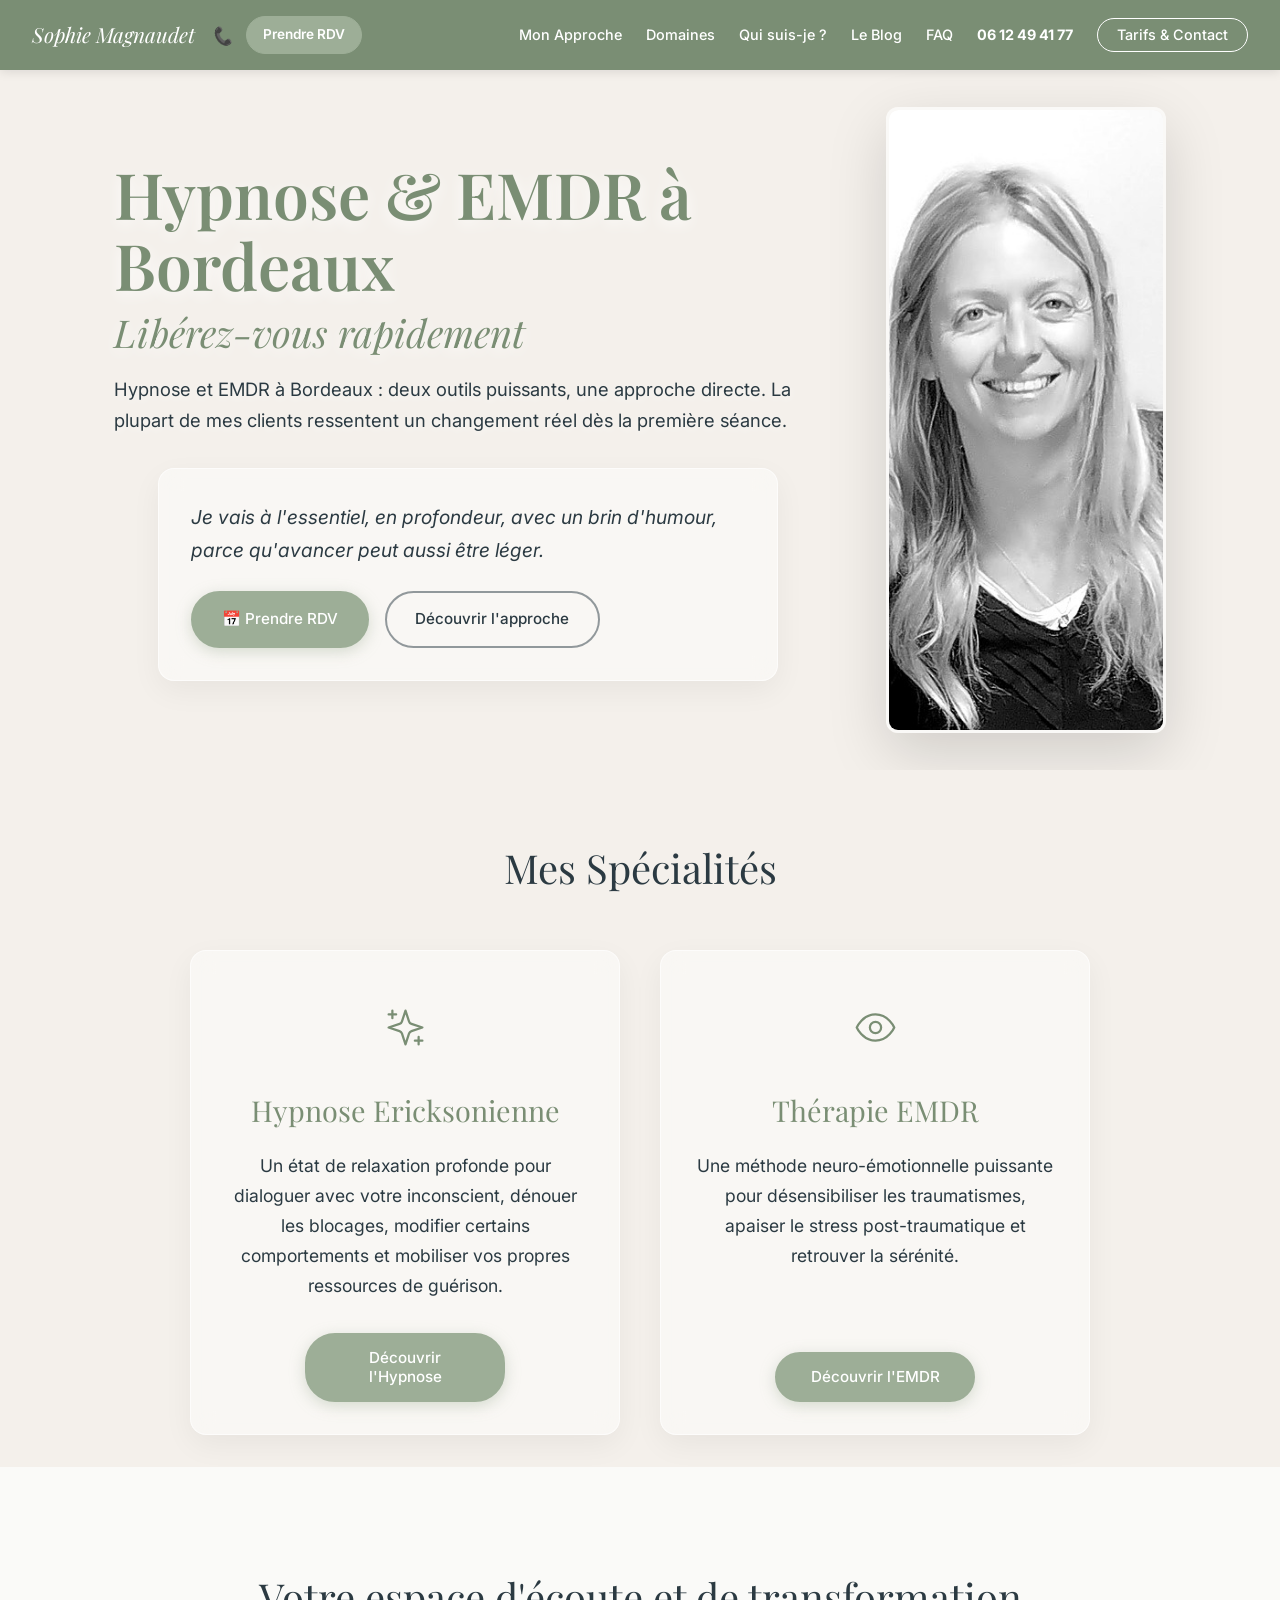
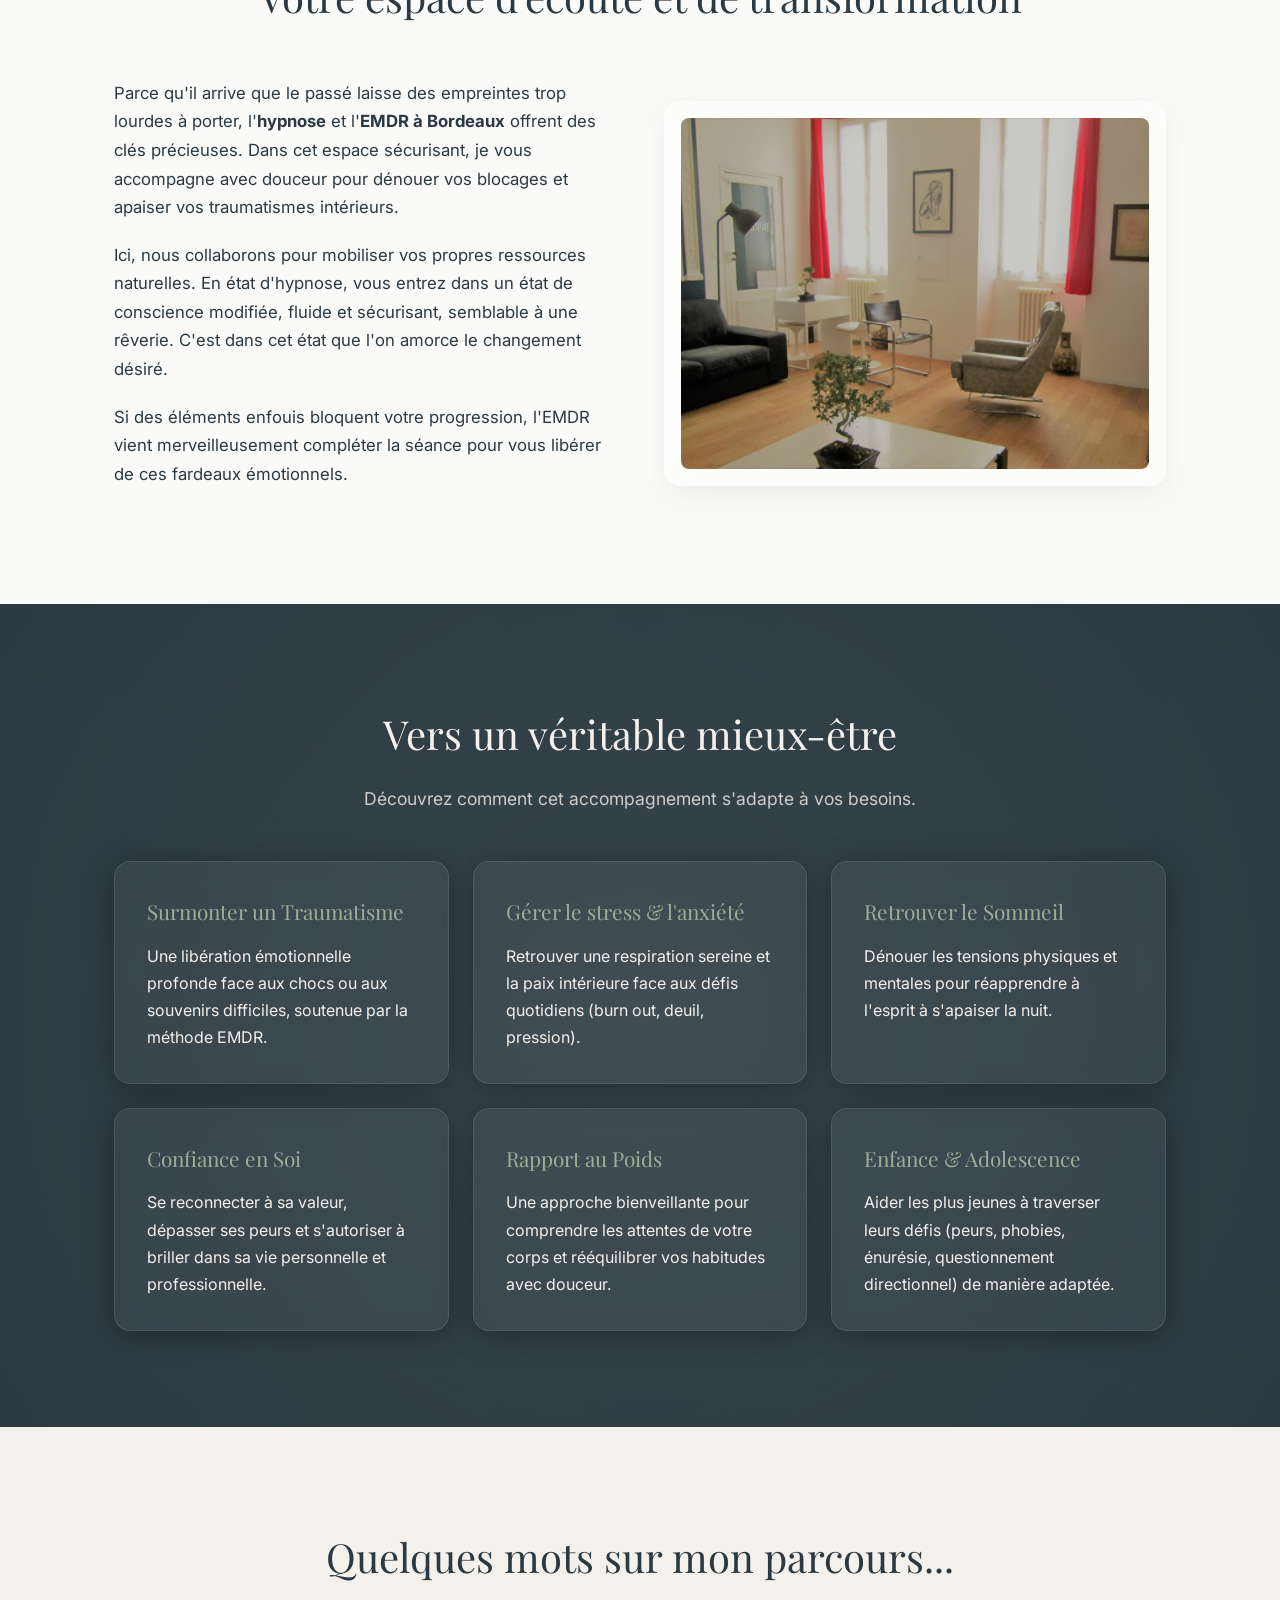
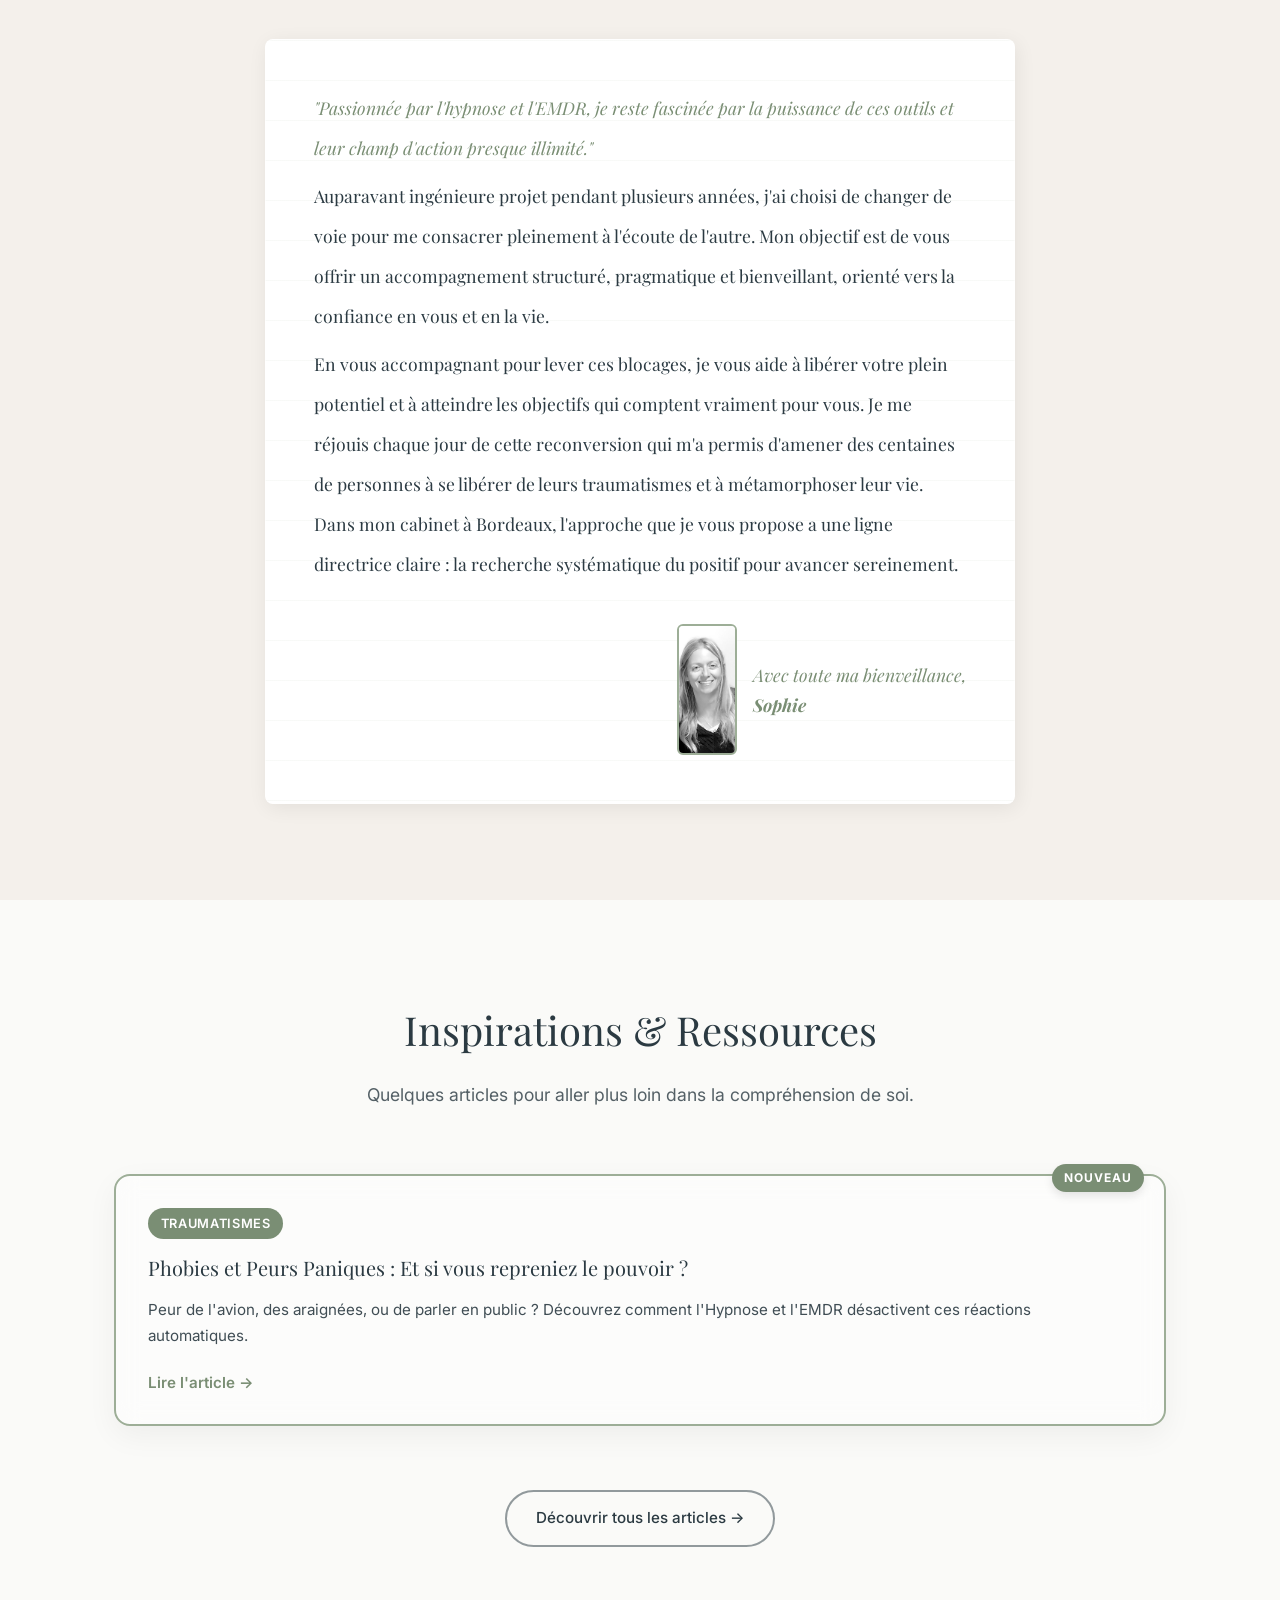
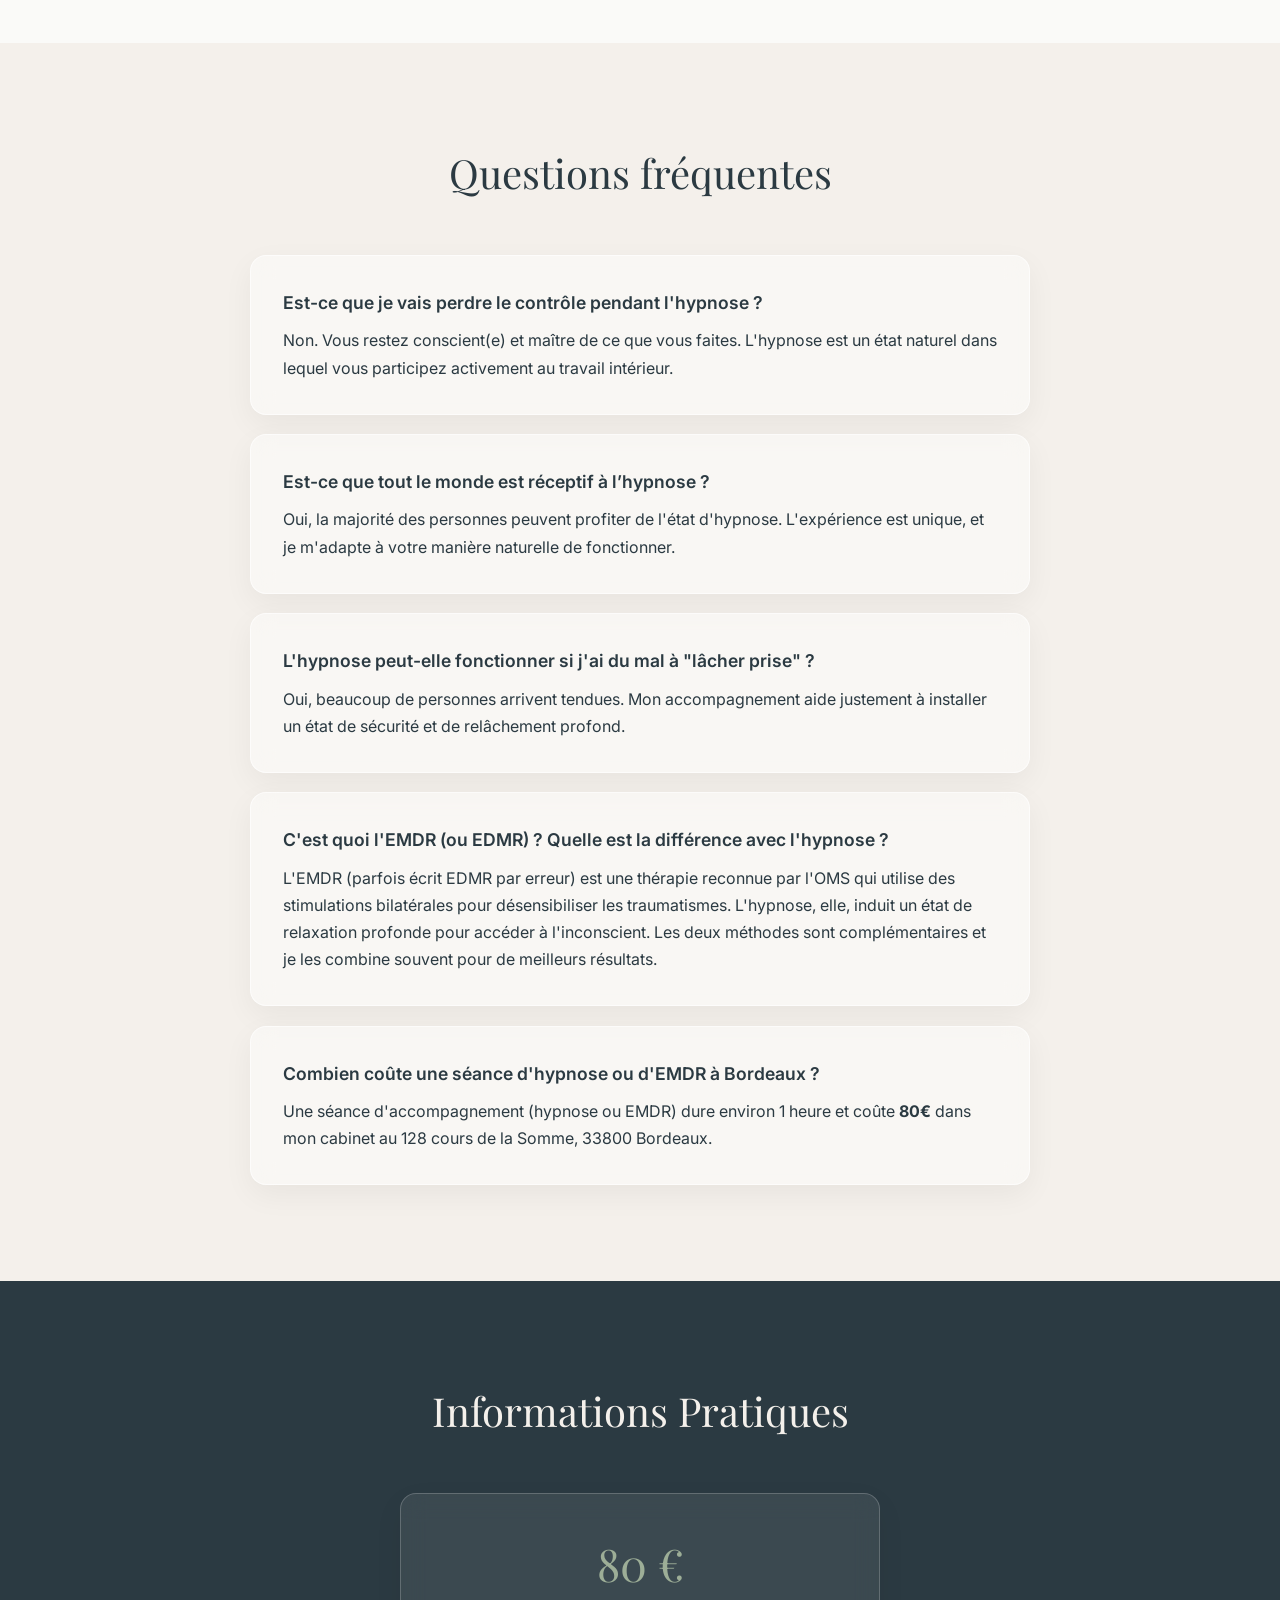
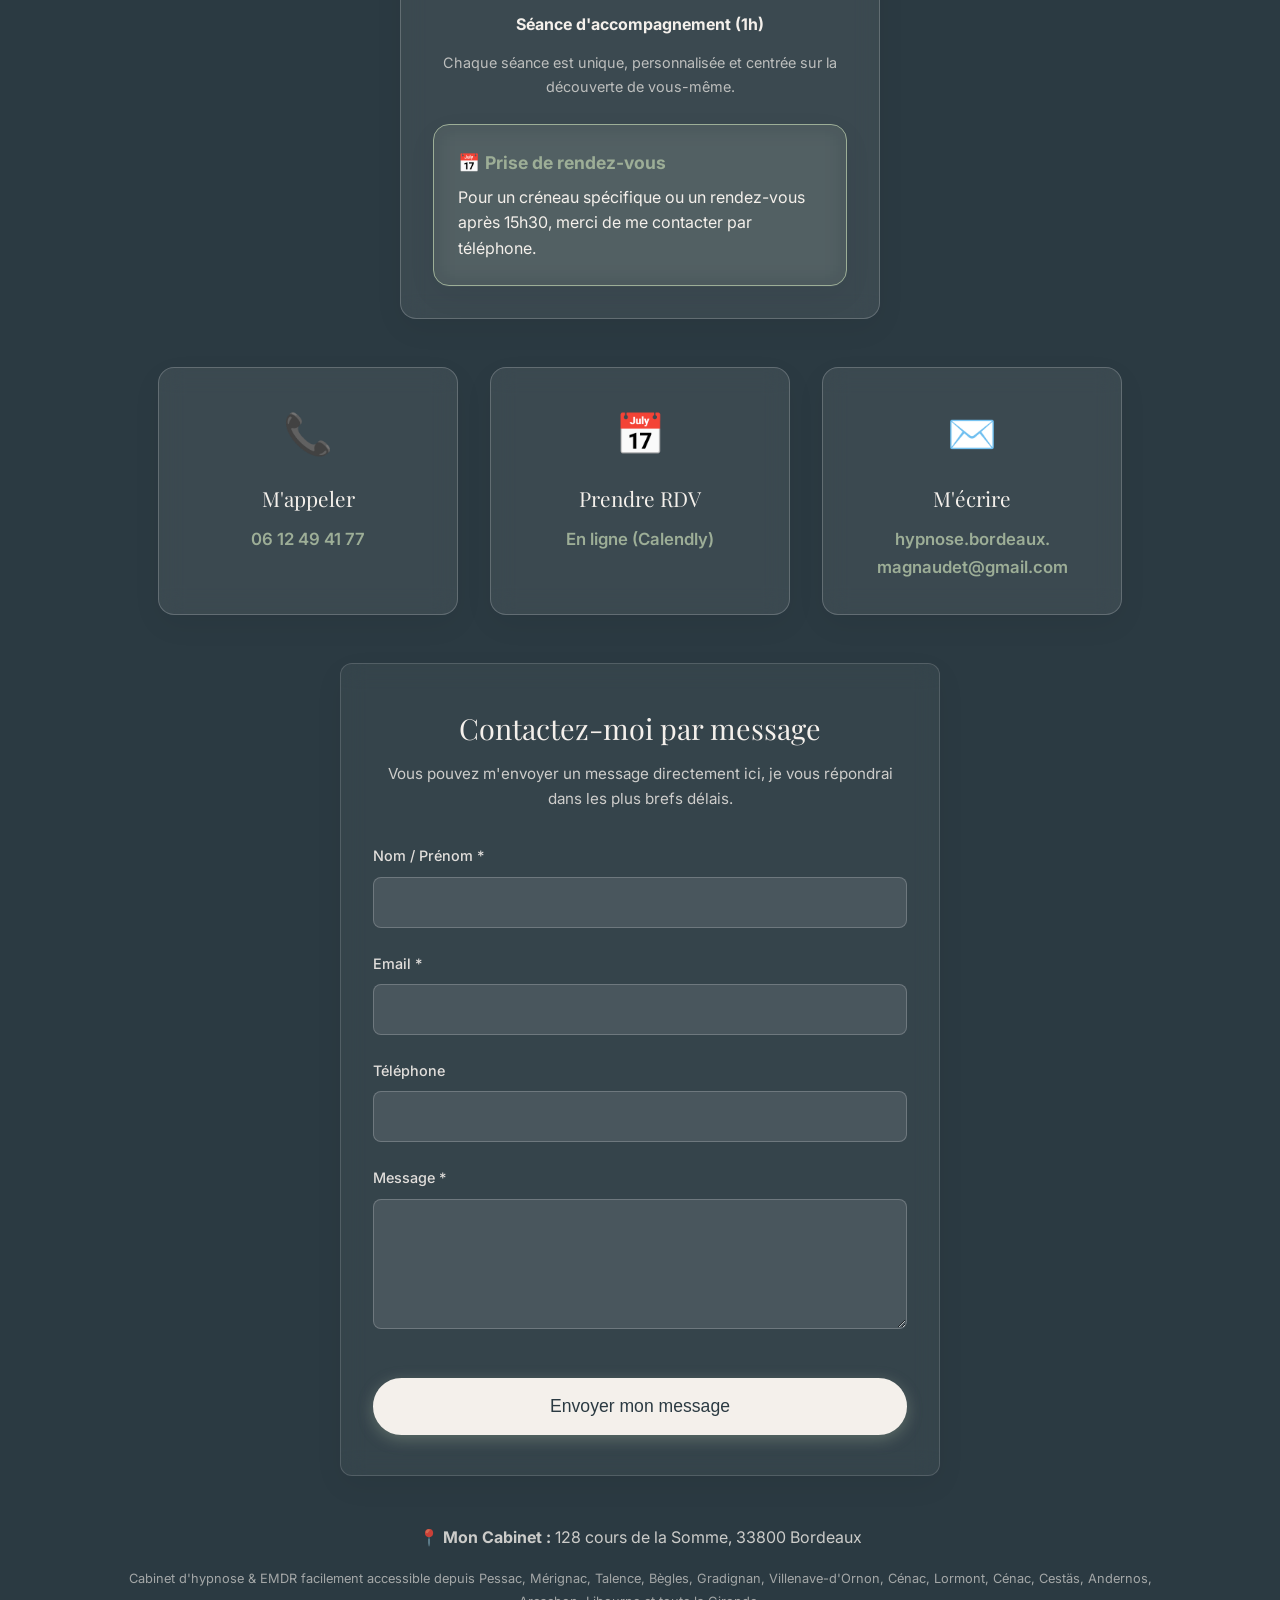
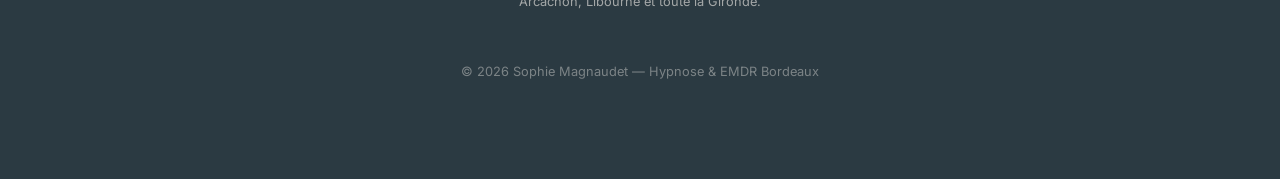
==== index.html @ 17374410 "Add files via upload" ====
<!DOCTYPE html>
<html lang="fr" prefix="og: https://ogp.me/ns#">
<head>
    <meta charset="UTF-8">
    <meta name="viewport" content="width=device-width, initial-scale=1.0">

    <!-- ✅ SEO : Robots -->
    <meta name="robots" content="index, follow, max-snippet:-1, max-image-preview:large, max-video-preview:-1">

    <!-- ✅ SEO : Title & Meta Description enrichis -->
    <title>Hypnose &amp; EMDR Bordeaux | Sophie Magnaudet — Hypnothérapeute Cours de la Somme</title>
    <meta name="description" content="Libérez-vous rapidement de vos blocages avec Sophie Magnaudet, hypnothérapeute certifiée à Bordeaux. Spécialiste Hypnose & EMDR pour un changement réel dès la première séance. Cabinet 128 cours de la Somme. Réservez au 06 12 49 41 77.">
    <meta name="keywords" content="hypnose bordeaux, EMDR bordeaux, EDMR bordeaux, hypnothérapeute bordeaux, thérapie EMDR bordeaux, hypnose ericksonienne bordeaux, traumatisme bordeaux, stress anxieté bordeaux, Sophie Magnaudet, hypnose cours de la somme, EMDR 33800">

    <meta name="author" content="Sophie Magnaudet">

    <!-- ✅ GEO : Balises géographiques pour les moteurs de recherche locaux -->
    <meta name="geo.region" content="FR-33">
    <meta name="geo.placename" content="Bordeaux">
    <meta name="geo.position" content="44.8318;-0.5758">
    <meta name="ICBM" content="44.8318, -0.5758">

    <!-- ✅ SEO : Canonical URL -->
    <link rel="canonical" href="https://www.hypnose-emdr-bordeaux.com/">

    <!-- ✅ SEO : Open Graph (partage réseaux sociaux / WhatsApp) -->
    <meta property="og:type" content="website">
    <meta property="og:locale" content="fr_FR">
    <meta property="og:title" content="Hypnose &amp; EMDR à Bordeaux | Sophie Magnaudet — Hypnothérapeute">
    <meta property="og:description" content="Libérez-vous rapidement de vos blocages avec Sophie Magnaudet, hypnothérapeute certifiée à Bordeaux. Spécialiste Hypnose & EMDR pour un changement réel dès la première séance.">
    <meta property="og:url" content="https://www.hypnose-emdr-bordeaux.com/">
    <meta property="og:image" content="https://www.hypnose-emdr-bordeaux.com/image/sophie-identite.jpg">
    <meta property="og:image:alt" content="Sophie Magnaudet, hypnothérapeute EMDR à Bordeaux">
    <meta property="og:site_name" content="Hypnose &amp; EMDR Bordeaux — Sophie Magnaudet">

    <!-- ✅ SEO : Twitter / X Cards -->
    <meta name="twitter:card" content="summary_large_image">
    <meta name="twitter:title" content="Hypnose &amp; EMDR à Bordeaux | Sophie Magnaudet">
    <meta name="twitter:description" content="Libérez-vous rapidement de vos blocages avec Sophie Magnaudet, hypnothérapeute certifiée à Bordeaux. Spécialiste Hypnose & EMDR pour un changement réel dès la première séance.">
    <meta name="twitter:image" content="https://www.hypnose-emdr-bordeaux.com/image/sophie-identite.jpg">

    <!-- ✅ Calendly : Styles pour le module de réservation -->
    <link href="https://assets.calendly.com/assets/external/widget.css" rel="stylesheet">

    <!-- ✅ SEO : Données structurées JSON-LD — LocalBusiness + Person + FAQPage -->
    <script type="application/ld+json">
    {
        "@context": "https://schema.org",
        "@graph": [
            {
                "@type": ["HealthAndBeautyBusiness", "MedicalBusiness"],
                "@id": "https://www.hypnose-emdr-bordeaux.com/#business",
                "name": "Hypnose &amp; EMDR Bordeaux — Sophie Magnaudet",
                "alternateName": ["Hypnose Bordeaux", "EMDR Bordeaux", "EDMR Bordeaux", "Cabinet d'hypnothérapie Bordeaux"],
                "description": "Cabinet d'hypnothérapie et de thérapie EMDR à Bordeaux. Accompagnement des traumatismes, stress, anxiété, confiance en soi, sommeil. Sophie Magnaudet, hypnothérapeute certifiée.",
                "url": "https://www.hypnose-emdr-bordeaux.com/",
                "telephone": "+33612494177",
                "email": "hypnose.bordeaux.magnaudet@gmail.com",
                "priceRange": "80€",
                "image": "https://www.hypnose-emdr-bordeaux.com/image/sophie-identite.jpg",
                "address": {
                    "@type": "PostalAddress",
                    "streetAddress": "128 cours de la Somme",
                    "addressLocality": "Bordeaux",
                    "postalCode": "33800",
                    "addressCountry": "FR"
                },
                "geo": {
                    "@type": "GeoCoordinates",
                    "latitude": "44.8318",
                    "longitude": "-0.5758"
                },
                "openingHoursSpecification": [
                    {
                        "@type": "OpeningHoursSpecification",
                        "dayOfWeek": ["Monday","Tuesday","Wednesday","Thursday","Friday"],
                        "opens": "09:00",
                        "closes": "19:00"
                    }
                ],
                "hasOfferCatalog": {
                    "@type": "OfferCatalog",
                    "name": "Séances d'accompagnement — Hypnose &amp; EMDR Bordeaux",
                    "itemListElement": [
                        {
                            "@type": "Offer",
                            "itemOffered": {
                                "@type": "Service",
                                "name": "Séance Hypnose Ericksonienne Bordeaux",
                                "description": "Séance d'hypnothérapie individuelle d'une heure à Bordeaux. Traumatismes, blocages, confiance en soi, comportements."
                            },
                            "price": "80",
                            "priceCurrency": "EUR"
                        },
                        {
                            "@type": "Offer",
                            "itemOffered": {
                                "@type": "Service",
                                "name": "Séance EMDR Bordeaux",
                                "description": "Thérapie EMDR (Eye Movement Desensitization and Reprocessing) pour le traitement des traumatismes à Bordeaux. Reconnue par l'OMS."
                            },
                            "price": "80",
                            "priceCurrency": "EUR"
                        }
                    ]
                },
                "sameAs": [
                    "https://www.hypnose-emdr-bordeaux.com/"
                ]
            },
            {
                "@type": "Person",
                "@id": "https://www.hypnose-emdr-bordeaux.com/#person",
                "name": "Sophie Magnaudet",
                "jobTitle": "Hypnothérapeute et thérapeute EMDR certifiée",
                "description": "Hypnothérapeute certifiée à Bordeaux, spécialiste de l'hypnose ericksonienne et de la thérapie EMDR. Ancienne ingénieure projet reconvertie dans l'accompagnement thérapeutique.",
                "url": "https://www.hypnose-emdr-bordeaux.com/",
                "email": "hypnose.bordeaux.magnaudet@gmail.com",
                "telephone": "+33612494177",
                "worksFor": {"@id": "https://www.hypnose-emdr-bordeaux.com/#business"},
                "address": {
                    "@type": "PostalAddress",
                    "streetAddress": "128 cours de la Somme",
                    "addressLocality": "Bordeaux",
                    "postalCode": "33800",
                    "addressCountry": "FR"
                }
            },
            {
                "@type": "FAQPage",
                "@id": "https://www.hypnose-emdr-bordeaux.com/#faq",
                "mainEntity": [
                    {
                        "@type": "Question",
                        "name": "Est-ce que je vais perdre le contrôle pendant l'hypnose ?",
                        "acceptedAnswer": {
                            "@type": "Answer",
                            "text": "Non. Vous restez conscient(e) et maître de ce que vous faites. L'hypnose est un état naturel dans lequel vous participez activement au travail intérieur."
                        }
                    },
                    {
                        "@type": "Question",
                        "name": "Qu'est-ce que l'EMDR (ou EDMR) ?",
                        "acceptedAnswer": {
                            "@type": "Answer",
                            "text": "L'EMDR (Eye Movement Desensitization and Reprocessing), parfois écrit EDMR par erreur, est une thérapie reconnue par l'OMS pour traiter les traumatismes et les blocages émotionnels grâce à des stimulations bilatérales. À Bordeaux, Sophie Magnaudet est spécialiste EMDR."
                        }
                    },
                    {
                        "@type": "Question",
                        "name": "Combien coûte une séance d'hypnose ou d'EMDR à Bordeaux ?",
                        "acceptedAnswer": {
                            "@type": "Answer",
                            "text": "Une séance d'accompagnement (hypnose ou EMDR) dure environ 1 heure et coûte 80€ au cabinet de Sophie Magnaudet, 128 cours de la Somme, Bordeaux (33800)."
                        }
                    },
                    {
                        "@type": "Question",
                        "name": "L'hypnose peut-elle fonctionner si j'ai du mal à lâcher prise ?",
                        "acceptedAnswer": {
                            "@type": "Answer",
                            "text": "Oui, beaucoup de personnes arrivent tendues. L'accompagnement de Sophie Magnaudet aide justement à installer un état de sécurité et de relâchement profond avant chaque séance."
                        }
                    },
                    {
                        "@type": "Question",
                        "name": "Où se trouve le cabinet d'hypnothérapie et EMDR de Sophie Magnaudet à Bordeaux ?",
                        "acceptedAnswer": {
                            "@type": "Answer",
                            "text": "Le cabinet est situé au 128 cours de la Somme, 33800 Bordeaux. Facilement accessible en transport en commun et parking à proximité."
                        }
                    }
                ]
            }
        ]
    }
    </script>

    <!-- Polices Google — chargement asynchrone (non-bloquant) -->
    <link rel="preconnect" href="https://fonts.googleapis.com">
    <link rel="preconnect" href="https://fonts.gstatic.com" crossorigin>
    <link href="https://fonts.googleapis.com/css2?family=Inter:wght@400;500&family=Playfair+Display:ital,wght@0,400;0,600;1,400&display=swap"
          rel="stylesheet" media="print" onload="this.media='all'">
    <noscript><link href="https://fonts.googleapis.com/css2?family=Inter:wght@400;500&family=Playfair+Display:ital,wght@0,400;0,600;1,400&display=swap" rel="stylesheet"></noscript>
    <!-- Préchargement image hero (réduit les 4-5s de latence) -->
    <link rel="preconnect" href="https://images.unsplash.com">
    <link rel="preload" as="image"
          href="https://images.unsplash.com/photo-1441974231531-c6227db76b6e?q=60&w=1280&auto=format&fit=crop"
          fetchpriority="high">

    <link rel="stylesheet" href="./styles.css">
</head>
<body>

    <!-- NAVIGATION avec menu hamburger mobile -->
    <nav class="navbar" role="navigation" aria-label="Navigation principale">
        <div class="nav-brand">
            Sophie Magnaudet
            <div class="nav-contact-group">
                <a href="tel:0612494177" class="nav-mobile-tel" aria-label="Appeler">📞</a>
                <a href="#tarifs" class="nav-rdv-btn">Prendre RDV</a>
            </div>
        </div>

        <!-- Bouton Contact rapide mobile -->
        <a href="#tarifs" class="nav-mobile-contact">Contact</a>

        <!-- Bouton hamburger (mobile uniquement) -->
        <button class="hamburger" id="hamburger-btn" aria-label="Ouvrir le menu" aria-expanded="false">
            <span></span><span></span><span></span>
        </button>

        <ul class="nav-links" id="nav-menu">
            <li><a href="#approche">Mon Approche</a></li>
            <li><a href="#domaines">Domaines</a></li>
            <li><a href="#qui-suis-je">Qui suis-je ?</a></li>
            <li><a href="#blog">Le Blog</a></li>
            <li><a href="#faq">FAQ</a></li>
            <li><a href="tel:0612494177" class="nav-tel">06 12 49 41 77</a></li>
            <li><a href="#tarifs" class="nav-btn">Tarifs & Contact</a></li>
        </ul>
    </nav>

    <!-- 1. HERO SECTION -->
    <header class="hero-section">
        <div class="hero-overlay"></div>
        <div class="hero-content hero-content-split">
            <div class="hero-text">
                <!-- ✅ SEO : H1 enrichi avec mots-clés géographiques -->
                <h1 class="hero-title">
                    <span class="hero-main-keyword">Hypnose &amp; EMDR à Bordeaux</span>
                    <span class="highlight">Libérez-vous rapidement</span>
                </h1>
                <p class="hero-subtitle">
                    Hypnose et EMDR à Bordeaux : deux outils puissants, une approche directe. La plupart de mes clients ressentent un changement réel dès la première séance.
                </p>
                <div class="glass-card">
                    <p class="glass-text">
                        Je vais à l'essentiel, en profondeur, avec un brin d'humour, parce qu'avancer peut aussi être léger.
                    </p>
                    <div class="cta-container">
                        <a href="#tarifs" class="btn btn-primary" id="cta-rdv">📅 Prendre RDV</a>
                        <a href="#approche" class="btn btn-outline" id="cta-approche">Découvrir l'approche</a>
                    </div>
                </div>
            </div>
            <div class="hero-photo-wrapper">
                <img src="[data-uri]"
                     alt="Sophie Magnaudet, hypnothérapeute et thérapeute EMDR à Bordeaux"
                     class="hero-photo"
                     width="380" height="480"
                     loading="eager"
                     fetchpriority="high">
            </div>
        </div>
    </header>

    <!-- 1.5. EXPERTISES -->
    <section id="expertises" class="section expertises-section" aria-label="Mes spécialités">
        <div class="container text-center">
            <h2 class="section-title">Mes Spécialités</h2>
            <div class="expertise-grid">
                <div class="expertise-card glass-card">
                    <span class="expertise-icon" aria-hidden="true" style="color: var(--color-primary-dark); display: inline-block; margin-bottom: 0.5rem;">
                        <svg xmlns="http://www.w3.org/2000/svg" width="45" height="45" viewBox="0 0 24 24" fill="none" stroke="currentColor" stroke-width="1.2" stroke-linecap="round" stroke-linejoin="round">
                            <path d="M12 3l1.912 5.813a2 2 0 0 0 1.275 1.275L21 12l-5.813 1.912a2 2 0 0 0-1.275 1.275L12 21l-1.912-5.813a2 2 0 0 0-1.275-1.275L3 12l5.813-1.912a2 2 0 0 0 1.275-1.275L12 3Z"/>
                            <path d="M5 3v4"/><path d="M19 17v4"/><path d="M3 5h4"/><path d="M17 19h4"/>
                        </svg>
                    </span>
                    <h3>Hypnose Ericksonienne</h3>
                    <p>Un état de relaxation profonde pour dialoguer avec votre inconscient, dénouer les blocages, modifier certains comportements et mobiliser vos propres ressources de guérison.</p>
                    <div class="inline-article" id="exp-hypnose" style="display:none">
                        <div class="inline-article-body">
                            <h4>L'Hypnose Ericksonienne</h4>
                            <p>L'hypnose Ericksonienne est une approche douce, respectueuse et profondément bienveillante. Contrairement aux idées reçues, vous ne perdez jamais le contrôle. Au contraire, c'est un état de conscience amplifié — qui vous permet de vous reconnecter à vous-même en toute conscience.</p>
                            <p>Mon rôle est de vous guider en toute sécurité vers cet état de relaxation profonde. Votre inconscient devient plus réceptif et créatif. Nous collaborons ensemble pour dénouer vos blocages, apaiser vos peurs et mobiliser vos propres ressources de guérison, respectueusement.</p>
                            <p>L'hypnose s'adapte à votre personnalité : que vous ayez besoin de modifier un comportement, de retrouver confiance en vous, ou de traverser une période difficile, chaque séance est unique.</p>
                        </div>
                        <button class="btn btn-secondary" onclick="toggleInline('exp-hypnose', this)" style="margin-top:1rem;">Refermer ↑</button>
                    </div>
                    <button onclick="toggleInline('exp-hypnose', this)" class="btn btn-primary expertise-btn" style="cursor: pointer; font-family: inherit;">Découvrir l'Hypnose</button>
                </div>
                <div class="expertise-card glass-card">
                    <span class="expertise-icon" aria-hidden="true" style="color: var(--color-primary-dark); display: inline-block; margin-bottom: 0.5rem;">
                        <svg xmlns="http://www.w3.org/2000/svg" width="45" height="45" viewBox="0 0 24 24" fill="none" stroke="currentColor" stroke-width="1.2" stroke-linecap="round" stroke-linejoin="round">
                            <path d="M2 12s3-7 10-7 10 7 10 7-3 7-10 7-10-7-10-7Z"/>
                            <circle cx="12" cy="12" r="3"/>
                        </svg>
                    </span>
                    <h3>Thérapie EMDR</h3>
                    <p>Une méthode neuro-émotionnelle puissante pour désensibiliser les traumatismes, apaiser le stress post-traumatique et retrouver la sérénité.</p>
                    <div class="inline-article" id="exp-emdr" style="display:none">
                        <div class="inline-article-body">
                            <h4>L'EMDR : Libérez-vous de vos charges émotionnelles</h4>
                            <p>L'EMDR (Eye Movement Desensitization and Reprocessing) est une méthode thérapeutique reconnue par l'OMS pour traiter les traumatismes, des chocs les plus légers aux blessures les plus profondes.</p>
                            <p>Parfois, notre cerveau n'arrive pas à "digérer" un événement difficile. Le souvenir reste bloqué et continue de générer de l'angoisse. Grâce à la stimulation bilatérale rythmique, l'EMDR permet de relancer le processus naturel de guérison.</p>
                            <p>Mon accompagnement en EMDR se fait dans un grand respect de votre rythme. L'événement passé ne s'efface pas de votre mémoire, mais il perd totalement sa charge émotionnelle.</p>
                        </div>
                        <button class="btn btn-secondary" onclick="toggleInline('exp-emdr', this)" style="margin-top:1rem;">Refermer ↑</button>
                    </div>
                    <button onclick="toggleInline('exp-emdr', this)" class="btn btn-primary expertise-btn" style="cursor: pointer; font-family: inherit;">Découvrir l'EMDR</button>
                </div>
            </div>
        </div>
    </section>

    <!-- 2. MON APPROCHE -->
    <section id="approche" class="section bg-light" aria-label="Mon approche thérapeutique">
        <div class="container">
            <h2 class="section-title">Votre espace d'écoute et de transformation</h2>
            <div class="grid-2">
                <div class="approach-text">
                    <p>Parce qu'il arrive que le passé laisse des empreintes trop lourdes à porter, l'<strong>hypnose</strong> et l'<strong>EMDR à Bordeaux</strong> offrent des clés précieuses. Dans cet espace sécurisant, je vous accompagne avec douceur pour dénouer vos blocages et apaiser vos traumatismes intérieurs.</p>
                    <p>Ici, nous collaborons pour mobiliser vos propres ressources naturelles. En état d'hypnose, vous entrez dans un état de conscience modifiée, fluide et sécurisant, semblable à une rêverie. C'est dans cet état que l'on amorce le changement désiré.</p>
                    <p>Si des éléments enfouis bloquent votre progression, l'EMDR vient merveilleusement compléter la séance pour vous libérer de ces fardeaux émotionnels.</p>
                </div>
                <div class="approach-image glass-card" style="padding: 1rem;">
                    <!-- ✅ Mobile : width/height pour éviter layout shift (CLS) -->
                    <img src="[data-uri]"
                         alt="Cabinet d'hypnose et EMDR au 128 cours de la Somme à Bordeaux"
                         width="600" height="450"
                         style="width: 100%; height: auto; border-radius: 8px;"
                         loading="lazy">
                </div>
            </div>
        </div>
    </section>

    <!-- 3. DOMAINES D'APPLICATION -->
    <section id="domaines" class="section" aria-label="Domaines d'application de l'hypnose et l'EMDR">
        <div class="container">
            <h2 class="section-title">Vers un véritable mieux-être</h2>
            <p class="section-subtitle">Découvrez comment cet accompagnement s'adapte à vos besoins.</p>

            <div class="card-grid">
                <div class="domain-card glass-card">
                    <h3>Surmonter un Traumatisme</h3>
                    <p>Une libération émotionnelle profonde face aux chocs ou aux souvenirs difficiles, soutenue par la méthode EMDR.</p>
                </div>
                <div class="domain-card glass-card">
                    <h3>Gérer le stress &amp; l'anxiété</h3>
                    <p>Retrouver une respiration sereine et la paix intérieure face aux défis quotidiens (burn out, deuil, pression).</p>
                </div>
                <div class="domain-card glass-card">
                    <h3>Retrouver le Sommeil</h3>
                    <p>Dénouer les tensions physiques et mentales pour réapprendre à l'esprit à s'apaiser la nuit.</p>
                </div>
                <div class="domain-card glass-card">
                    <h3>Confiance en Soi</h3>
                    <p>Se reconnecter à sa valeur, dépasser ses peurs et s'autoriser à briller dans sa vie personnelle et professionnelle.</p>
                </div>
                <div class="domain-card glass-card">
                    <h3>Rapport au Poids</h3>
                    <p>Une approche bienveillante pour comprendre les attentes de votre corps et rééquilibrer vos habitudes avec douceur.</p>
                </div>
                <div class="domain-card glass-card">
                    <h3>Enfance &amp; Adolescence</h3>
                    <p>Aider les plus jeunes à traverser leurs défis (peurs, phobies, énurésie, questionnement directionnel) de manière adaptée.</p>
                </div>
            </div>
        </div>
    </section>

    <!-- 4. QUI SUIS-JE ? -->
    <section id="qui-suis-je" class="section" aria-label="Présentation de Sophie Magnaudet">
        <div class="container">
            <h2 class="section-title">Quelques mots sur mon parcours...</h2>

            <div class="diary-card glass-card">
                <p class="diary-text italic-text">
                    "Passionnée par l'hypnose et l'EMDR, je reste fascinée par la puissance de ces outils et leur champ d'action presque illimité."
                </p>
                <p class="diary-text">
                    Auparavant ingénieure projet pendant plusieurs années, j'ai choisi de changer de voie pour me consacrer pleinement à l'écoute de l'autre. Mon objectif est de vous offrir un accompagnement structuré, pragmatique et bienveillant, orienté vers la confiance en vous et en la vie.
                </p>
                <p class="diary-text">
                    En vous accompagnant pour lever ces blocages, je vous aide à libérer votre plein potentiel et à atteindre les objectifs qui comptent vraiment pour vous. Je me réjouis chaque jour de cette reconversion qui m'a permis d'amener des centaines de personnes à se libérer de leurs traumatismes et à métamorphoser leur vie. Dans mon cabinet à Bordeaux, l'approche que je vous propose a une ligne directrice claire : la recherche systématique du positif pour avancer sereinement.
                </p>
                <div class="diary-signature">
                    <img src="[data-uri]"
                         alt="Sophie Magnaudet, hypnothérapeute et thérapeute EMDR à Bordeaux"
                         width="60"
                         loading="lazy">
                    <div>
                        Avec toute ma bienveillance,<br>
                        <strong>Sophie</strong>
                    </div>
                </div>
            </div>
        </div>
    </section>

    <!-- 5. LE BLOG INSPIRATION -->
    <section id="blog" class="section bg-light" aria-label="Blog et inspirations">
        <div class="container">
            <h2 class="section-title">Inspirations &amp; Ressources</h2>
            <p class="section-subtitle">Quelques articles pour aller plus loin dans la compréhension de soi.</p>

            <div class="blog-grid" id="main-blog-container">

                <!-- Article 6 (Nouveau: Phobies) -->
                <article class="blog-card glass-card is-new">
                    <div class="new-badge">Nouveau</div>
                    <span class="blog-tag" style="background-color: var(--color-primary-dark);">Traumatismes</span>
                    <h3>Phobies et Peurs Paniques : Et si vous repreniez le pouvoir ?</h3>
                    <p>Peur de l'avion, des araignées, ou de parler en public ? Découvrez comment l'Hypnose et l'EMDR désactivent ces réactions automatiques.</p>
                    <div class="inline-article" id="art-6" style="display:none">
                        <div class="inline-article-body">
                            <p>Une phobie, c'est comme une alarme incendie qui se déclenche alors qu'il n'y a pas de feu. Votre cerveau "beugue" et envoie un signal de survie face à une situation qui n'est pas réellement dangereuse.</p>
                            <h4>Pourquoi ça ne part pas tout seul ?</h4>
                            <p>Parce que la phobie est logée dans votre cerveau émotionnel (limbique). Vous avez beau vous dire rationnellement que "l'avion est le moyen de transport le plus sûr", votre corps, lui, hurle le contraire.</p>
                            <h4>L'Hypnose et l'EMDR : Le duo gagnant</h4>
                            <p><strong>1. L'EMDR pour désensibiliser le souvenir source</strong><br>Souvent, une phobie est liée à un évènement passé mal "digéré". L'EMDR permet de retraiter cette information pour que le cerveau comprenne que le danger est terminé.</p>
                            <p><strong>2. L'Hypnose pour reprogrammer la réaction</strong><br>En état d'hypnose, nous apprenons à votre inconscient à rester calme et en sécurité dans les situations qui posaient problème.</p>
                            <p>Changer est possible, et souvent bien plus rapide qu'on ne l'imagine.
                            <br><a href="blog.html">Découvrir d'autres articles</a></p>
                        </div>
                        <button class="read-more-btn" onclick="toggleInline('art-6', this)">Refermer ↑</button>
                    </div>
                    <button onclick="toggleInline('art-6', this)" class="read-more-btn">Lire l'article →</button>
                </article>

            </div>

            <div class="text-center" style="margin-top: 3rem;">
                <a href="blog.html" class="btn btn-outline" id="view-all-articles">Découvrir tous les articles →</a>
            </div>
        </div>
    </section>
    <section id="faq" class="section" aria-label="Questions fréquentes sur l'hypnose et l'EMDR à Bordeaux">
        <div class="container">
            <h2 class="section-title">Questions fréquentes</h2>
            <div class="faq-list">
                <div class="faq-item glass-card">
                    <h3 class="faq-q">Est-ce que je vais perdre le contrôle pendant l'hypnose ?</h3>
                    <p>Non. Vous restez conscient(e) et maître de ce que vous faites. L'hypnose est un état naturel dans lequel vous participez activement au travail intérieur.</p>
                </div>
                <div class="faq-item glass-card">
                    <h3 class="faq-q">Est-ce que tout le monde est réceptif à l’hypnose ?</h3>
                    <p>Oui, la majorité des personnes peuvent profiter de l'état d'hypnose. L'expérience est unique, et je m'adapte à votre manière naturelle de fonctionner.</p>
                </div>
                <div class="faq-item glass-card">
                    <h3 class="faq-q">L'hypnose peut-elle fonctionner si j'ai du mal à "lâcher prise" ?</h3>
                    <p>Oui, beaucoup de personnes arrivent tendues. Mon accompagnement aide justement à installer un état de sécurité et de relâchement profond.</p>
                </div>
                <div class="faq-item glass-card">
                    <h3 class="faq-q">C'est quoi l'EMDR (ou EDMR) ? Quelle est la différence avec l'hypnose ?</h3>
                    <p>L'EMDR (parfois écrit EDMR par erreur) est une thérapie reconnue par l'OMS qui utilise des stimulations bilatérales pour désensibiliser les traumatismes. L'hypnose, elle, induit un état de relaxation profonde pour accéder à l'inconscient. Les deux méthodes sont complémentaires et je les combine souvent pour de meilleurs résultats.</p>
                </div>
                <div class="faq-item glass-card">
                    <h3 class="faq-q">Combien coûte une séance d'hypnose ou d'EMDR à Bordeaux ?</h3>
                    <p>Une séance d'accompagnement (hypnose ou EMDR) dure environ 1 heure et coûte <strong>80€</strong> dans mon cabinet au 128 cours de la Somme, 33800 Bordeaux.</p>
                </div>
            </div>
        </div>
    </section>

    <!-- ✅ SEO : <footer> sémantique pour les infos officielles de contact -->
    <footer id="tarifs" class="section footer-section" aria-label="Tarifs et contact">
        <div class="container text-center">
            <h2 class="section-title">Informations Pratiques</h2>

            <div class="tarif-box glass-card">
                <p class="tarif-price">80 €</p>
                <p><strong>Séance d'accompagnement (1h)</strong></p>
                <p class="tarif-note">Chaque séance est unique, personnalisée et centrée sur la découverte de vous-même.</p>
                <div class="reservation-info glass-card" style="margin-top: 1.5rem; padding: 1.5rem; border: 1px solid var(--color-primary); background: rgba(157, 174, 151, 0.1);">
                    <p style="font-size: 1.1rem; color: var(--color-primary); margin-bottom: 0.5rem;">📅 <strong>Prise de rendez-vous</strong></p>
                    <p>Pour un créneau spécifique ou un rendez-vous après 15h30, merci de me contacter par téléphone.</p>
                </div>
            </div>

            <div class="contact-cards" id="rdv">
                <a href="tel:0612494177" class="contact-action-card glass-card" id="contact-tel">
                    <span aria-hidden="true" style="font-size: 2.5rem;">📞</span>
                    <h3>M'appeler</h3>
                    <span class="contact-hl">06 12 49 41 77</span>
                </a>
                <a href="#" onclick="Calendly.initPopupWidget({url: 'https://calendly.com/hypnose-bordeaux-magnaudet'});return false;" class="contact-action-card glass-card" id="contact-booking">
                    <span aria-hidden="true" style="font-size: 2.5rem;">📅</span>
                    <h3>Prendre RDV</h3>
                    <span class="contact-hl">En ligne (Calendly)</span>
                </a>
                <a href="mailto:hypnose.bordeaux.magnaudet@gmail.com" class="contact-action-card glass-card" id="contact-email">
                    <span aria-hidden="true" style="font-size: 2.5rem;">✉️</span>
                    <h3>M'écrire</h3>
                    <span class="contact-hl">hypnose.bordeaux.<br>magnaudet@gmail.com</span>
                </a>
            </div>

            <!-- Formulaire de contact (Web3Forms) -->
            <div class="contact-form-container glass-card" id="contact-form-section">
                <h3>Contactez-moi par message</h3>
                <p class="contact-form-subtitle">Vous pouvez m'envoyer un message directement ici, je vous répondrai dans les plus brefs délais.</p>
                
                <form action="https://api.web3forms.com/submit" method="POST" class="contact-form">
                    <!-- Replace with your Access Key -->
                    <input type="hidden" name="access_key" value="f989f9a8-ebd3-42e8-9dfc-42f42a46b8a8">
                    
                    <!-- Subject (Optional) -->
                    <input type="hidden" name="subject" value="Nouveau message depuis le site Hypnose Bordeaux">
                    
                    <div class="form-group">
                        <label for="name">Nom / Prénom *</label>
                        <input type="text" id="name" name="name" required class="form-input">
                    </div>
                    
                    <div class="form-group">
                        <label for="email">Email *</label>
                        <input type="email" id="email" name="email" required class="form-input">
                    </div>

                    <div class="form-group">
                        <label for="phone">Téléphone</label>
                        <input type="tel" id="phone" name="phone" class="form-input">
                    </div>
                    
                    <div class="form-group">
                        <label for="message">Message *</label>
                        <textarea id="message" name="message" rows="5" required class="form-input"></textarea>
                    </div>
                    
                    <!-- Honeypot Spam Protection -->
                    <input type="checkbox" name="botcheck" class="hidden" style="display: none;">
                    
                    <button type="submit" class="btn btn-primary submit-btn">Envoyer mon message</button>
                </form>
            </div>

            <address class="footer-address">
                <strong>📍 Mon Cabinet :</strong> 128 cours de la Somme, 33800 Bordeaux
            </address>

            <!-- ✅ SEO local : villes desservies (rich text pour Google) -->
            <p class="footer-zones" style="font-size:0.8rem; opacity:0.6; margin-top:1rem; line-height:1.8;">
                Cabinet d'hypnose &amp; EMDR facilement accessible depuis
                <span>Pessac</span>, <span>Mérignac</span>, <span>Talence</span>,
                <span>Bègles</span>, <span>Gradignan</span>, <span>Villenave-d'Ornon</span>,
                <span>Cénac</span>, <span>Lormont</span>, <span>Cénac</span>, <span>Cestäs</span>,
                <span>Andernos</span>, <span>Arcachon</span>, <span>Libourne</span> et toute la <span>Gironde</span>.
            </p>

            <p class="footer-copy">&copy; 2026 Sophie Magnaudet — Hypnose &amp; EMDR Bordeaux</p>
        </div>
    </footer>

    <!-- Scripts -->
    <script src="https://assets.calendly.com/assets/external/widget.js" type="text/javascript" async></script>
    <script>
        // === MENU HAMBURGER ===
        const btn = document.getElementById('hamburger-btn');
        const menu = document.getElementById('nav-menu');
        btn.addEventListener('click', () => {
            const isOpen = menu.classList.toggle('is-open');
            btn.setAttribute('aria-expanded', isOpen);
        });

        // === NAVIGATION (compatible iFrame Wix auto-height) ===
        // Dans Wix, l'iFrame est auto-redimensionnée = pas de scroll interne.
        // On envoie la position Y à la page parent Wix via postMessage.
        document.querySelectorAll('a[href^="#"]').forEach(link => {
            link.addEventListener('click', function(e) {
                const targetId = this.getAttribute('href').substring(1);
                const target = document.getElementById(targetId);
                if (target) {
                    e.preventDefault();
                    menu.classList.remove('is-open');
                    btn.setAttribute('aria-expanded', false);

                    // Calcul de la position Y de la section dans le document
                    const rect = target.getBoundingClientRect();
                    const scrollY = rect.top + (window.pageYOffset || document.documentElement.scrollTop);

                    // Méthode 1 : scroll natif (fonctionne si pas dans iFrame auto-height)
                    target.scrollIntoView({ behavior: 'smooth', block: 'start' });

                    // Méthode 2 : postMessage vers la page Wix parent
                    try { window.parent.postMessage({ scrollTo: scrollY, type: 'scroll' }, '*'); } catch(e){}
                    try { window.parent.postMessage({ intent: 'scroll', y: scrollY }, '*'); } catch(e){}
                }
            });
        });

        // === ARTICLES INLINE ===
        function toggleInline(id, btn) {
            const panel = document.getElementById(id);
            if (!panel) return;
            const isOpen = panel.style.display !== 'none';

            if (isOpen) {
                // Refermer
                panel.style.display = 'none';
                // Retrouver le bouton d'ouverture (frère précédent du panel)
                const openBtn = panel.nextElementSibling;
                if (openBtn) openBtn.style.display = 'inline-flex';
                btn.style.display = 'none';
            } else {
                // Ouvrir
                panel.style.display = 'block';
                // Cacher le bouton d'ouverture
                btn.style.display = 'none';
                // Afficher le bouton "Refermer" à l'intérieur du panel
                const closeBtn = panel.querySelector('button');
                if (closeBtn) closeBtn.style.display = 'inline-flex';
            }
        }
    </script>
</body>
</html>
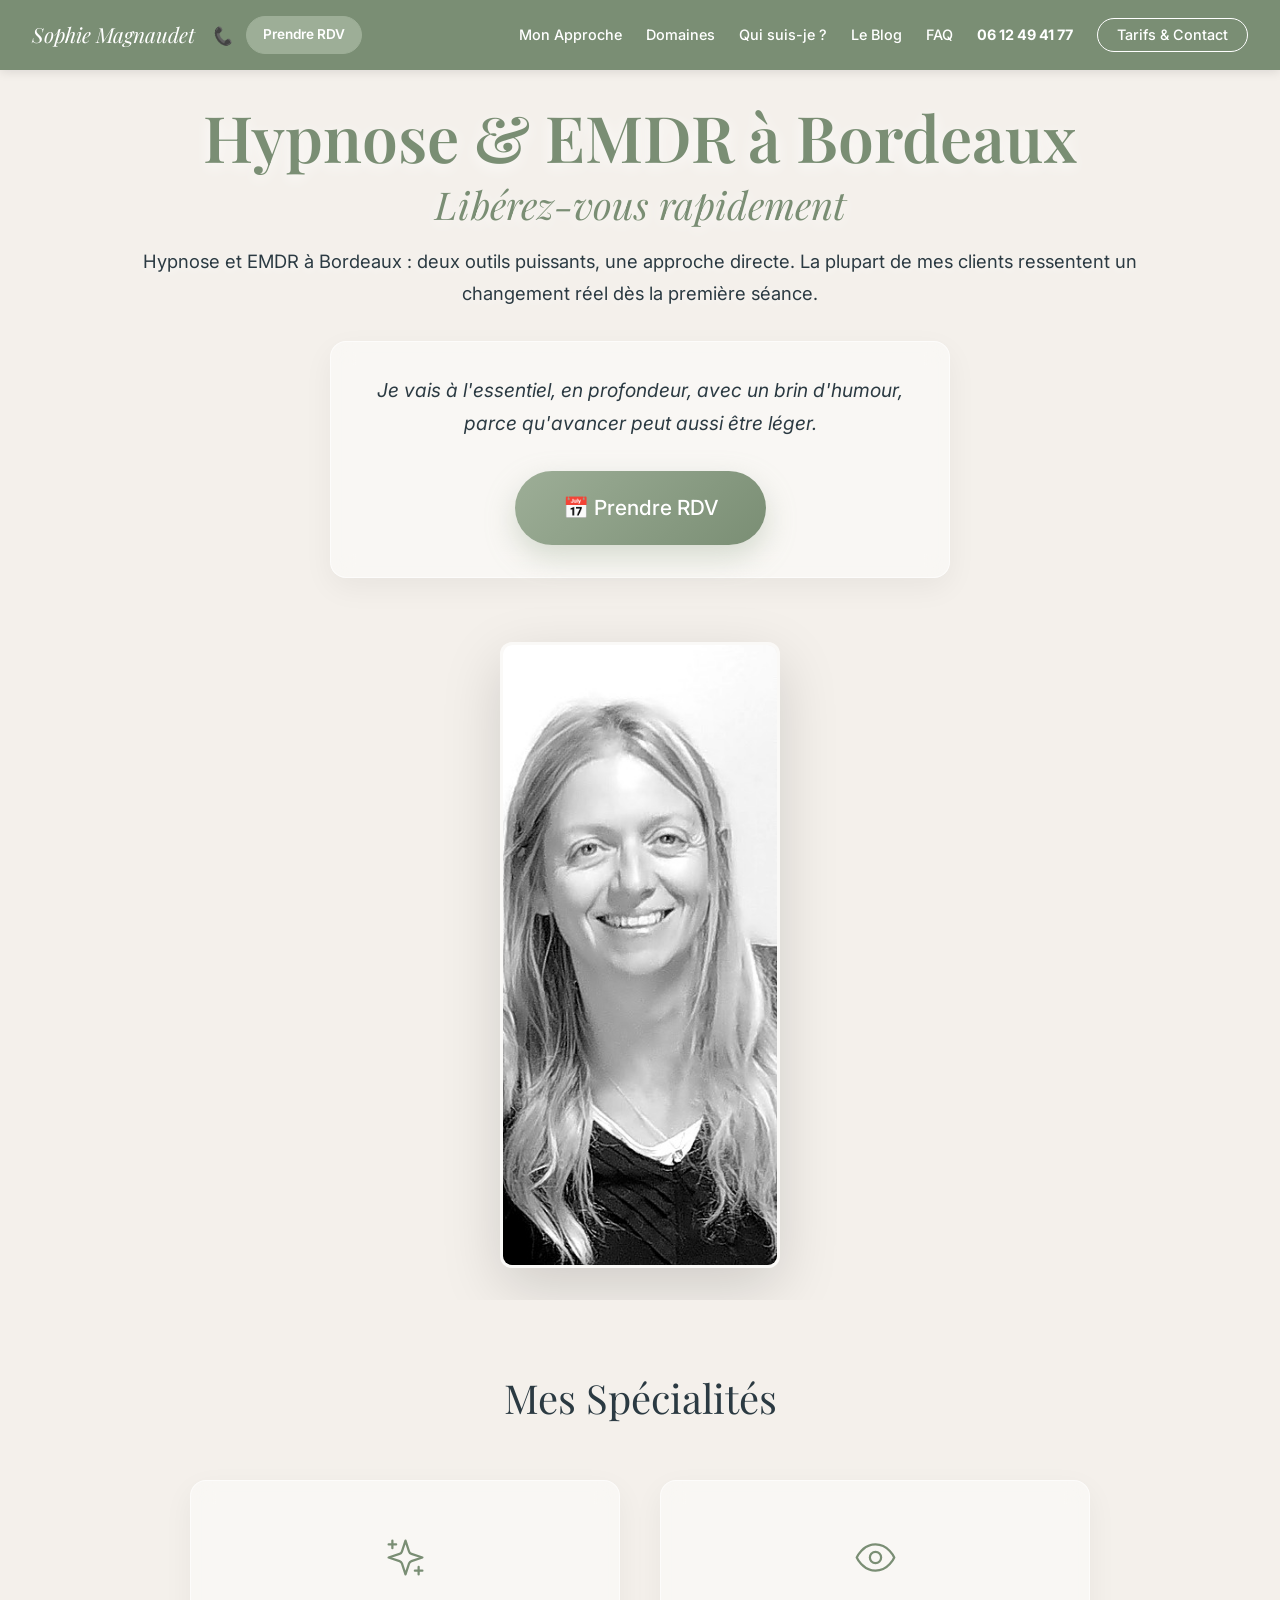
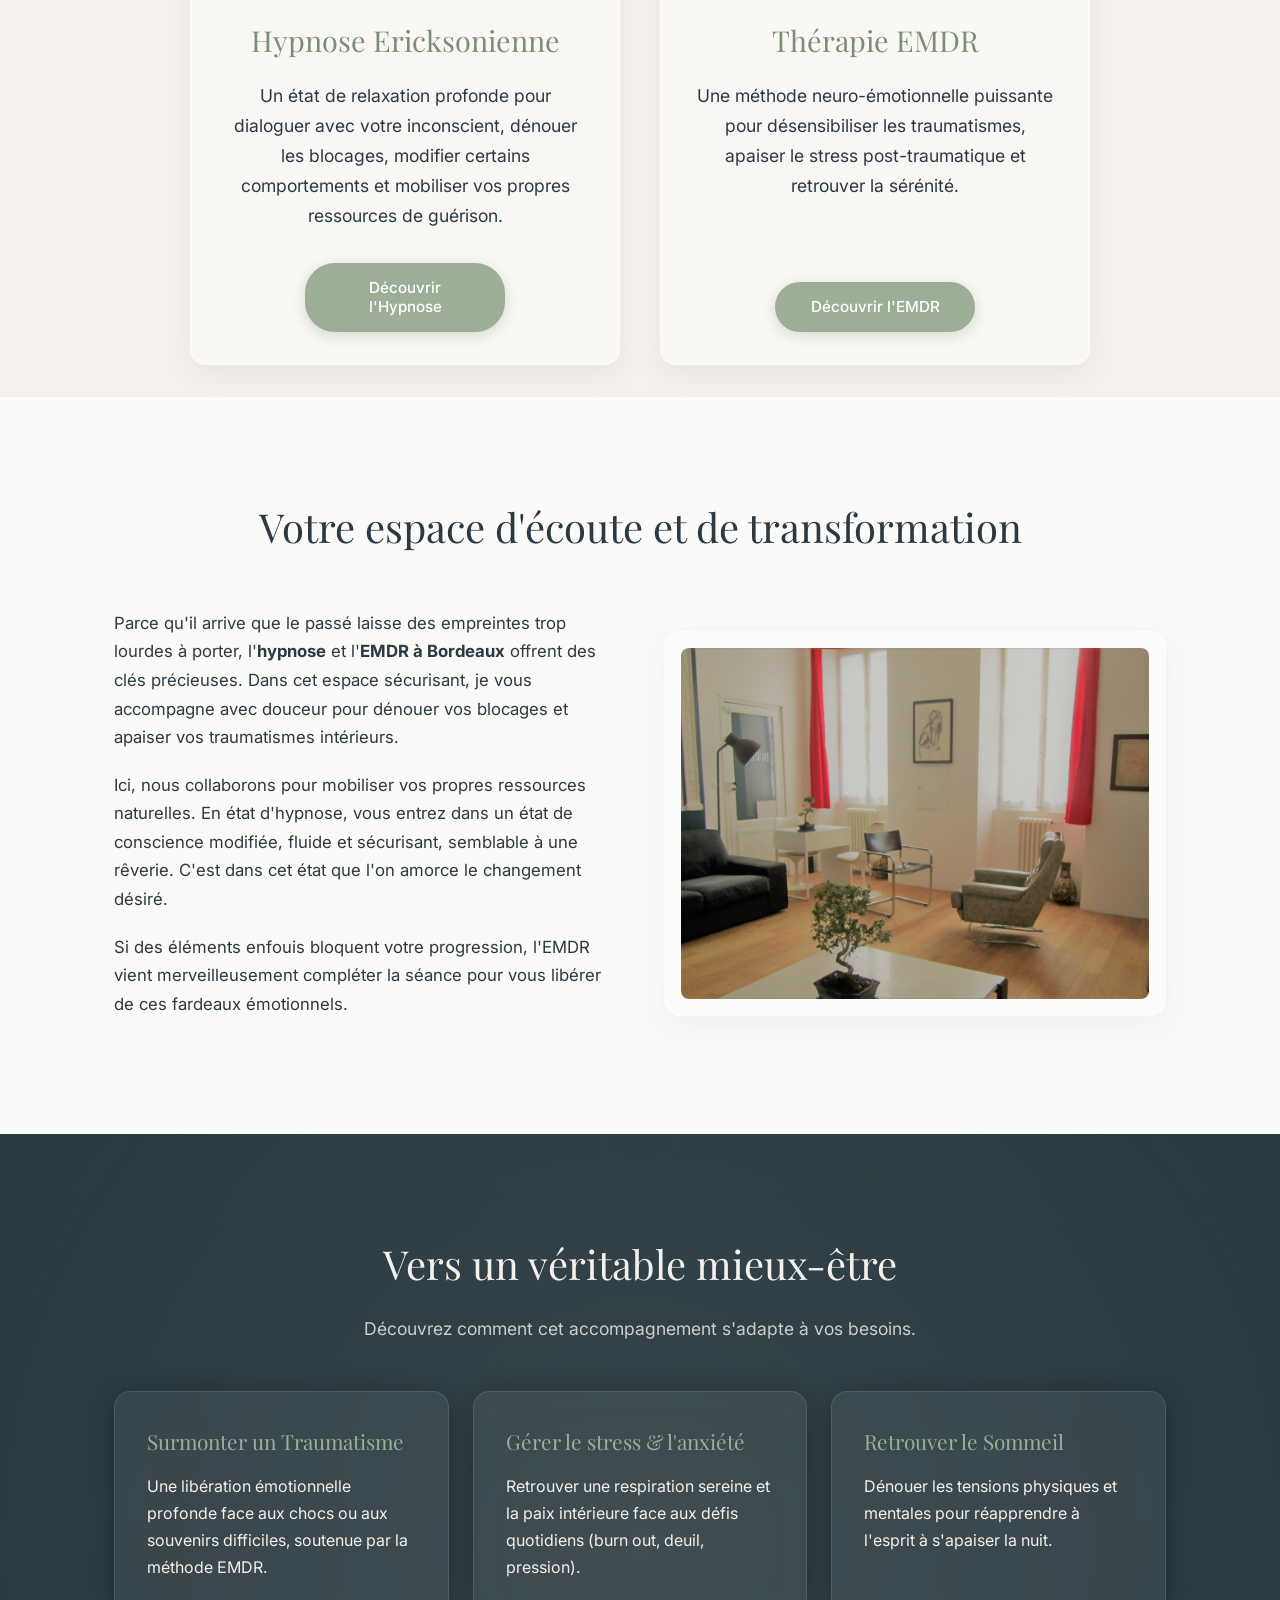
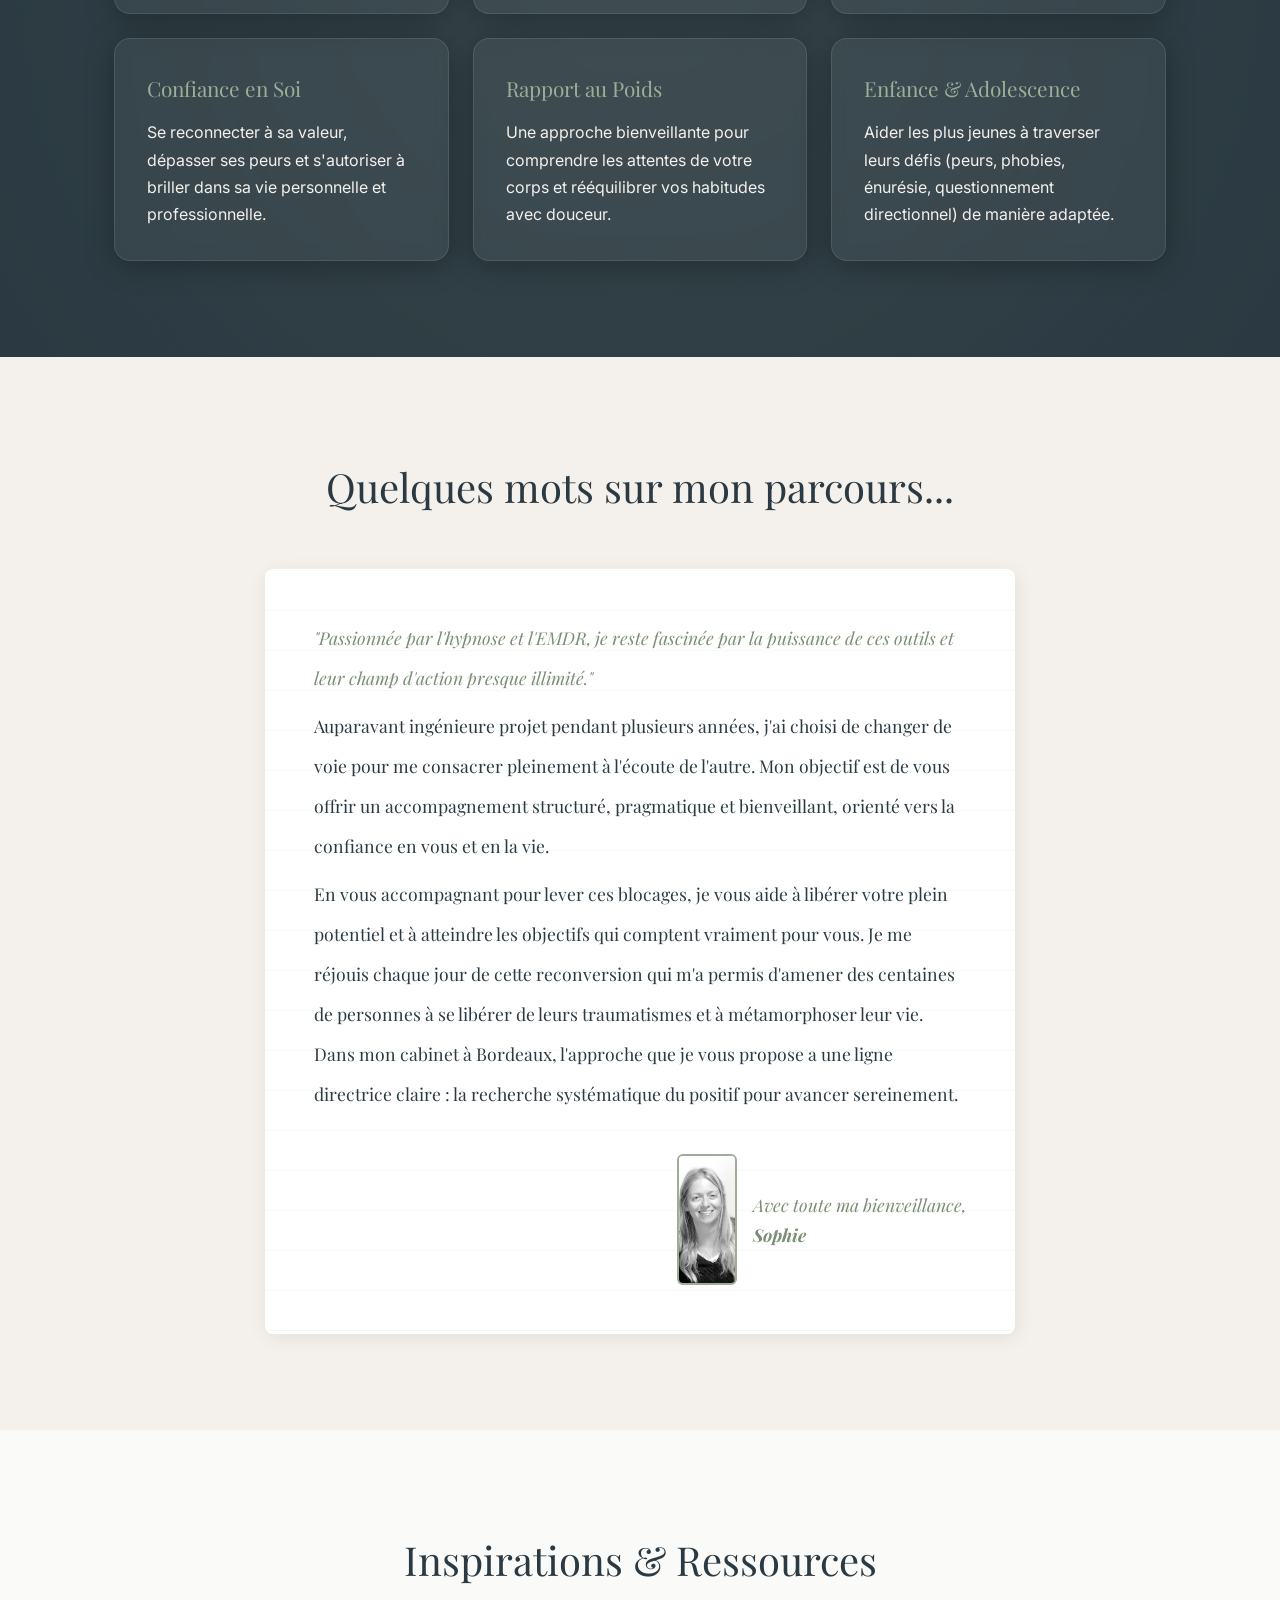
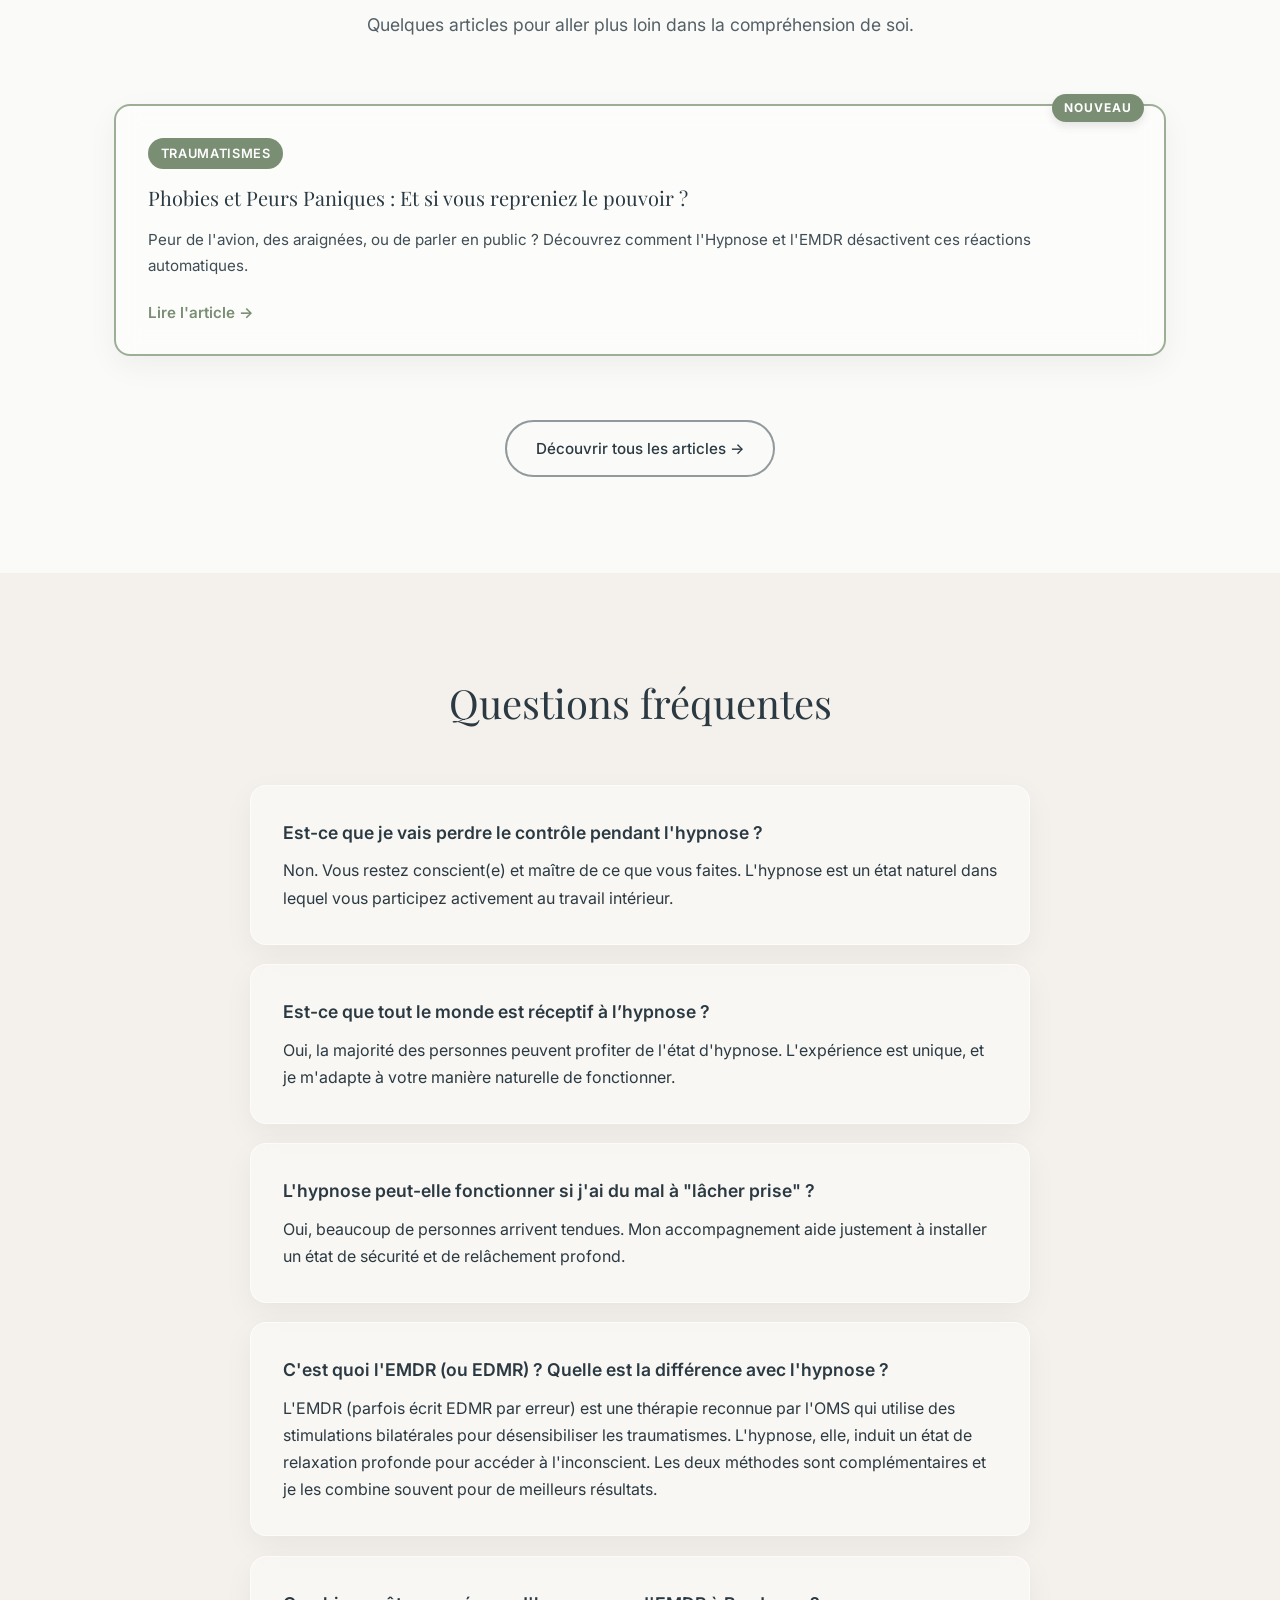
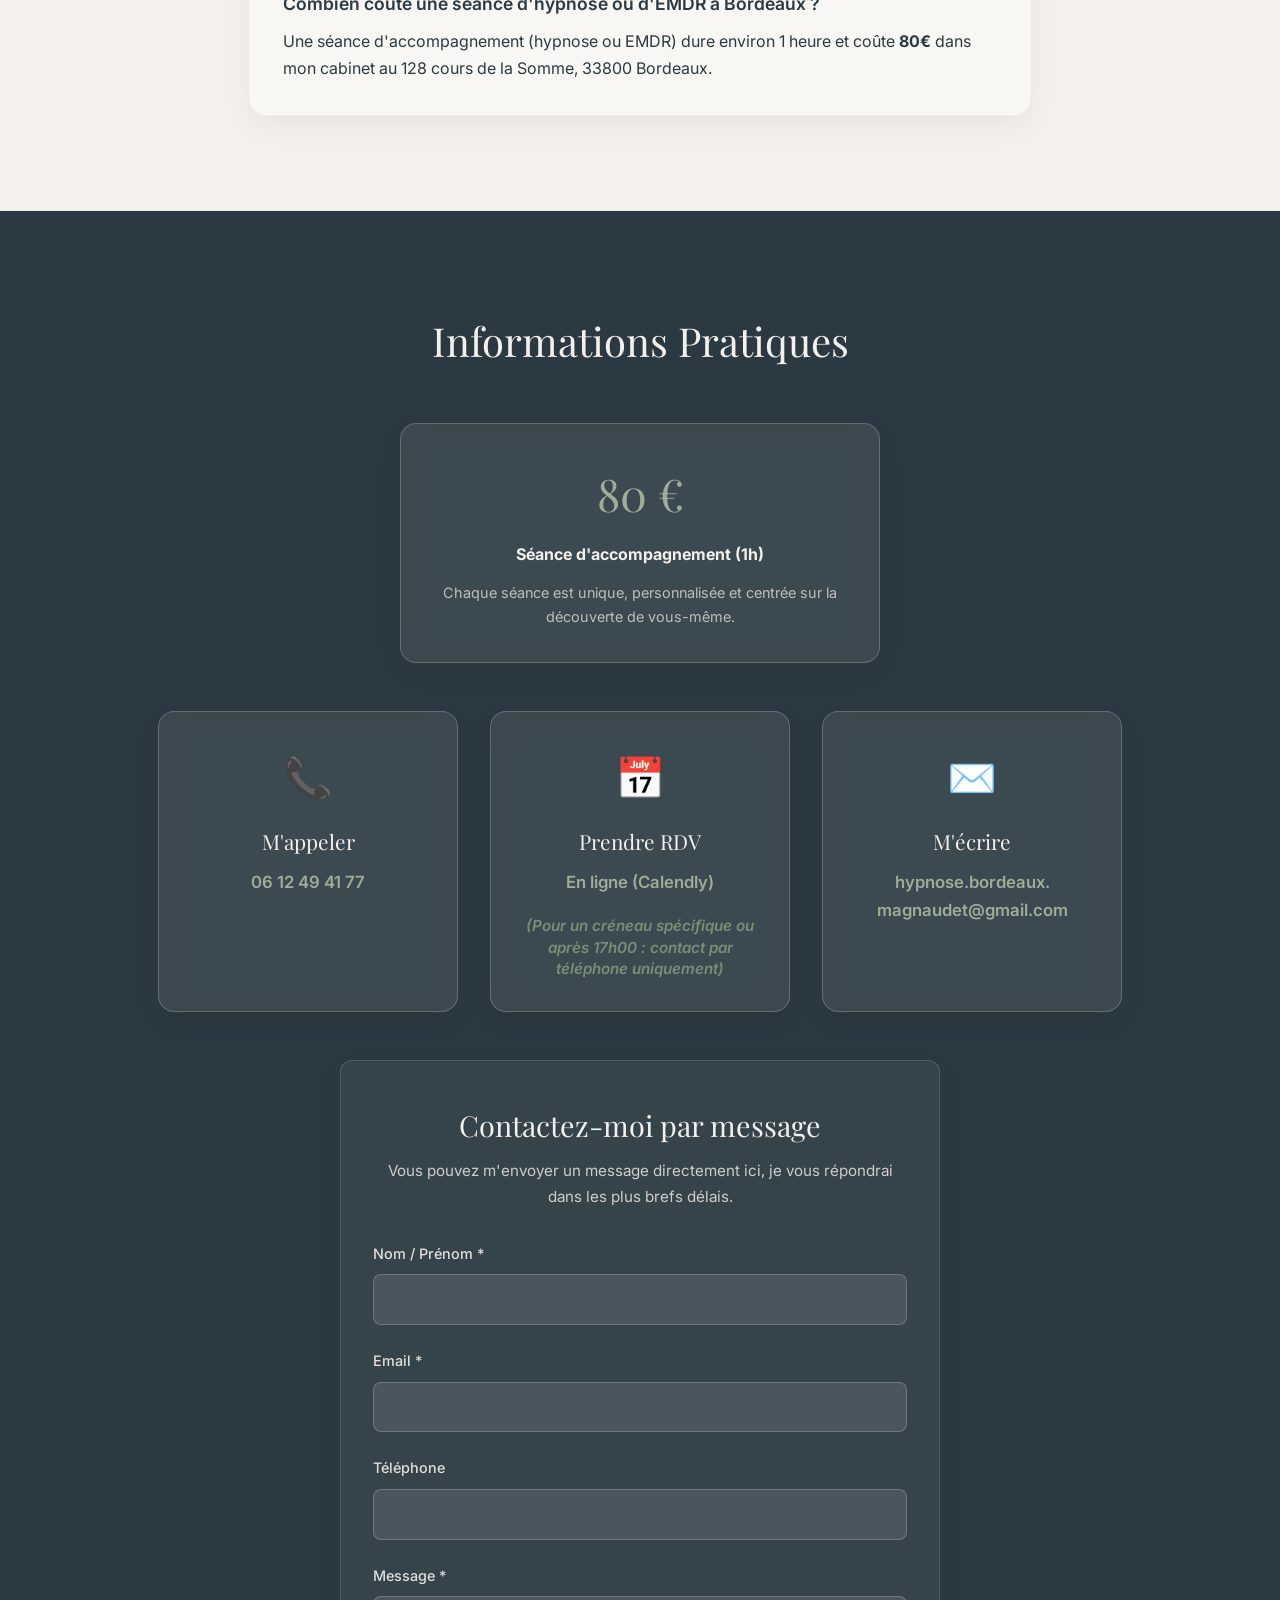
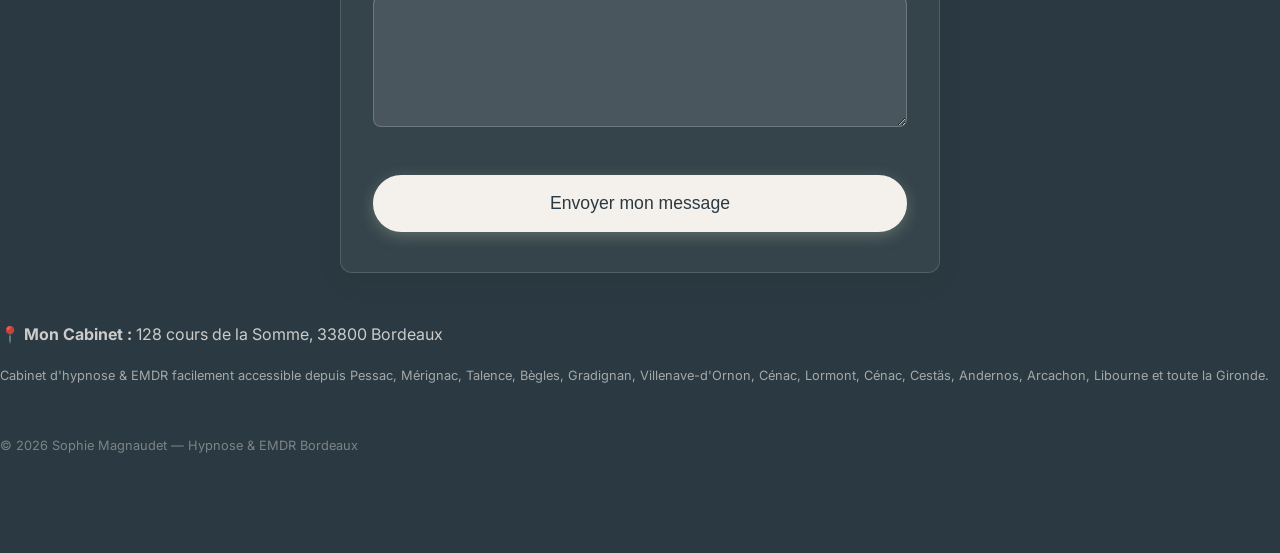
==== commit 46073b25: "Add files via upload" ====
--- a/index.html
+++ b/index.html
@@ -238,9 +238,8 @@
                     <p class="glass-text">
                         Je vais à l'essentiel, en profondeur, avec un brin d'humour, parce qu'avancer peut aussi être léger.
                     </p>
-                    <div class="cta-container">
+                    <div class="cta-container hero-cta-group">
                         <a href="#tarifs" class="btn btn-primary" id="cta-rdv">📅 Prendre RDV</a>
-                        <a href="#approche" class="btn btn-outline" id="cta-approche">Découvrir l'approche</a>
                     </div>
                 </div>
             </div>
@@ -464,10 +463,8 @@
                 <p class="tarif-price">80 €</p>
                 <p><strong>Séance d'accompagnement (1h)</strong></p>
                 <p class="tarif-note">Chaque séance est unique, personnalisée et centrée sur la découverte de vous-même.</p>
-                <div class="reservation-info glass-card" style="margin-top: 1.5rem; padding: 1.5rem; border: 1px solid var(--color-primary); background: rgba(157, 174, 151, 0.1);">
-                    <p style="font-size: 1.1rem; color: var(--color-primary); margin-bottom: 0.5rem;">📅 <strong>Prise de rendez-vous</strong></p>
-                    <p>Pour un créneau spécifique ou un rendez-vous après 15h30, merci de me contacter par téléphone.</p>
-                </div>
+            </div>
+
             </div>
 
             <div class="contact-cards" id="rdv">
@@ -480,6 +477,9 @@
                     <span aria-hidden="true" style="font-size: 2.5rem;">📅</span>
                     <h3>Prendre RDV</h3>
                     <span class="contact-hl">En ligne (Calendly)</span>
+                    <p style="font-size: 0.95rem; margin-top: 1.2rem; color: var(--color-primary-dark); font-weight: 600; font-style: italic; line-height: 1.4;">
+                        (Pour un créneau spécifique ou après 17h00 : contact par téléphone uniquement)
+                    </p>
                 </a>
                 <a href="mailto:hypnose.bordeaux.magnaudet@gmail.com" class="contact-action-card glass-card" id="contact-email">
                     <span aria-hidden="true" style="font-size: 2.5rem;">✉️</span>
--- a/styles.css
+++ b/styles.css
@@ -1048,7 +1048,8 @@
 
 /* Bloc d'informations de réservation (Tarifs) */
 .reservation-info {
-    text-align: left;
+    text-align: center;
+    justify-content: center;
     color: var(--color-background);
     line-height: 1.6;
 }
@@ -1079,3 +1080,35 @@
         display: none; /* Cache le bouton sur les très petits écrans pour éviter le chevauchement */
     }
 }
+
+/* Custom Hero CTA Styles */
+.hero-cta-group {
+    justify-content: center !important;
+    margin-top: 2rem;
+}
+
+.hero-text .glass-card {
+    margin: 0 auto !important;
+    text-align: center;
+}
+
+.hero-content-split {
+    text-align: center !important;
+    justify-content: center !important;
+    flex-direction: column !important;
+}
+
+#cta-rdv {
+    padding: 1.2rem 3rem !important;
+    font-size: 1.3rem !important;
+    background: linear-gradient(135deg, var(--color-primary) 0%, var(--color-primary-dark) 100%) !important;
+    box-shadow: 0 12px 30px rgba(157, 174, 151, 0.4) !important;
+    border-radius: 50px !important;
+    border: none !important;
+    transition: all 0.4s cubic-bezier(0.175, 0.885, 0.32, 1.275) !important;
+}
+
+#cta-rdv:hover {
+    transform: translateY(-5px) scale(1.05) !important;
+    box-shadow: 0 20px 45px rgba(157, 174, 151, 0.6) !important;
+}
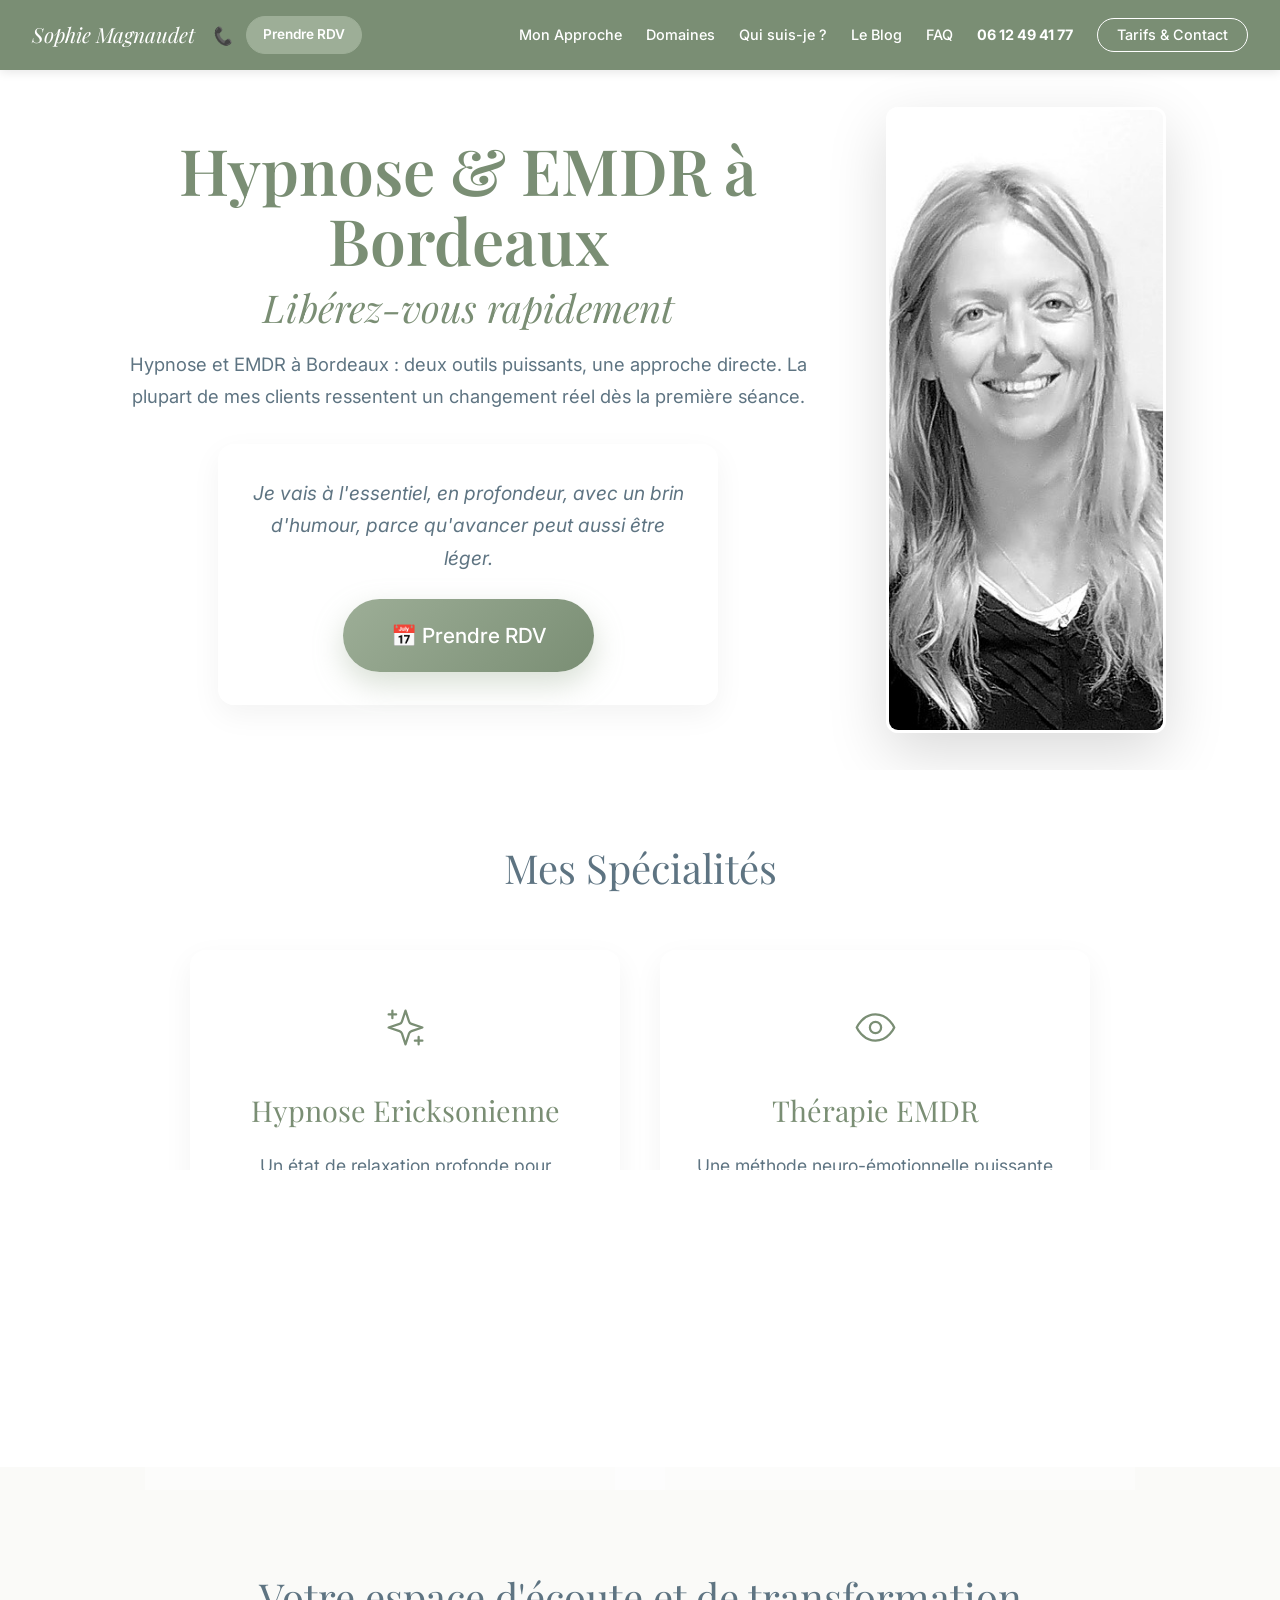
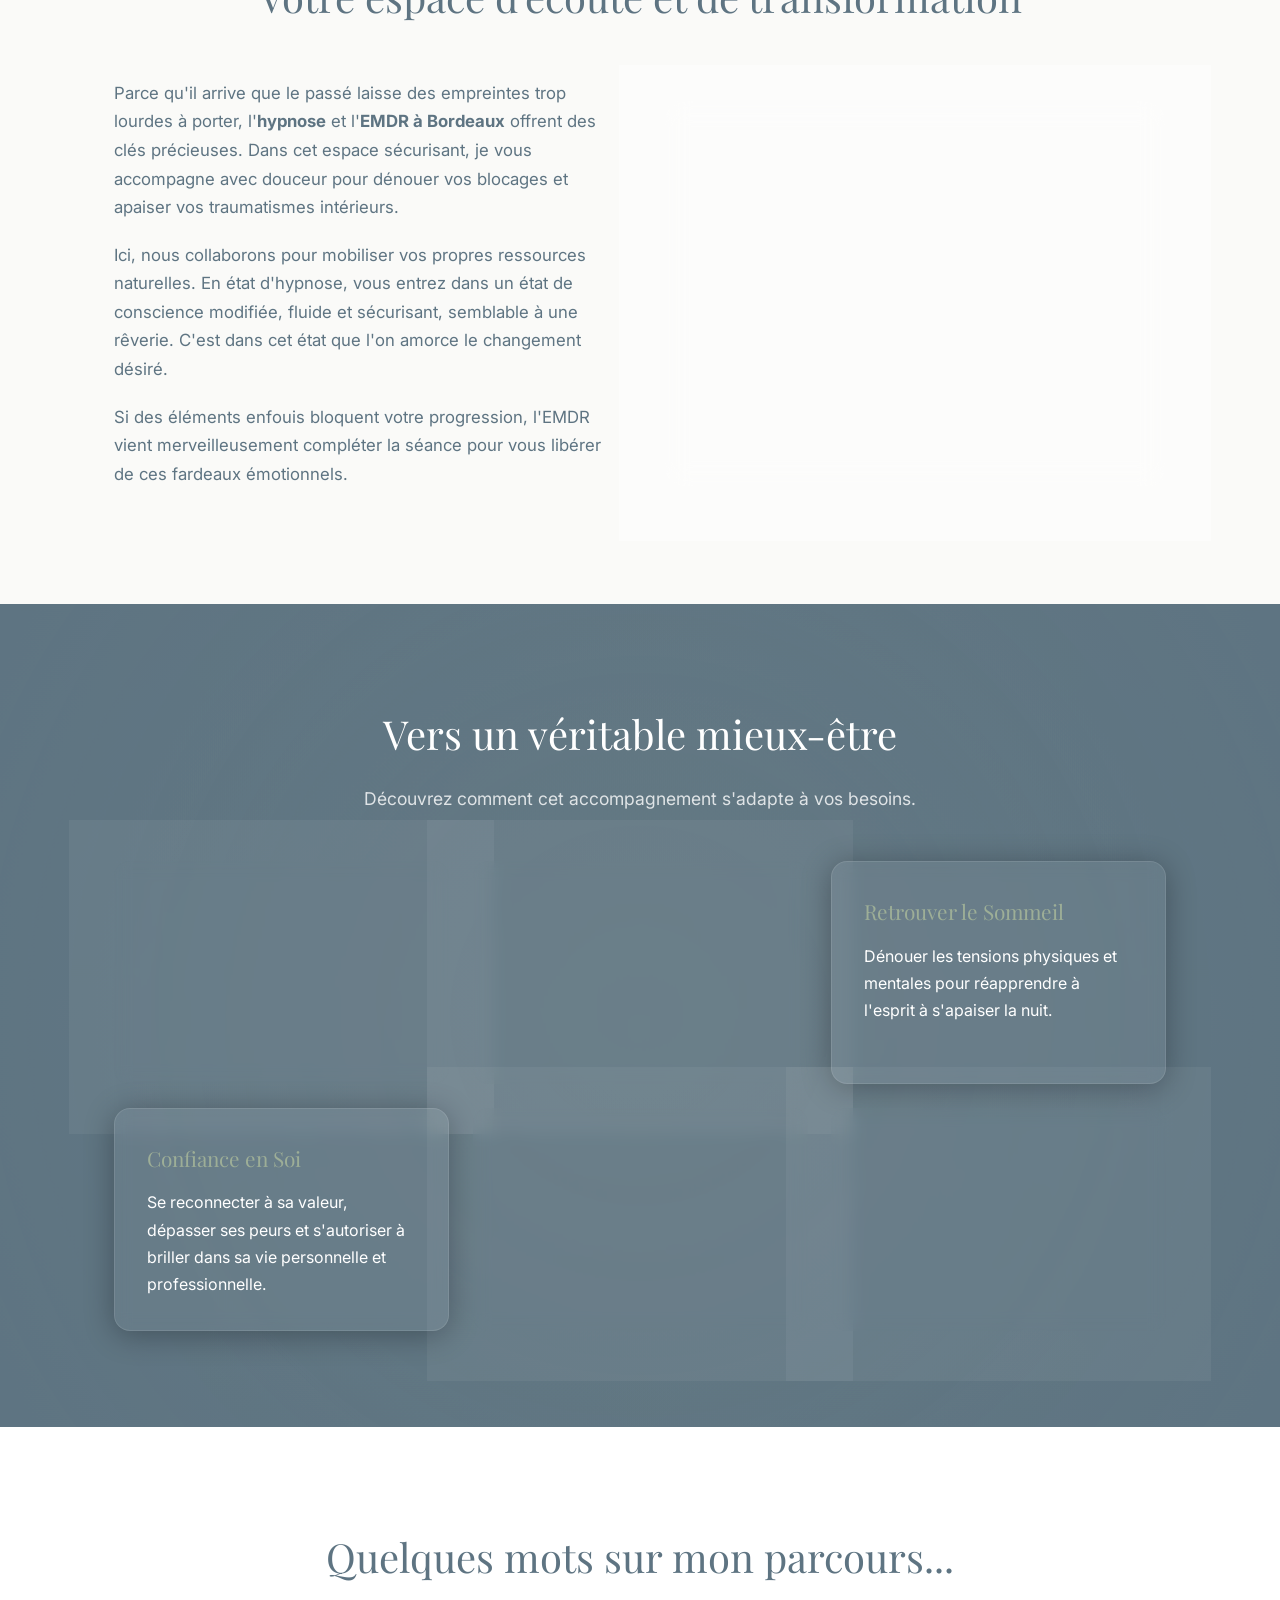
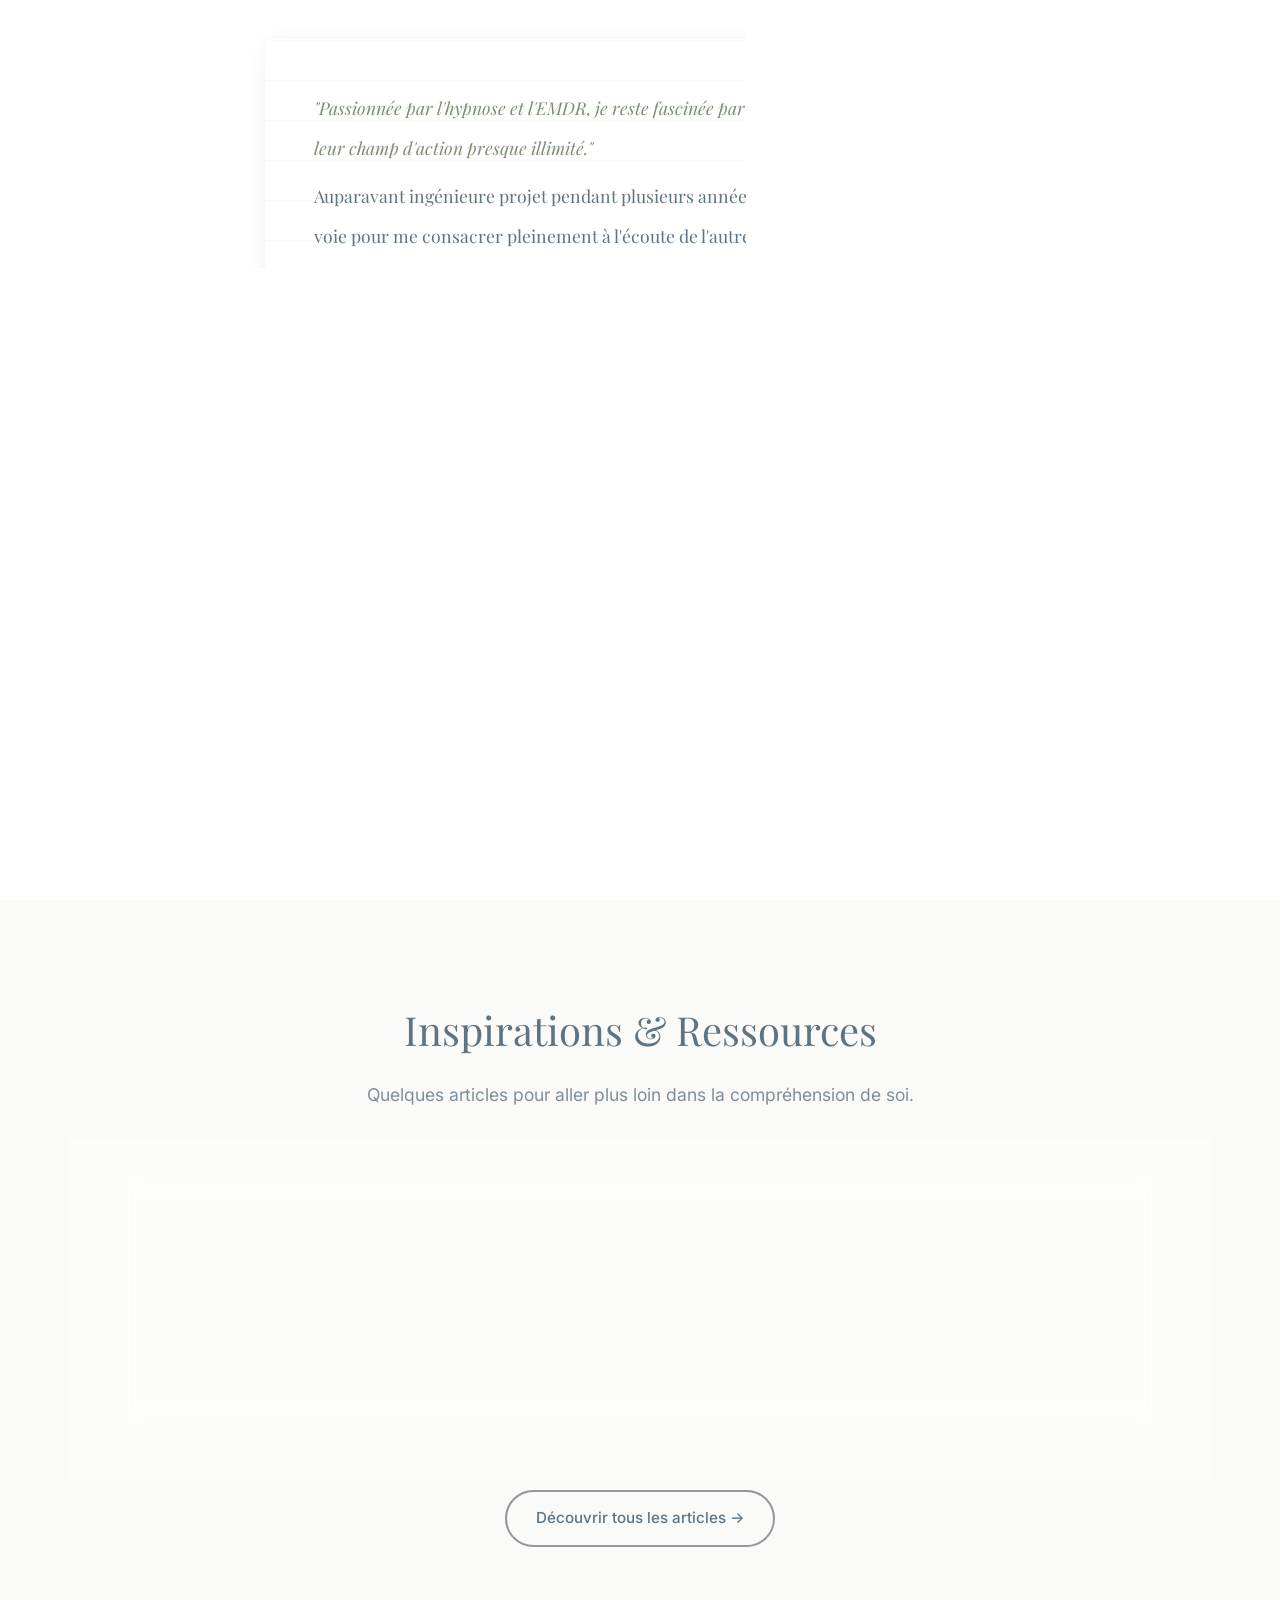
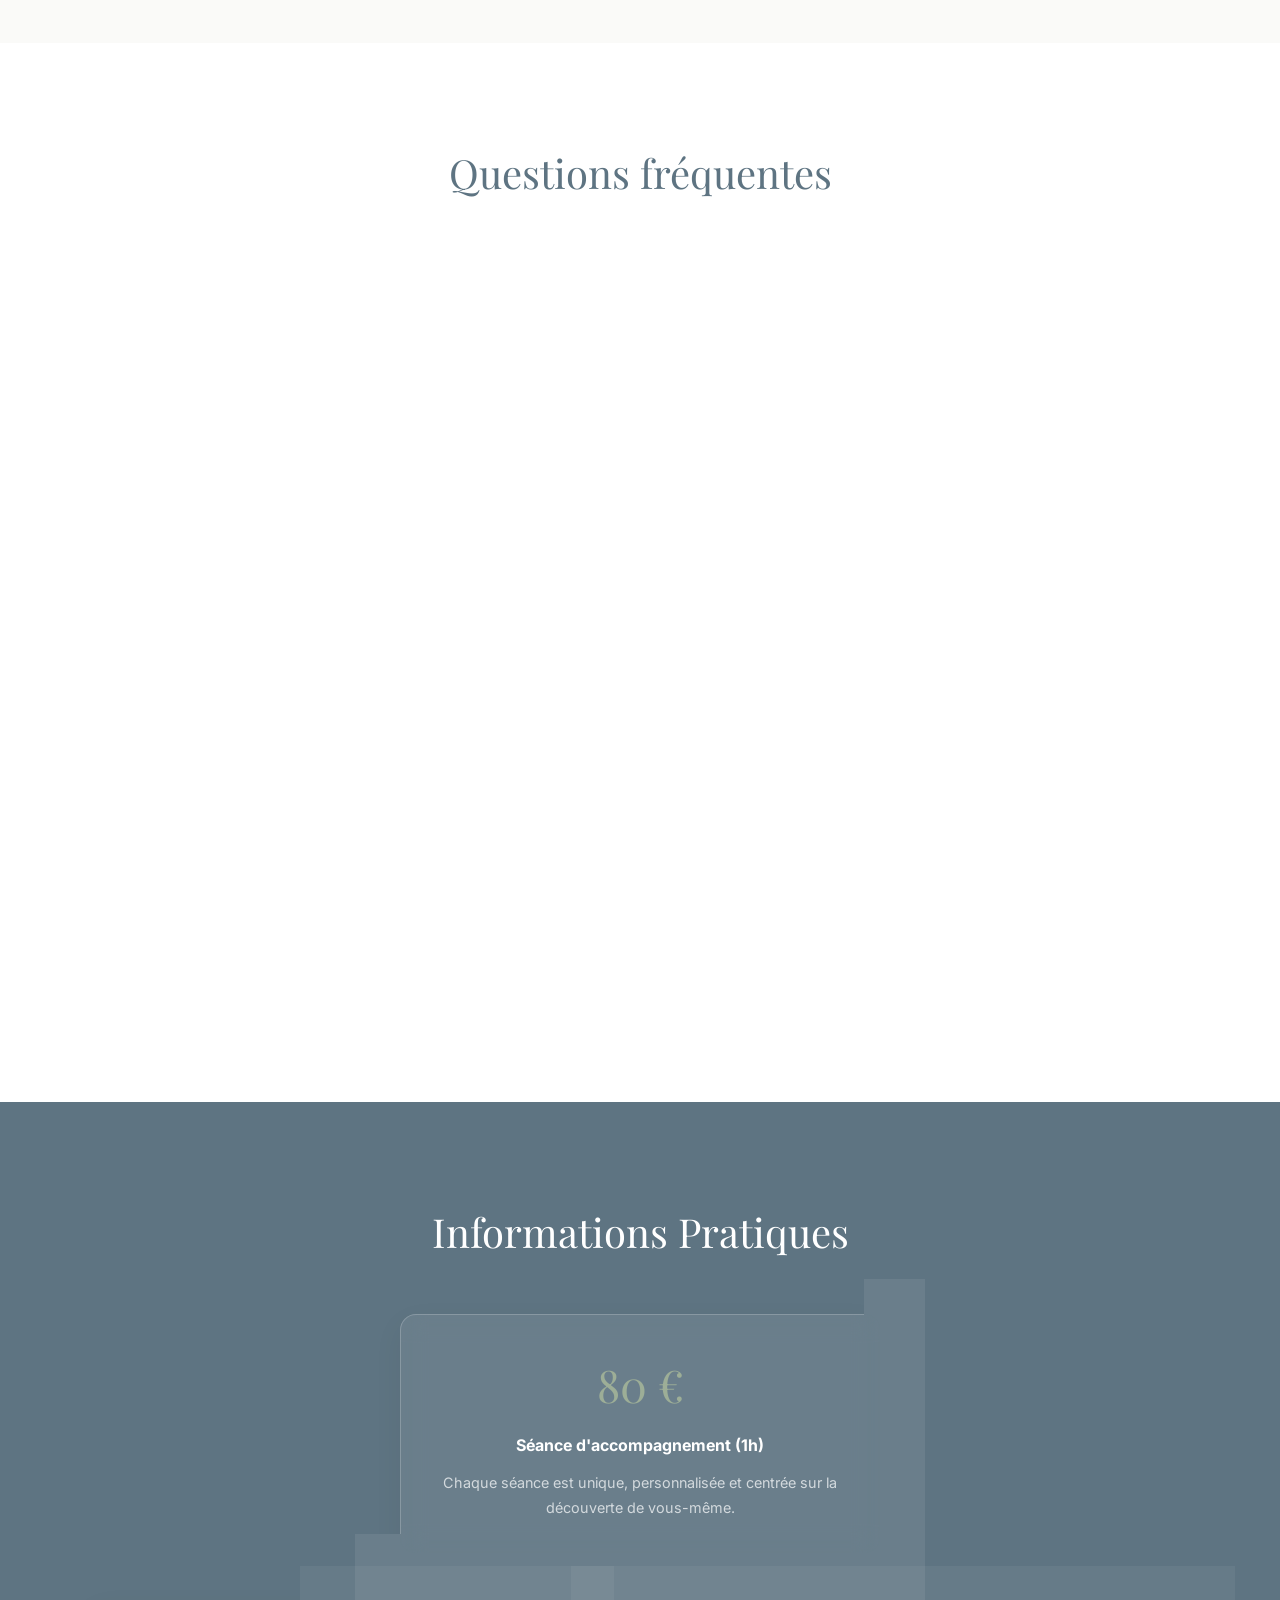
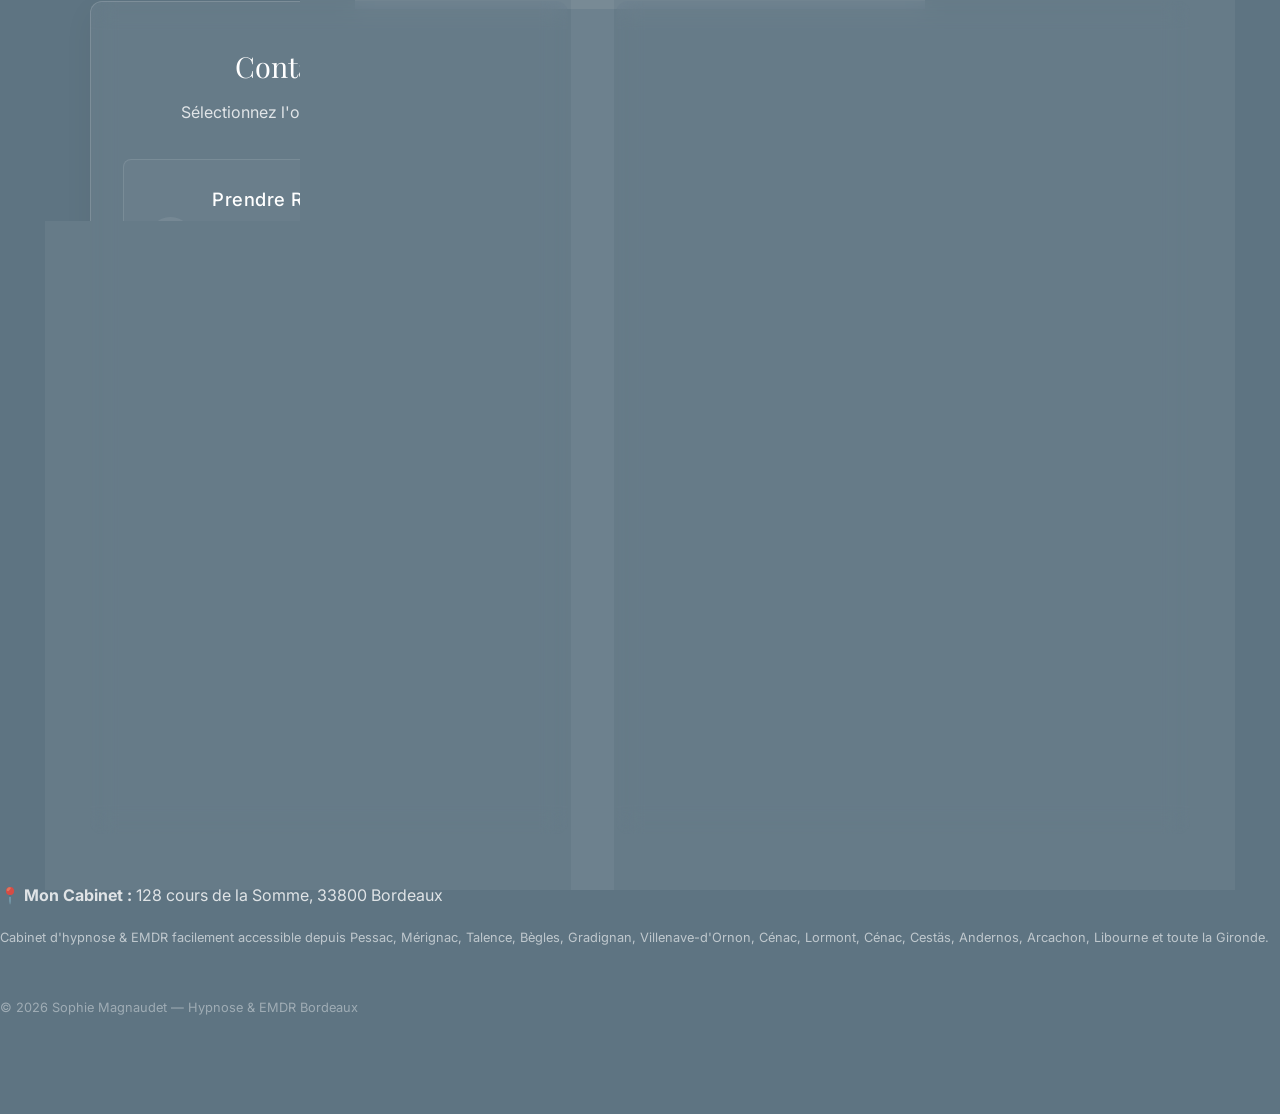
==== commit b21dd680: "Add files via upload" ====
--- a/index.html
+++ b/index.html
@@ -202,8 +202,7 @@
             </div>
         </div>
 
-        <!-- Bouton Contact rapide mobile -->
-        <a href="#tarifs" class="nav-mobile-contact">Contact</a>
+
 
         <!-- Bouton hamburger (mobile uniquement) -->
         <button class="hamburger" id="hamburger-btn" aria-label="Ouvrir le menu" aria-expanded="false">
@@ -446,9 +445,6 @@
                     <h3 class="faq-q">C'est quoi l'EMDR (ou EDMR) ? Quelle est la différence avec l'hypnose ?</h3>
                     <p>L'EMDR (parfois écrit EDMR par erreur) est une thérapie reconnue par l'OMS qui utilise des stimulations bilatérales pour désensibiliser les traumatismes. L'hypnose, elle, induit un état de relaxation profonde pour accéder à l'inconscient. Les deux méthodes sont complémentaires et je les combine souvent pour de meilleurs résultats.</p>
                 </div>
-                <div class="faq-item glass-card">
-                    <h3 class="faq-q">Combien coûte une séance d'hypnose ou d'EMDR à Bordeaux ?</h3>
-                    <p>Une séance d'accompagnement (hypnose ou EMDR) dure environ 1 heure et coûte <strong>80€</strong> dans mon cabinet au 128 cours de la Somme, 33800 Bordeaux.</p>
                 </div>
             </div>
         </div>
@@ -467,64 +463,87 @@
 
             </div>
 
-            <div class="contact-cards" id="rdv">
-                <a href="tel:0612494177" class="contact-action-card glass-card" id="contact-tel">
-                    <span aria-hidden="true" style="font-size: 2.5rem;">📞</span>
-                    <h3>M'appeler</h3>
-                    <span class="contact-hl">06 12 49 41 77</span>
-                </a>
-                <a href="#" onclick="Calendly.initPopupWidget({url: 'https://calendly.com/hypnose-bordeaux-magnaudet'});return false;" class="contact-action-card glass-card" id="contact-booking">
-                    <span aria-hidden="true" style="font-size: 2.5rem;">📅</span>
-                    <h3>Prendre RDV</h3>
-                    <span class="contact-hl">En ligne (Calendly)</span>
-                    <p style="font-size: 0.95rem; margin-top: 1.2rem; color: var(--color-primary-dark); font-weight: 600; font-style: italic; line-height: 1.4;">
-                        (Pour un créneau spécifique ou après 17h00 : contact par téléphone uniquement)
-                    </p>
-                </a>
-                <a href="mailto:hypnose.bordeaux.magnaudet@gmail.com" class="contact-action-card glass-card" id="contact-email">
-                    <span aria-hidden="true" style="font-size: 2.5rem;">✉️</span>
-                    <h3>M'écrire</h3>
-                    <span class="contact-hl">hypnose.bordeaux.<br>magnaudet@gmail.com</span>
-                </a>
-            </div>
-
-            <!-- Formulaire de contact (Web3Forms) -->
-            <div class="contact-form-container glass-card" id="contact-form-section">
-                <h3>Contactez-moi par message</h3>
-                <p class="contact-form-subtitle">Vous pouvez m'envoyer un message directement ici, je vous répondrai dans les plus brefs délais.</p>
+            <div class="contact-section-split" id="rdv" style="text-align: left;">
                 
-                <form action="https://api.web3forms.com/submit" method="POST" class="contact-form">
-                    <!-- Replace with your Access Key -->
-                    <input type="hidden" name="access_key" value="f989f9a8-ebd3-42e8-9dfc-42f42a46b8a8">
+                <!-- Left panel: Contact Info -->
+                <div class="contact-info-panel glass-card">
+                    <h3 style="color: var(--color-white); font-size: 1.8rem; margin-bottom: 0.5rem; text-align: center;">Contact Direct</h3>
+                    <p style="color: rgba(255, 255, 255, 0.8); text-align: center; margin-bottom: 2rem;">Sélectionnez l'option qui vous convient.</p>
+
+                    <div class="contact-method-list">
+                        
+                        <!-- Calendly -->
+                        <a href="#" onclick="Calendly.initPopupWidget({url: 'https://calendly.com/hypnose-bordeaux-magnaudet'});return false;" class="contact-method-item">
+                            <div class="contact-icon">
+                                <svg viewBox="0 0 24 24" width="24" height="24" fill="none" stroke="currentColor" stroke-width="1.5" stroke-linecap="round" stroke-linejoin="round">
+                                    <rect x="3" y="4" width="18" height="18" rx="2" ry="2"></rect>
+                                    <line x1="16" y1="2" x2="16" y2="6"></line>
+                                    <line x1="8" y1="2" x2="8" y2="6"></line>
+                                    <line x1="3" y1="10" x2="21" y2="10"></line>
+                                </svg>
+                            </div>
+                            <div class="contact-details">
+                                <h4>Prendre RDV en ligne</h4>
+                                <span class="contact-hl">Accéder à l'agenda (Calendly)</span>
+                                <p class="contact-note">(Pour un créneau spécifique ou après 17h00 : contact par téléphone uniquement)</p>
+                            </div>
+                        </a>
+
+                        <!-- Telephone -->
+                        <a href="tel:0612494177" class="contact-method-item">
+                            <div class="contact-icon">
+                                <svg viewBox="0 0 24 24" width="24" height="24" fill="none" stroke="currentColor" stroke-width="1.5" stroke-linecap="round" stroke-linejoin="round">
+                                    <path d="M22 16.92v3a2 2 0 0 1-2.18 2 19.79 19.79 0 0 1-8.63-3.07 19.5 19.5 0 0 1-6-6 19.79 19.79 0 0 1-3.07-8.67A2 2 0 0 1 4.11 2h3a2 2 0 0 1 2 1.72 12.84 12.84 0 0 0 .7 2.81 2 2 0 0 1-.45 2.11L8.09 9.91a16 16 0 0 0 6 6l1.27-1.27a2 2 0 0 1 2.11-.45 12.84 12.84 0 0 0 2.81.7A2 2 0 0 1 22 16.92z"></path>
+                                </svg>
+                            </div>
+                            <div class="contact-details">
+                                <h4>M'appeler</h4>
+                                <span class="contact-hl">06 12 49 41 77</span>
+                            </div>
+                        </a>
+
+                    </div>
+                </div>
+
+                <!-- Right panel: Contact Form -->
+                <div class="contact-form-container glass-card" id="contact-form-section">
+                    <h3>Contactez-moi par message</h3>
+                    <p class="contact-form-subtitle">Vous pouvez m'envoyer un message directement ici, je vous répondrai dans les plus brefs délais.</p>
                     
-                    <!-- Subject (Optional) -->
-                    <input type="hidden" name="subject" value="Nouveau message depuis le site Hypnose Bordeaux">
-                    
-                    <div class="form-group">
-                        <label for="name">Nom / Prénom *</label>
-                        <input type="text" id="name" name="name" required class="form-input">
-                    </div>
-                    
-                    <div class="form-group">
-                        <label for="email">Email *</label>
-                        <input type="email" id="email" name="email" required class="form-input">
-                    </div>
-
-                    <div class="form-group">
-                        <label for="phone">Téléphone</label>
-                        <input type="tel" id="phone" name="phone" class="form-input">
-                    </div>
-                    
-                    <div class="form-group">
-                        <label for="message">Message *</label>
-                        <textarea id="message" name="message" rows="5" required class="form-input"></textarea>
-                    </div>
-                    
-                    <!-- Honeypot Spam Protection -->
-                    <input type="checkbox" name="botcheck" class="hidden" style="display: none;">
-                    
-                    <button type="submit" class="btn btn-primary submit-btn">Envoyer mon message</button>
-                </form>
+                    <form action="https://api.web3forms.com/submit" method="POST" class="contact-form">
+                        <!-- Replace with your Access Key -->
+                        <input type="hidden" name="access_key" value="f989f9a8-ebd3-42e8-9dfc-42f42a46b8a8">
+                        
+                        <!-- Subject (Optional) -->
+                        <input type="hidden" name="subject" value="Nouveau message depuis le site Hypnose Bordeaux">
+                        
+                        <div class="form-group">
+                            <label for="name">Nom / Prénom *</label>
+                            <input type="text" id="name" name="name" required class="form-input">
+                        </div>
+                        
+                        <div class="form-group">
+                            <label for="email">Email *</label>
+                            <input type="email" id="email" name="email" required class="form-input">
+                        </div>
+
+                        <div class="form-group">
+                            <label for="phone">Téléphone</label>
+                            <input type="tel" id="phone" name="phone" class="form-input">
+                        </div>
+                        
+                        <div class="form-group">
+                            <label for="message">Message *</label>
+                            <textarea id="message" name="message" rows="6" required class="form-input"></textarea>
+                        </div>
+                        
+                        <!-- Honeypot Spam Protection -->
+                        <input type="checkbox" name="botcheck" class="hidden" style="display: none;">
+                        
+                        <button type="submit" class="btn btn-primary submit-btn">Envoyer mon message</button>
+                    </form>
+                </div>
+
             </div>
 
             <address class="footer-address">
--- a/styles.css
+++ b/styles.css
@@ -7,7 +7,7 @@
     --color-primary-dark: #7A8E74;
     --color-background: #F4F0EB;
     --color-bg-light: #FAFAF8;
-    --color-text: #2B3A42;
+    --color-text: #5E7482;
     --color-white: #FFFFFF;
     --color-glass-bg: rgba(255, 255, 255, 0.45);
     --color-glass-border: rgba(255, 255, 255, 0.6);
@@ -28,7 +28,7 @@
 body {
     font-family: 'Inter', sans-serif;
     color: var(--color-text);
-    background-color: var(--color-background);
+    background-color: var(--color-white);
     line-height: 1.7;
 }
 
@@ -68,7 +68,7 @@
    TOP BAR (Contact info prior to Navigation)
    ======================================= */
 .top-bar {
-    background-color: var(--color-background);
+    background-color: var(--color-white);
     color: var(--color-text);
     border-bottom: 1px solid rgba(43, 58, 66, 0.1);
     font-size: 0.85rem;
@@ -223,7 +223,7 @@
     position: absolute;
     inset: 0;
     /* Overlay solide sans blur pour meilleures performances */
-    background: linear-gradient(135deg, rgba(244, 240, 235, 0.95) 0%, rgba(244, 240, 235, 0.80) 100%);
+    background: linear-gradient(135deg, rgba(255, 255, 255, 0.95) 0%, rgba(255, 255, 255, 0.80) 100%);
     z-index: 1;
 }
 
@@ -312,7 +312,7 @@
    EXPERTISES
    ======================================= */
 .expertises-section {
-    background-color: var(--color-background);
+    background-color: var(--color-white);
     padding-top: 4rem;
     padding-bottom: 2rem;
 }
@@ -462,7 +462,7 @@
 /* Plongeon dans l'Inconscient (CÃ´tÃ© Psycho) */
 #domaines {
     background-color: var(--color-text);
-    color: var(--color-background);
+    color: var(--color-white);
     position: relative;
     overflow: hidden;
 }
@@ -482,7 +482,7 @@
 
 #domaines .section-title,
 #domaines .section-subtitle {
-    color: var(--color-background);
+    color: var(--color-white);
 }
 
 #domaines .glass-card {
@@ -650,12 +650,12 @@
    ======================================= */
 .footer-section {
     background-color: var(--color-text);
-    color: var(--color-background);
+    color: var(--color-white);
 }
 
 .footer-section .section-title,
 .footer-section h3 {
-    color: var(--color-background);
+    color: var(--color-white);
 }
 
 .tarif-box {
@@ -684,7 +684,7 @@
 
 .contact-action-card {
     text-decoration: none;
-    color: var(--color-background);
+    color: var(--color-white);
     padding: 2rem;
     min-width: 260px;
     max-width: 300px;
@@ -703,7 +703,14 @@
 .contact-action-card h3 {
     margin: 0.8rem 0 0.5rem;
     font-size: 1.3rem;
-    color: var(--color-background);
+    color: var(--color-white);
+}
+
+.contact-icon svg {
+    color: var(--color-white);
+    fill: none;
+    width: 24px;
+    height: 24px;
 }
 
 .contact-hl {
@@ -799,14 +806,14 @@
 
 .contact-form-container h3 {
     text-align: center;
-    color: var(--color-background);
+    color: var(--color-white);
     font-size: 1.8rem;
     margin-bottom: 0.5rem;
 }
 
 .contact-form-subtitle {
     text-align: center;
-    color: rgba(244, 240, 235, 0.8);
+    color: rgba(255, 255, 255, 0.8);
     font-size: 0.95rem;
     margin-bottom: 2rem;
 }
@@ -818,7 +825,7 @@
 .form-group label {
     display: block;
     margin-bottom: 0.5rem;
-    color: rgba(244, 240, 235, 0.9);
+    color: rgba(255, 255, 255, 0.9);
     font-size: 0.9rem;
     font-weight: 500;
 }
@@ -829,14 +836,14 @@
     border: 1px solid rgba(255, 255, 255, 0.2);
     border-radius: 8px;
     background: rgba(255, 255, 255, 0.1);
-    color: var(--color-background);
+    color: var(--color-white);
     font-family: 'Inter', sans-serif;
     font-size: 1rem;
     transition: border-color 0.3s, background 0.3s;
 }
 
 .form-input::placeholder {
-    color: rgba(244, 240, 235, 0.5);
+    color: rgba(255, 255, 255, 0.5);
 }
 
 .form-input:focus {
@@ -851,14 +858,14 @@
     font-size: 1.1rem;
     padding: 1rem;
     cursor: pointer;
-    background-color: var(--color-background);
+    background-color: var(--color-white);
     color: var(--color-text);
     border: 2px solid var(--color-background);
 }
 
 .submit-btn:hover {
     background-color: transparent;
-    color: var(--color-background);
+    color: var(--color-white);
 }
 
 /* =======================================
@@ -1050,7 +1057,7 @@
 .reservation-info {
     text-align: center;
     justify-content: center;
-    color: var(--color-background);
+    color: var(--color-white);
     line-height: 1.6;
 }
 
@@ -1084,18 +1091,20 @@
 /* Custom Hero CTA Styles */
 .hero-cta-group {
     justify-content: center !important;
-    margin-top: 2rem;
+    margin-top: 1.5rem;
+}
+
+.hero-text {
+    display: flex !important;
+    flex-direction: column !important;
+    align-items: center !important;
+    text-align: center !important;
 }
 
 .hero-text .glass-card {
     margin: 0 auto !important;
     text-align: center;
-}
-
-.hero-content-split {
-    text-align: center !important;
-    justify-content: center !important;
-    flex-direction: column !important;
+    max-width: 500px !important;
 }
 
 #cta-rdv {
@@ -1111,4 +1120,108 @@
 #cta-rdv:hover {
     transform: translateY(-5px) scale(1.05) !important;
     box-shadow: 0 20px 45px rgba(157, 174, 151, 0.6) !important;
-}
+}
+
+/* Custom Contact Section Split Layout */
+.contact-section-split {
+    display: grid;
+    grid-template-columns: 1fr 1.2fr;
+    gap: 3rem;
+    max-width: 1100px;
+    margin: 3rem auto;
+    align-items: stretch;
+}
+
+.contact-info-panel {
+    padding: 2.5rem 2rem;
+    background: rgba(255, 255, 255, 0.05);
+    border: 1px solid rgba(255, 255, 255, 0.15);
+    border-radius: 12px;
+    text-align: left;
+    display: flex;
+    flex-direction: column;
+}
+
+.contact-method-list {
+    display: flex;
+    flex-direction: column;
+    gap: 1.2rem;
+    flex: 1;
+}
+
+.contact-method-item {
+    display: flex;
+    align-items: center;
+    gap: 1.2rem;
+    text-decoration: none;
+    color: var(--color-white);
+    padding: 1.5rem;
+    border-radius: 8px;
+    background: rgba(255, 255, 255, 0.03);
+    border: 1px solid rgba(255, 255, 255, 0.1);
+    transition: all 0.3s ease;
+}
+
+.contact-method-item:hover {
+    background: rgba(255, 255, 255, 0.08);
+    transform: translateX(5px);
+    border-color: var(--color-primary);
+}
+
+.contact-icon {
+    display: flex;
+    align-items: center;
+    justify-content: center;
+    width: 45px;
+    height: 45px;
+    background: rgba(255, 255, 255, 0.08);
+    border-radius: 50%;
+    flex-shrink: 0;
+}
+
+.contact-details {
+    flex: 1;
+}
+
+.contact-details h4 {
+    margin: 0 0 0.3rem 0;
+    font-size: 1.15rem;
+    color: var(--color-white);
+    font-weight: 500;
+    letter-spacing: 0.5px;
+    font-family: 'Inter', sans-serif;
+}
+
+.contact-details span {
+    font-size: 0.95rem;
+    color: var(--color-white);
+    opacity: 0.85;
+    font-weight: 300;
+    font-family: 'Inter', sans-serif;
+}
+
+.contact-note {
+    font-size: 0.85rem;
+    margin-top: 0.8rem;
+    color: var(--color-white);
+    font-weight: 300;
+    opacity: 0.7;
+    font-style: italic;
+    line-height: 1.4;
+}
+
+/* Adjust form container for split layout */
+.contact-section-split .contact-form-container {
+    margin: 0;
+    max-width: none;
+    height: 100%;
+}
+
+@media screen and (max-width: 850px) {
+    .contact-section-split {
+        grid-template-columns: 1fr;
+        gap: 2rem;
+    }
+}
+
+
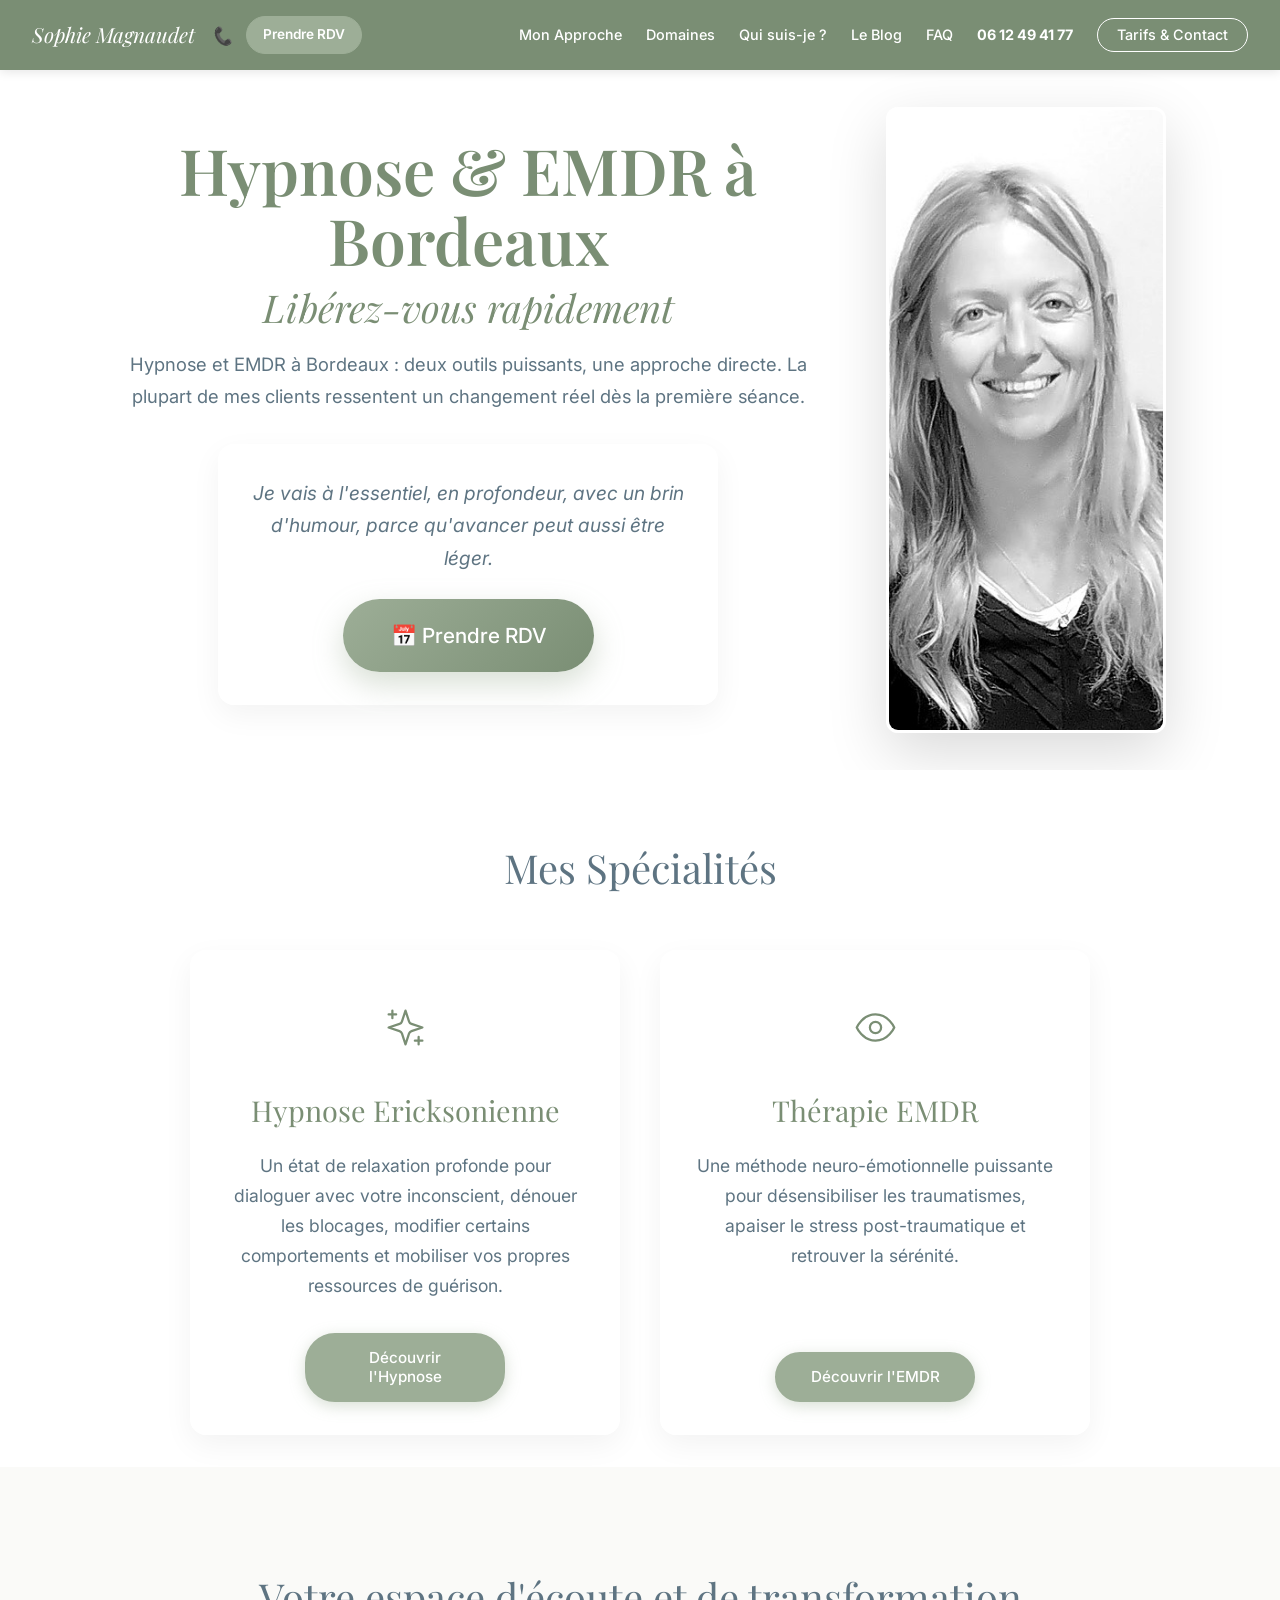
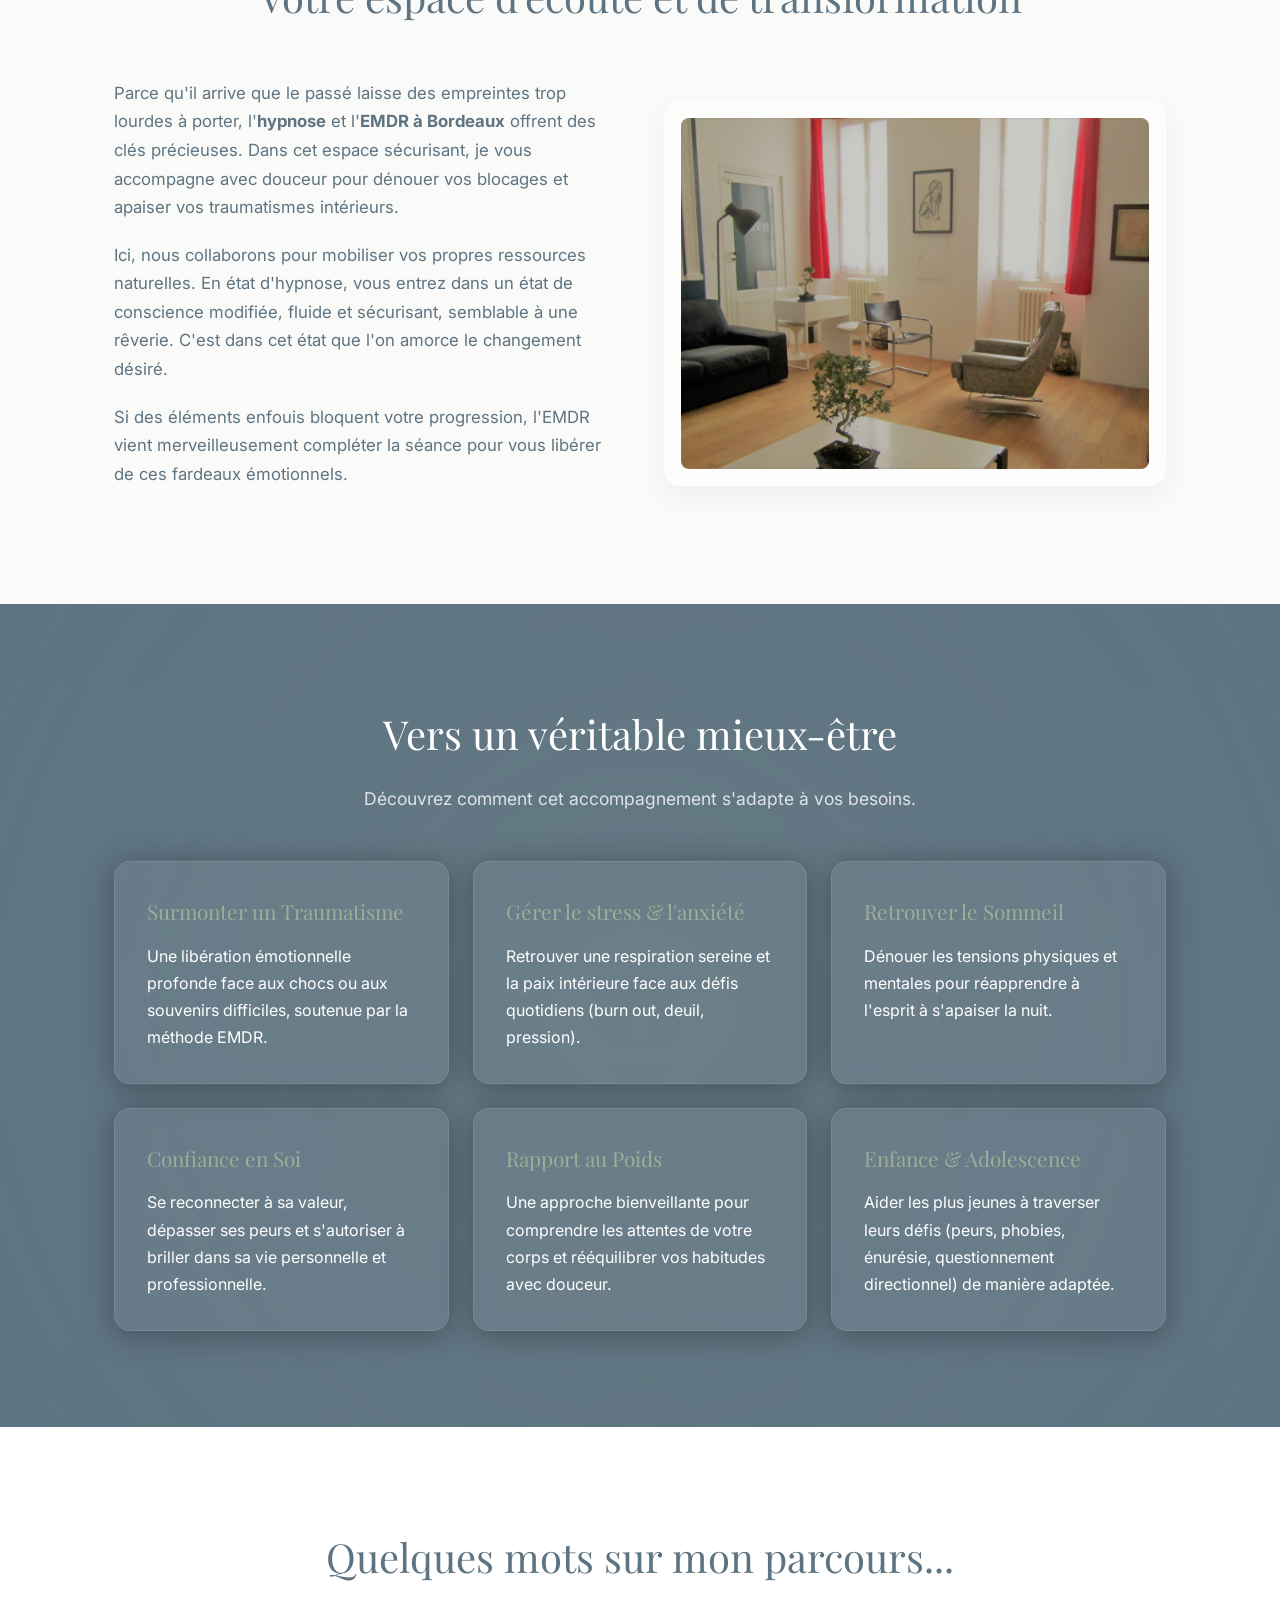
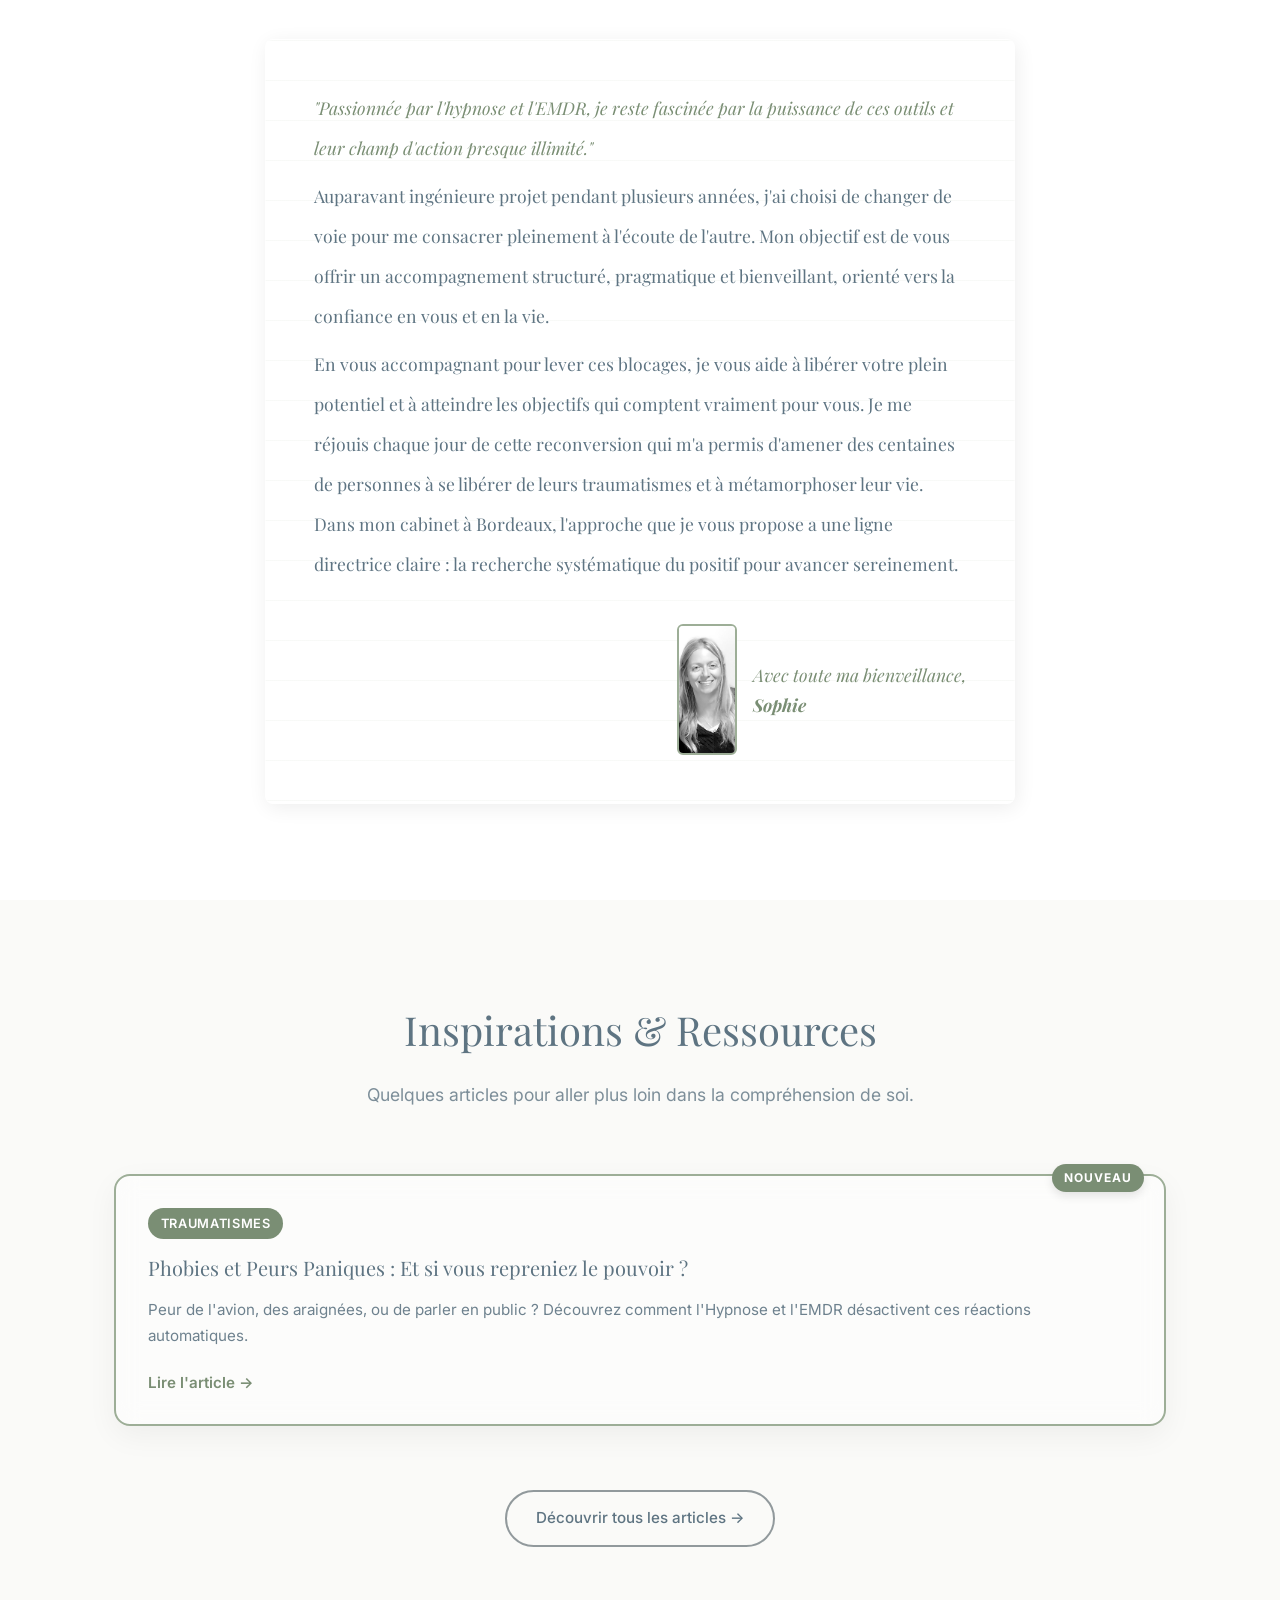
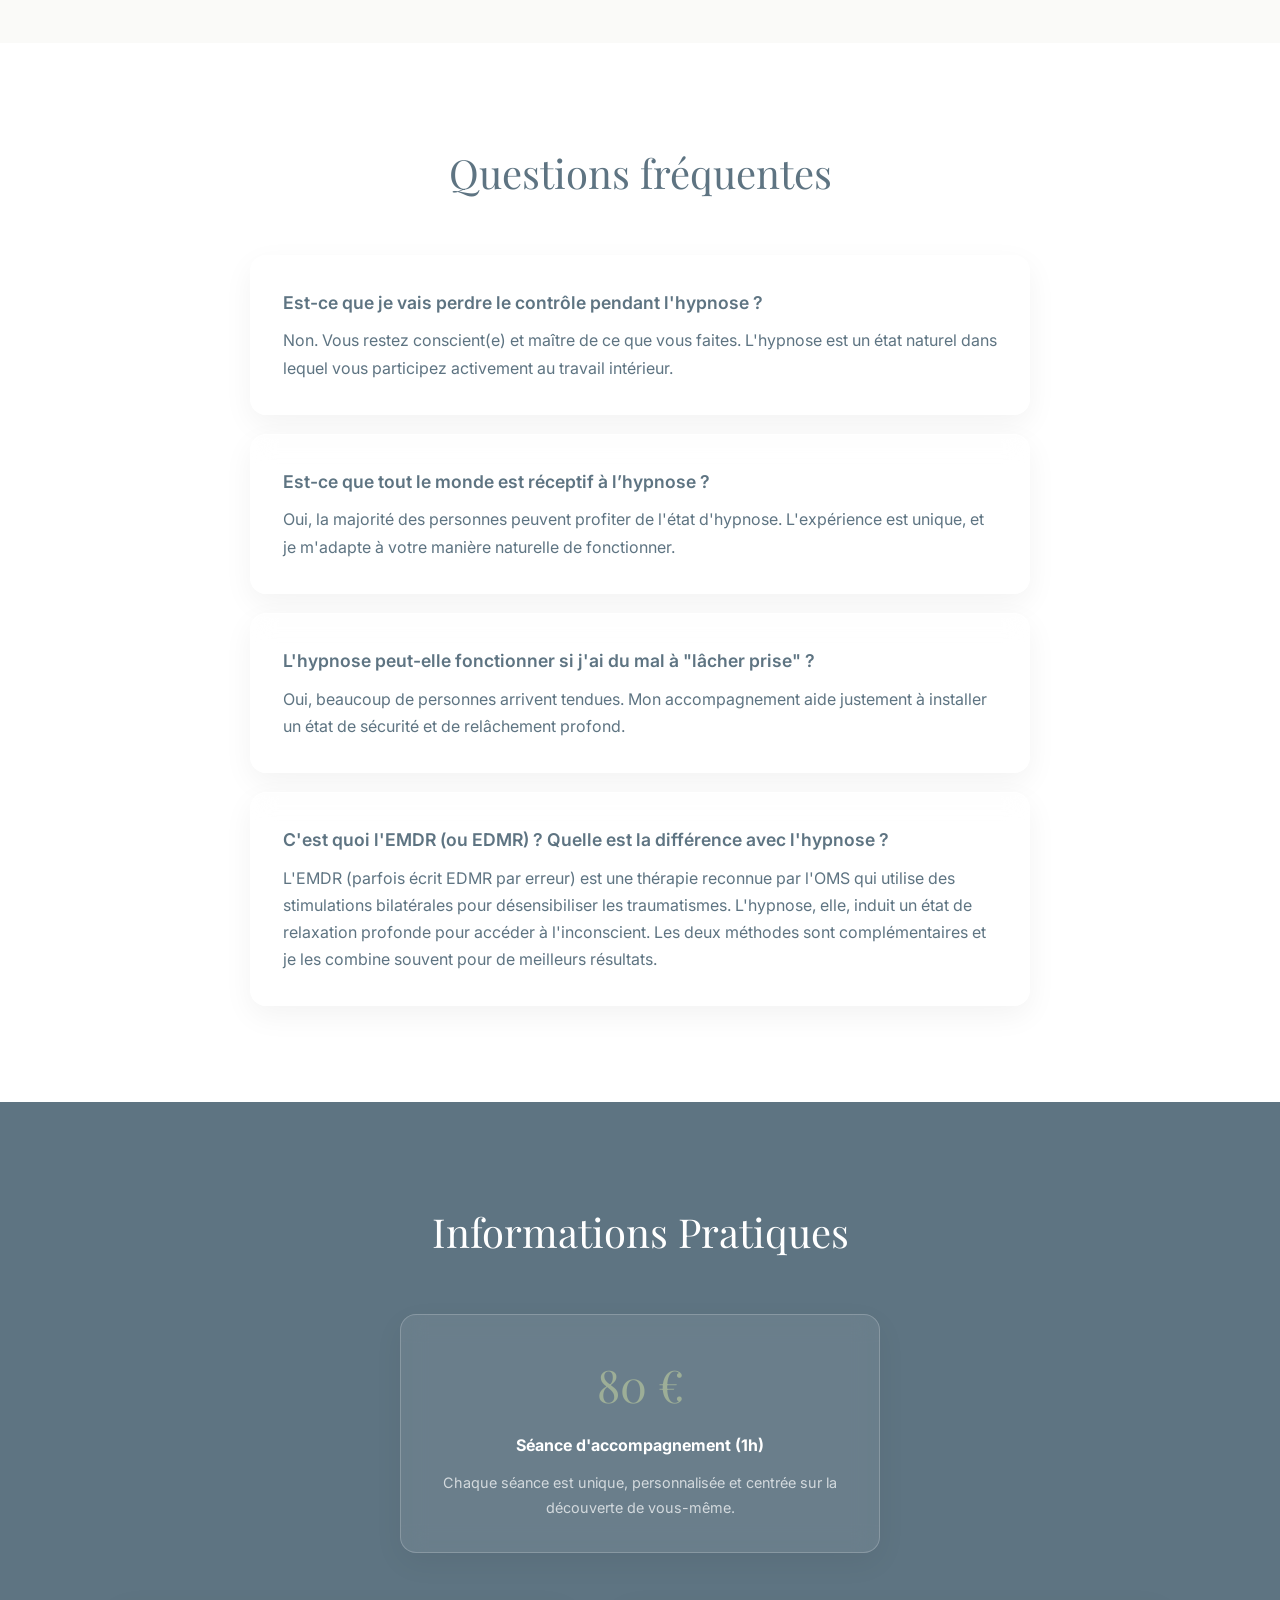
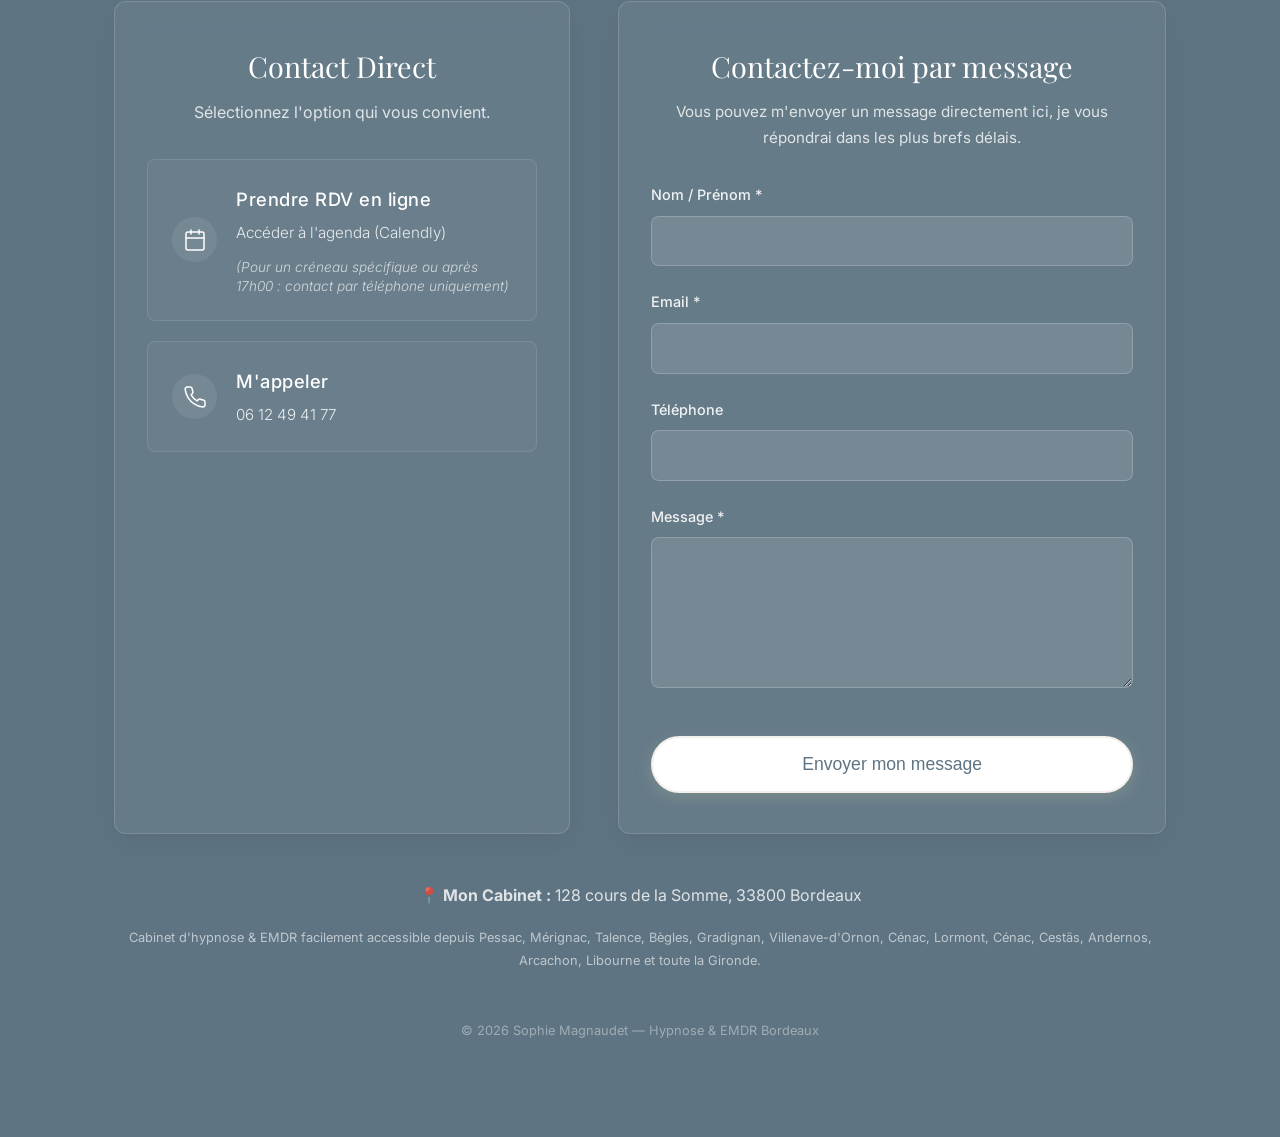
==== commit cb0329a0: "Add files via upload" ====
--- a/index.html
+++ b/index.html
@@ -188,7 +188,7 @@
           href="https://images.unsplash.com/photo-1441974231531-c6227db76b6e?q=60&w=1280&auto=format&fit=crop"
           fetchpriority="high">
 
-    <link rel="stylesheet" href="./styles.css">
+    <link rel="stylesheet" href="./styles.css?v=3">
 </head>
 <body>
 
@@ -461,8 +461,6 @@
                 <p class="tarif-note">Chaque séance est unique, personnalisée et centrée sur la découverte de vous-même.</p>
             </div>
 
-            </div>
-
             <div class="contact-section-split" id="rdv" style="text-align: left;">
                 
                 <!-- Left panel: Contact Info -->
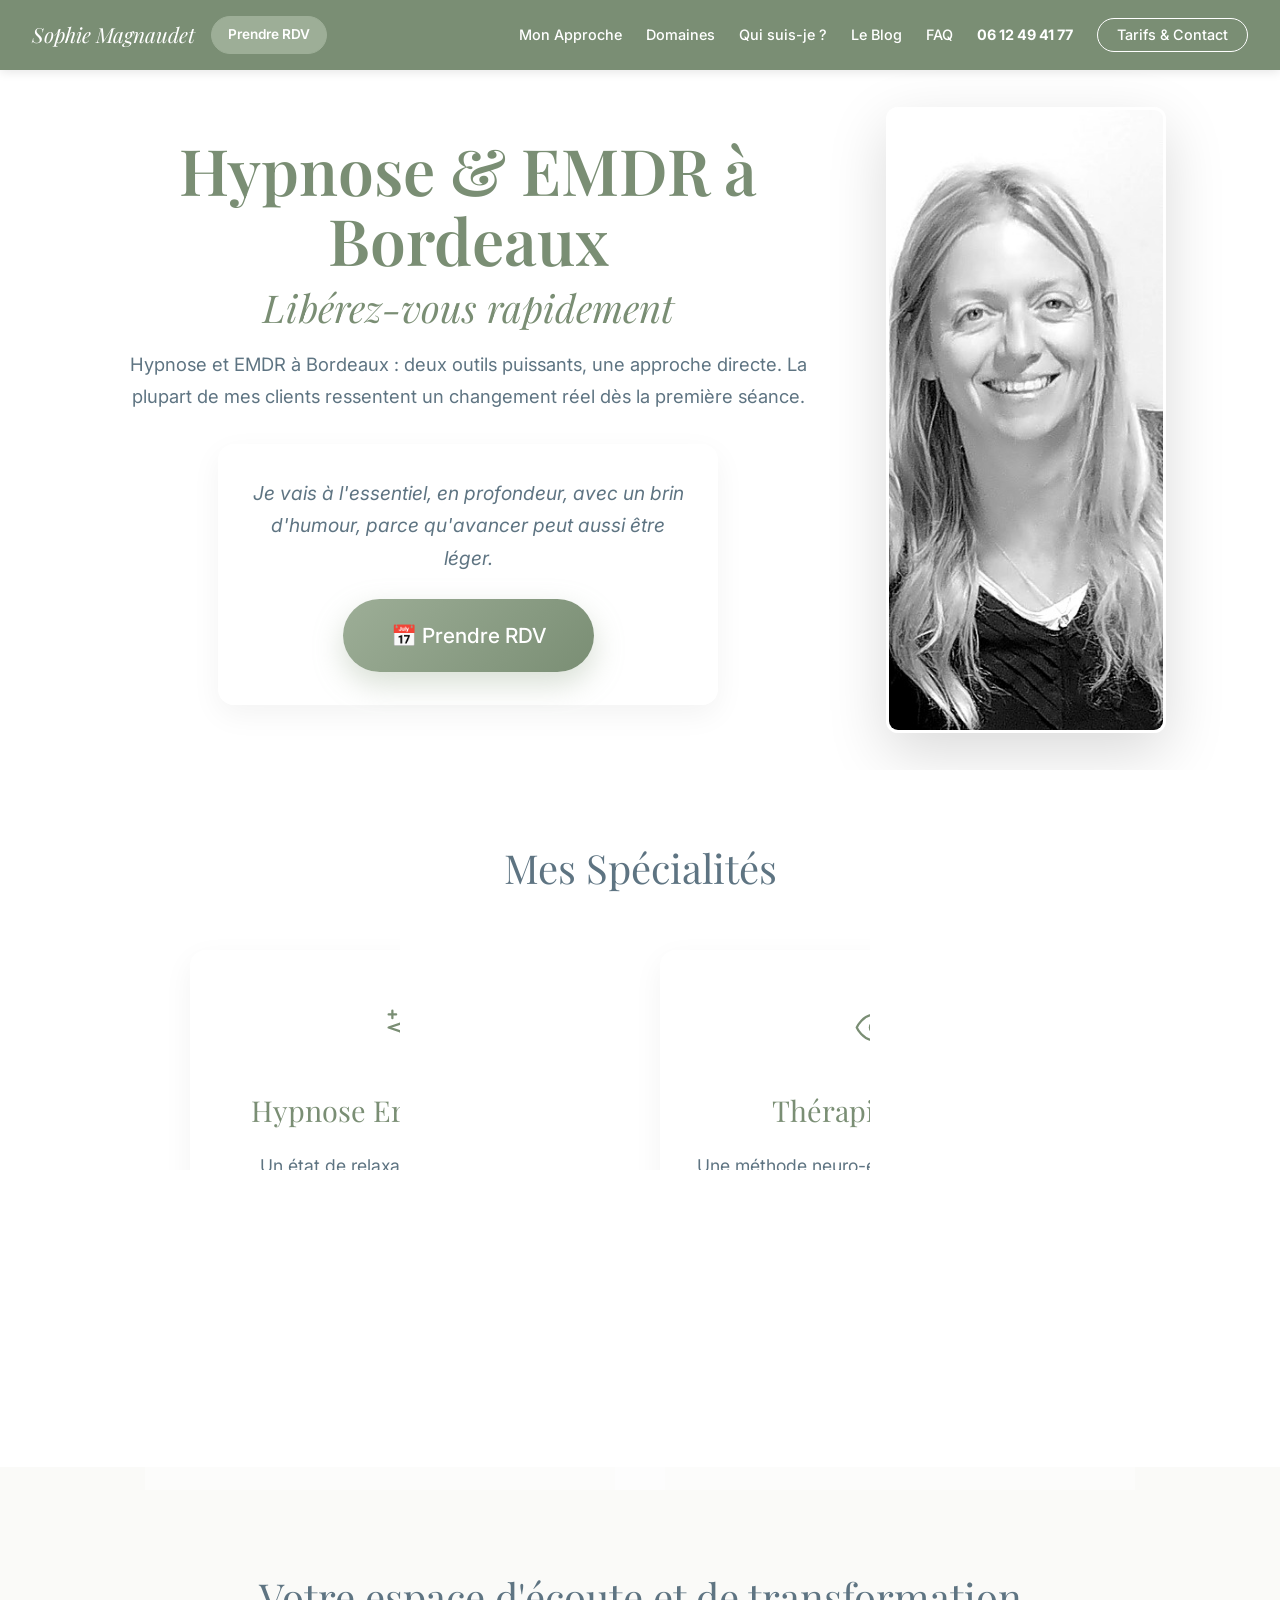
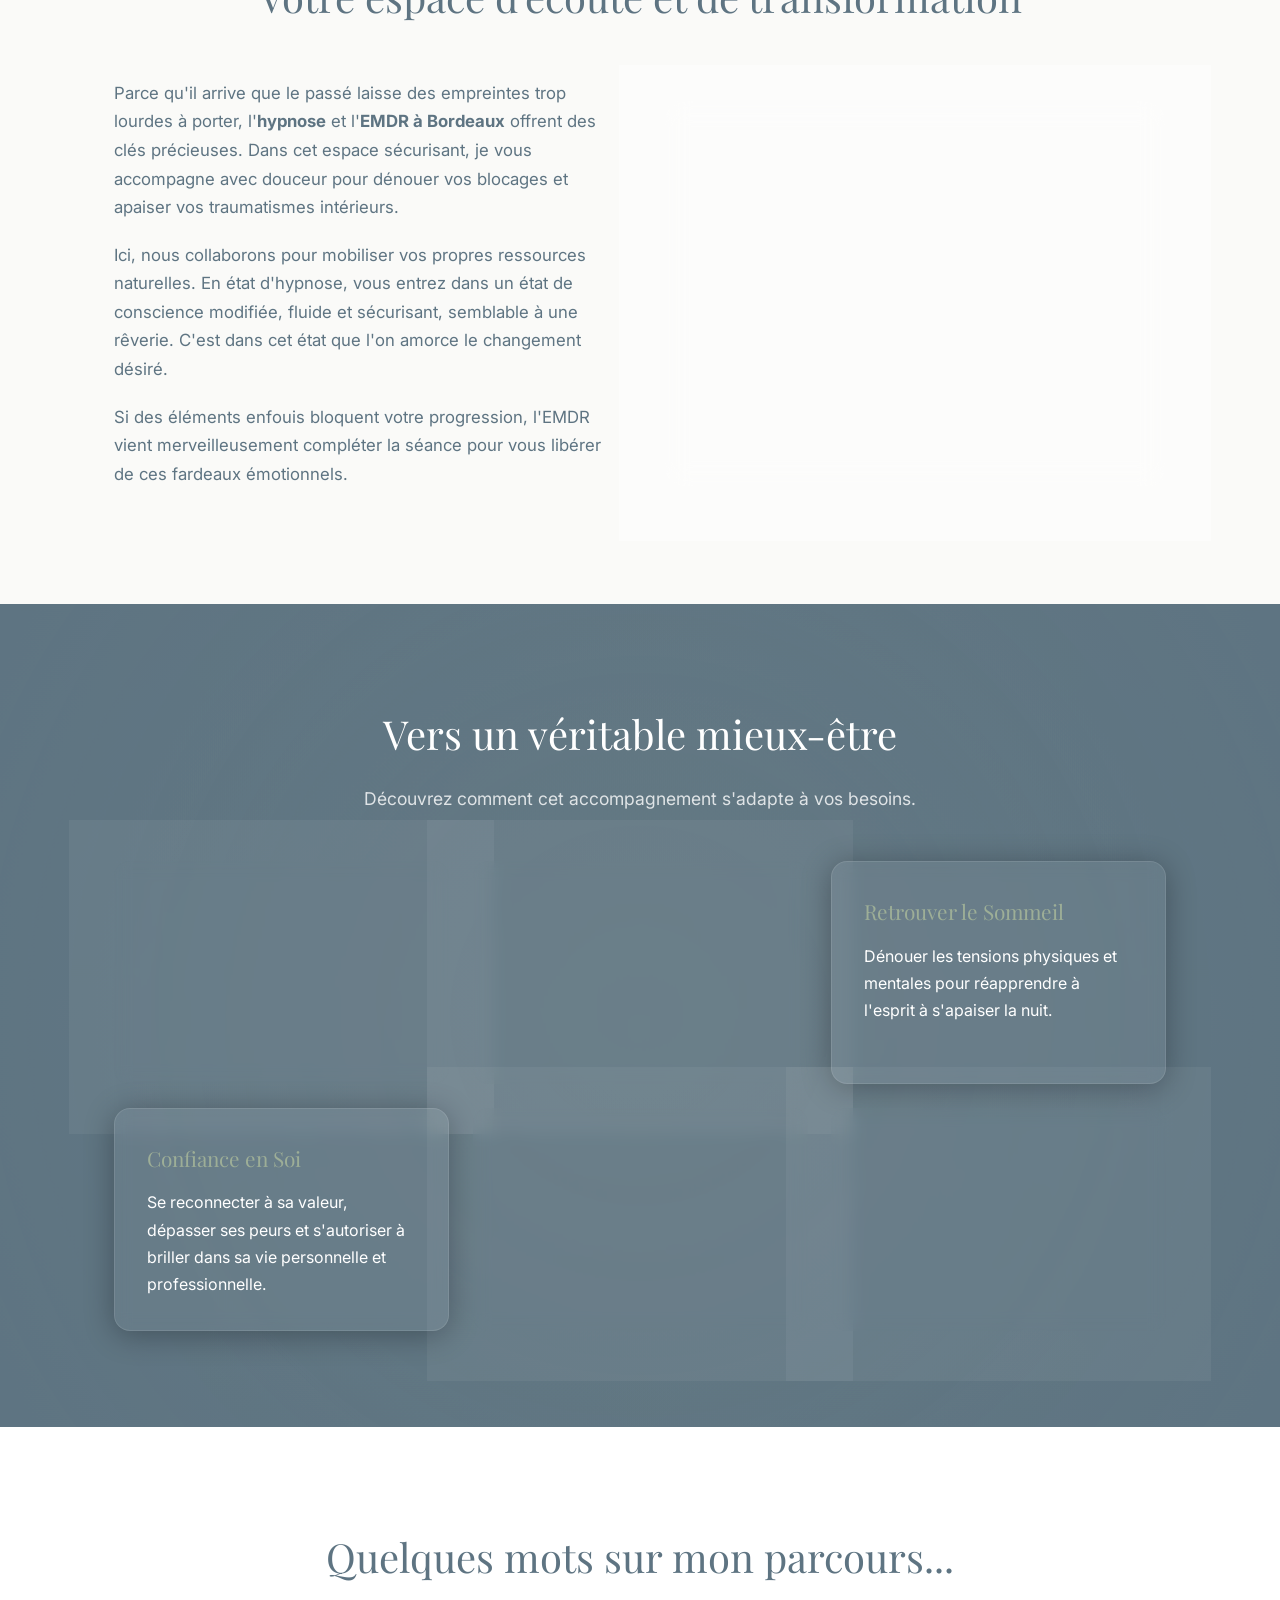
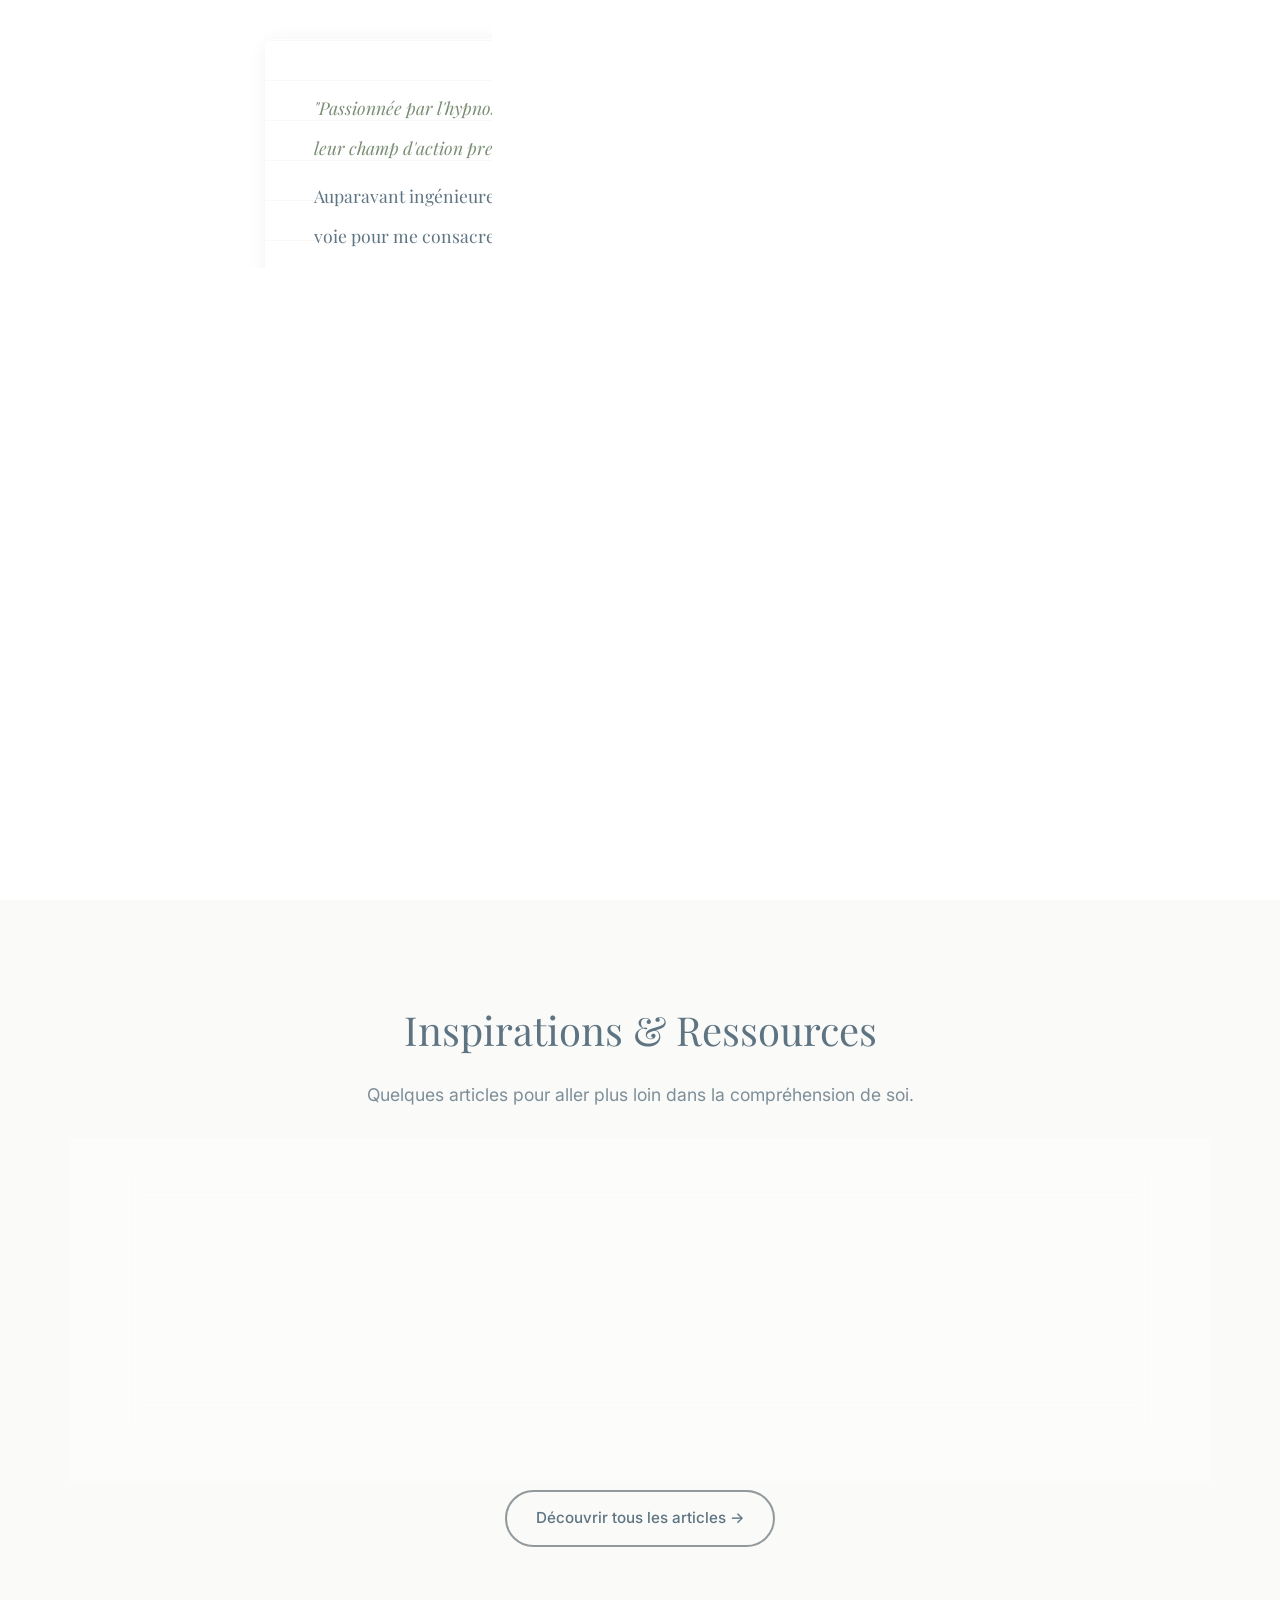
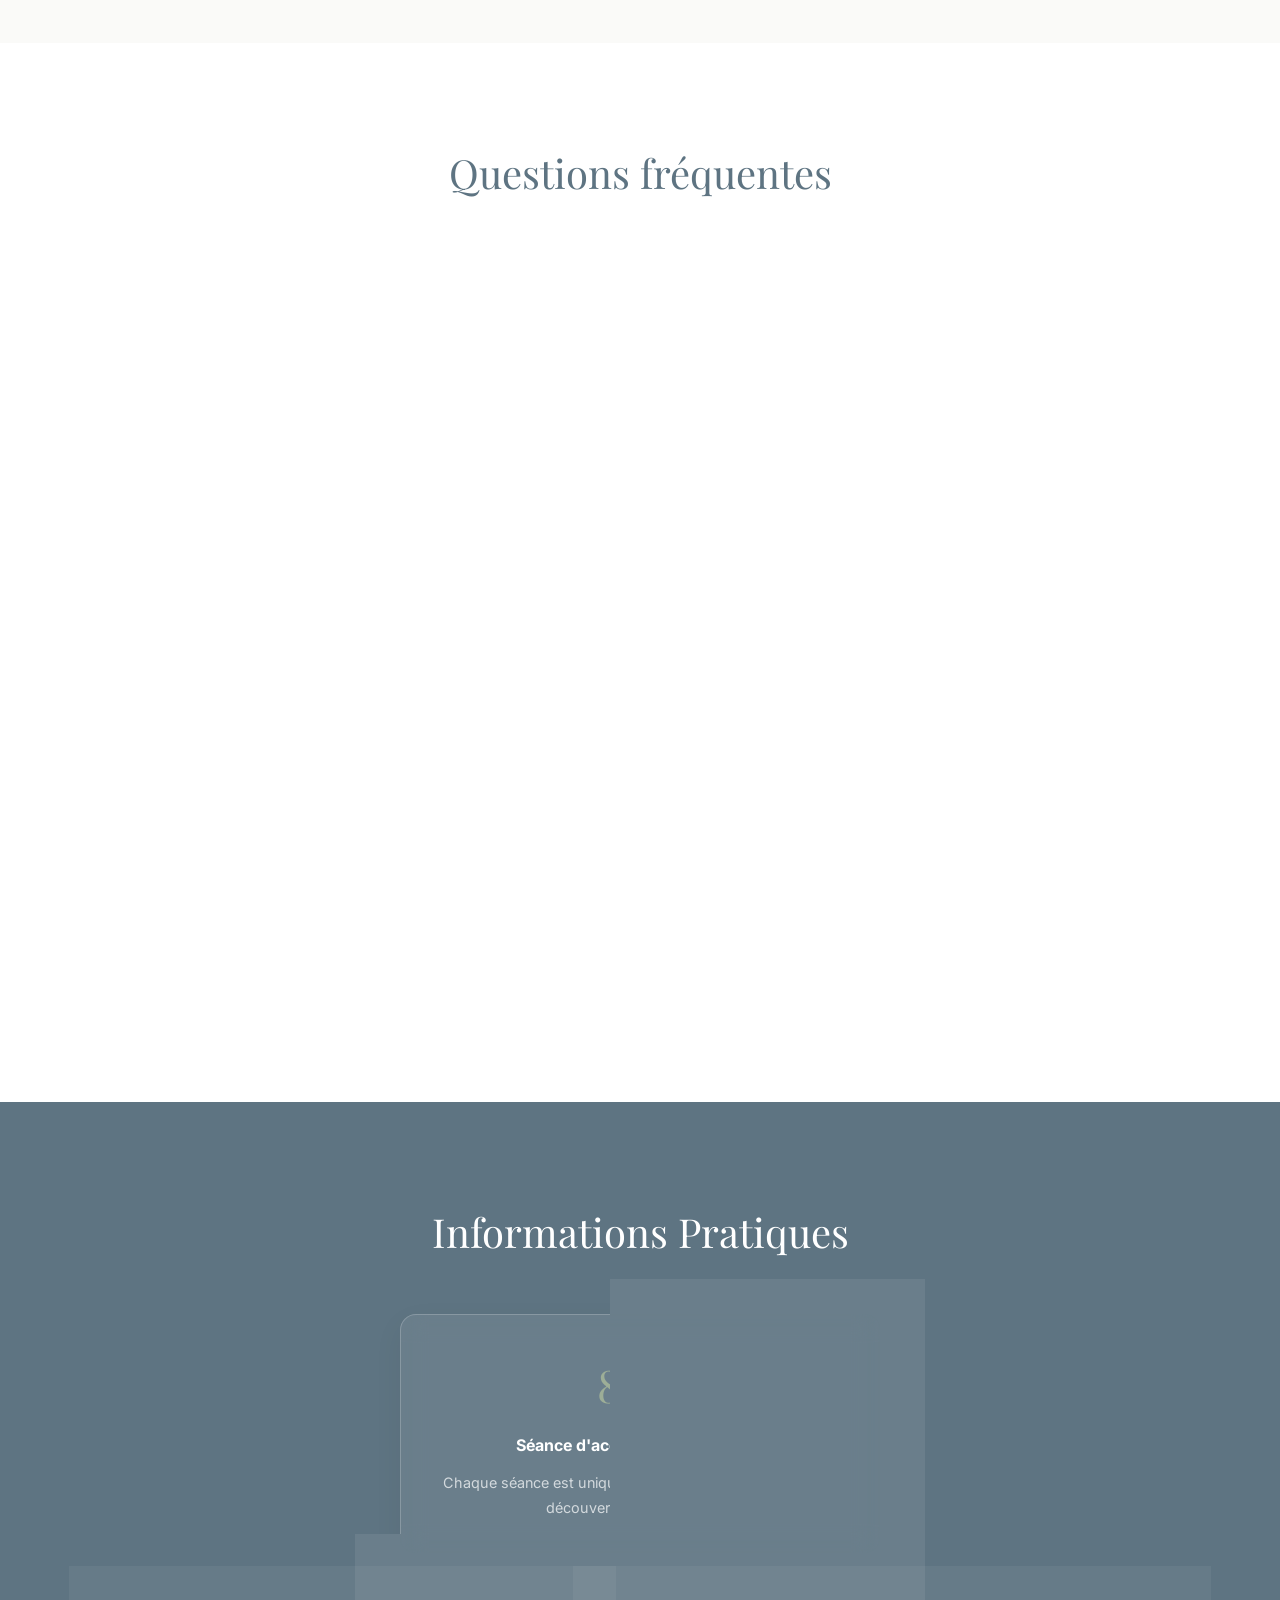
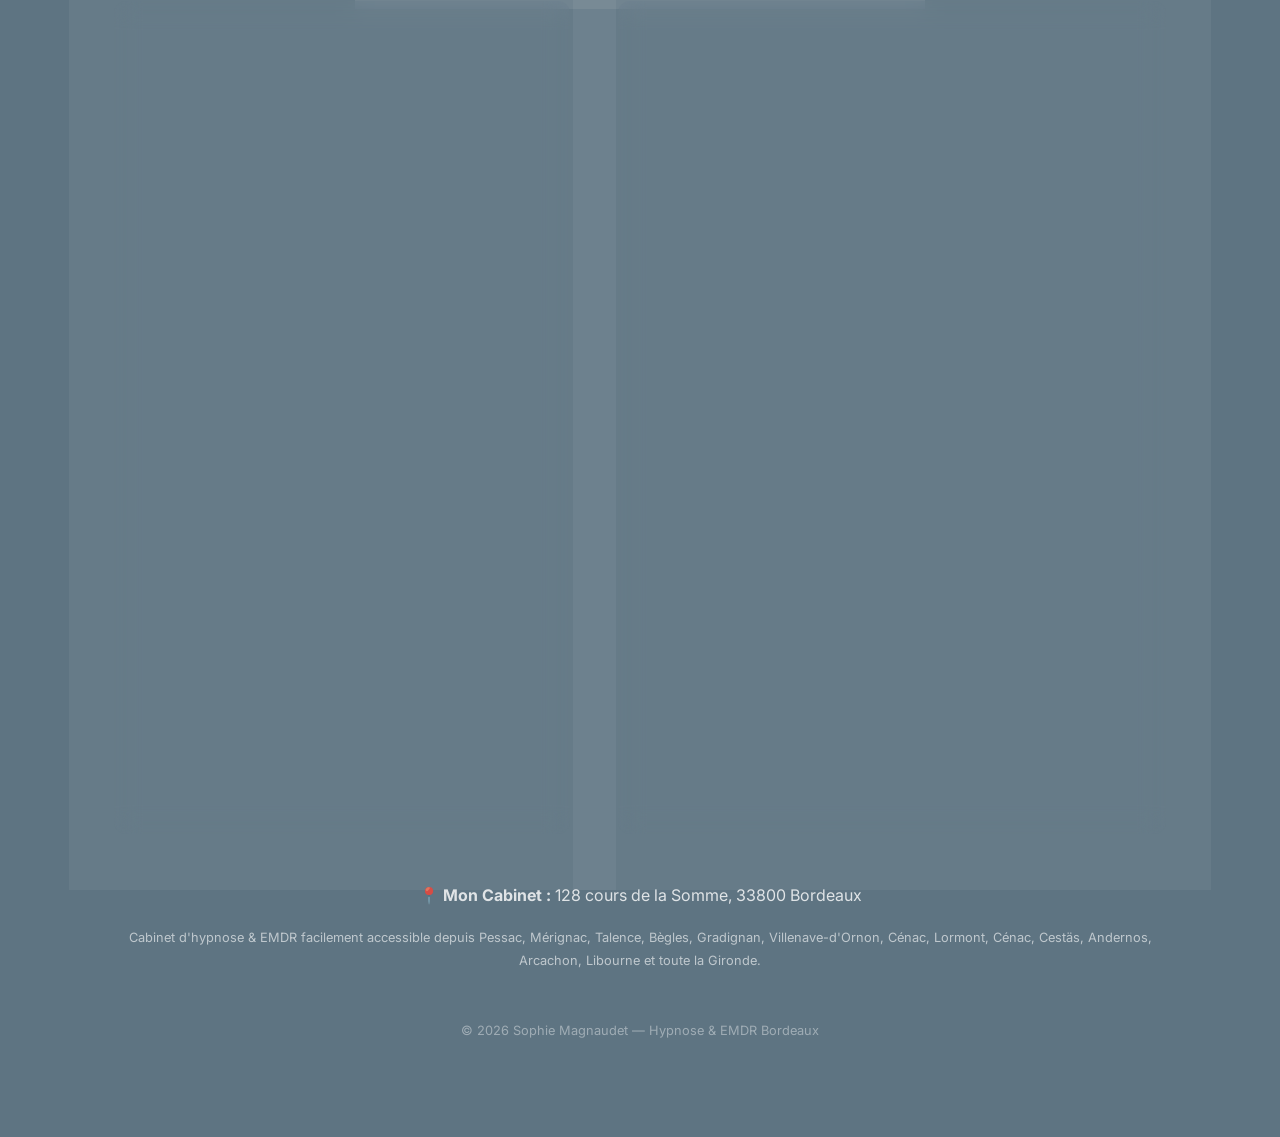
==== commit 7c21eaf6: "Add files via upload" ====
--- a/index.html
+++ b/index.html
@@ -188,7 +188,7 @@
           href="https://images.unsplash.com/photo-1441974231531-c6227db76b6e?q=60&w=1280&auto=format&fit=crop"
           fetchpriority="high">
 
-    <link rel="stylesheet" href="./styles.css?v=3">
+    <link rel="stylesheet" href="./styles.css?v=5">
 </head>
 <body>
 
@@ -197,7 +197,6 @@
         <div class="nav-brand">
             Sophie Magnaudet
             <div class="nav-contact-group">
-                <a href="tel:0612494177" class="nav-mobile-tel" aria-label="Appeler">📞</a>
                 <a href="#tarifs" class="nav-rdv-btn">Prendre RDV</a>
             </div>
         </div>
--- a/styles.css
+++ b/styles.css
@@ -1081,10 +1081,12 @@
 
 @media screen and (max-width: 400px) {
     .nav-brand {
-        font-size: 1rem;
+        font-size: 0.9rem;
     }
     .nav-rdv-btn {
-        display: none; /* Cache le bouton sur les très petits écrans pour éviter le chevauchement */
+        padding: 0.2rem 0.5rem;
+        font-size: 0.65rem;
+        letter-spacing: -0.5px;
     }
 }
 
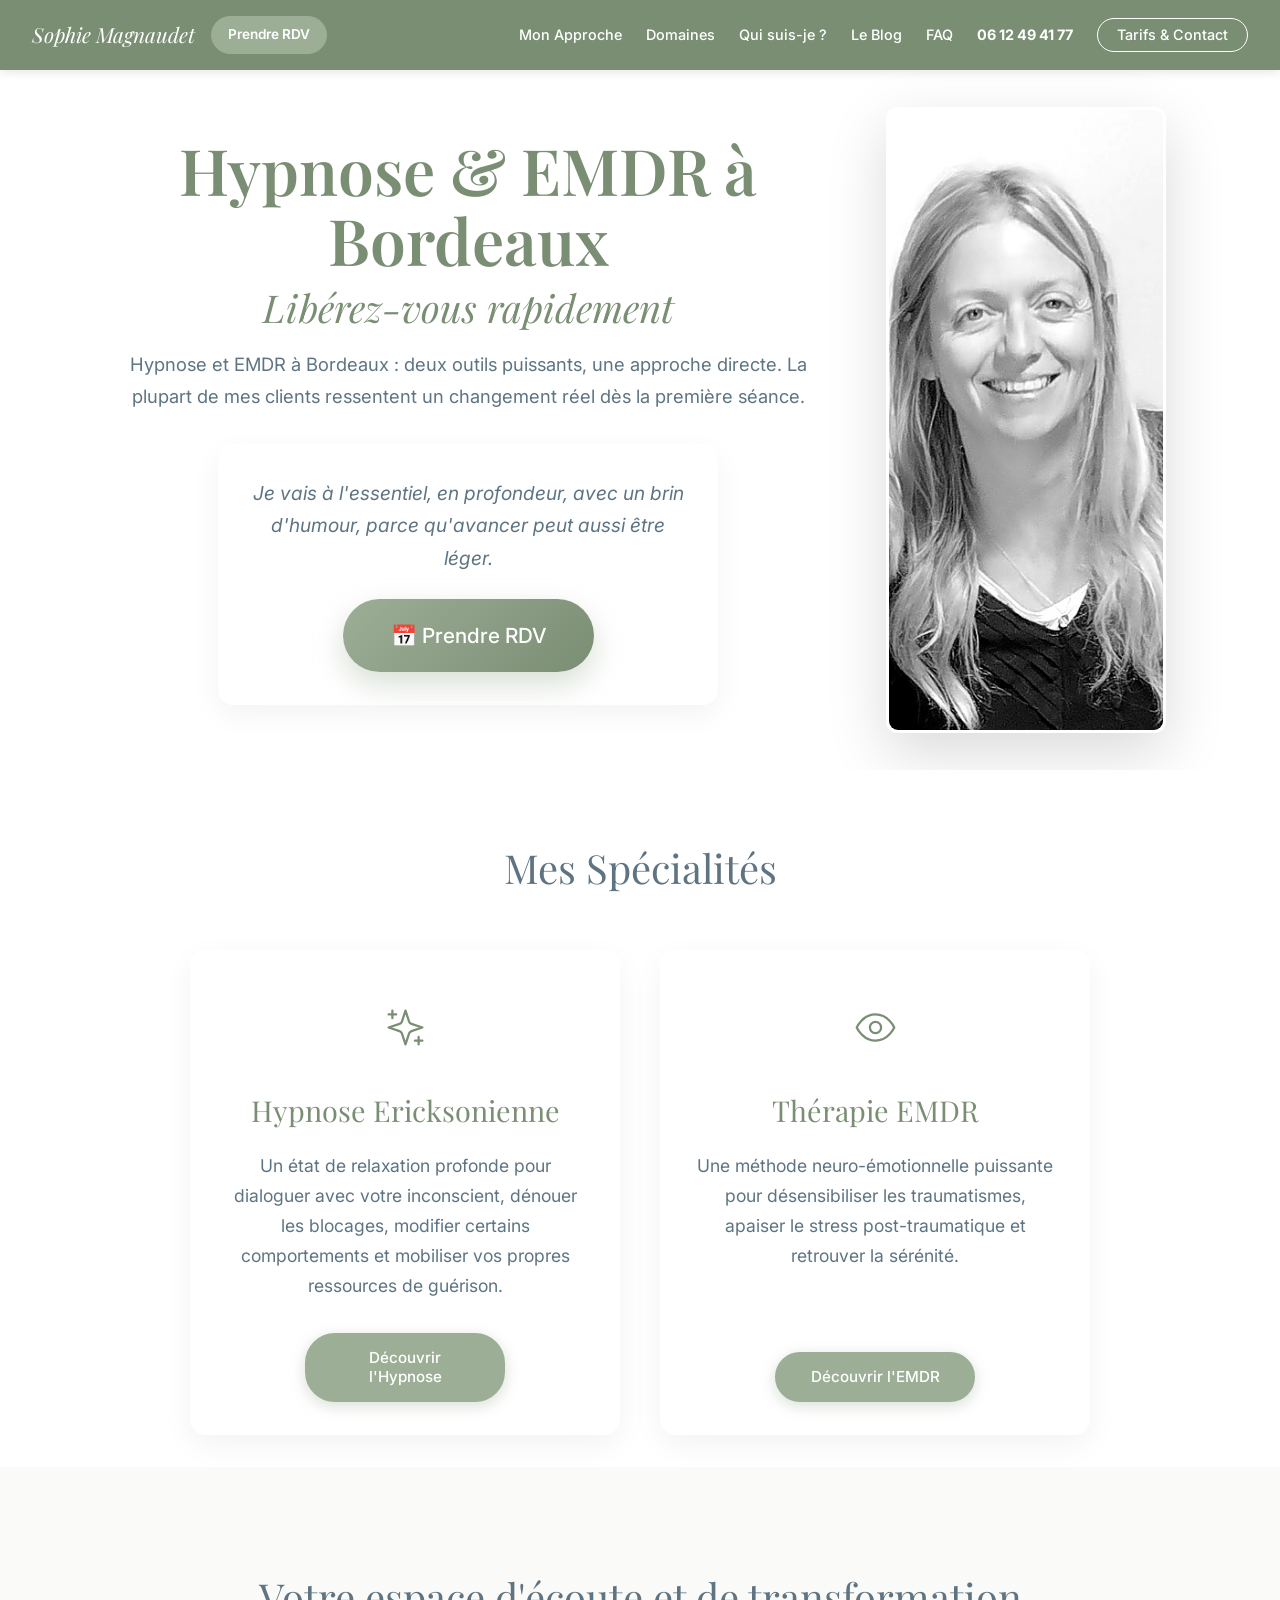
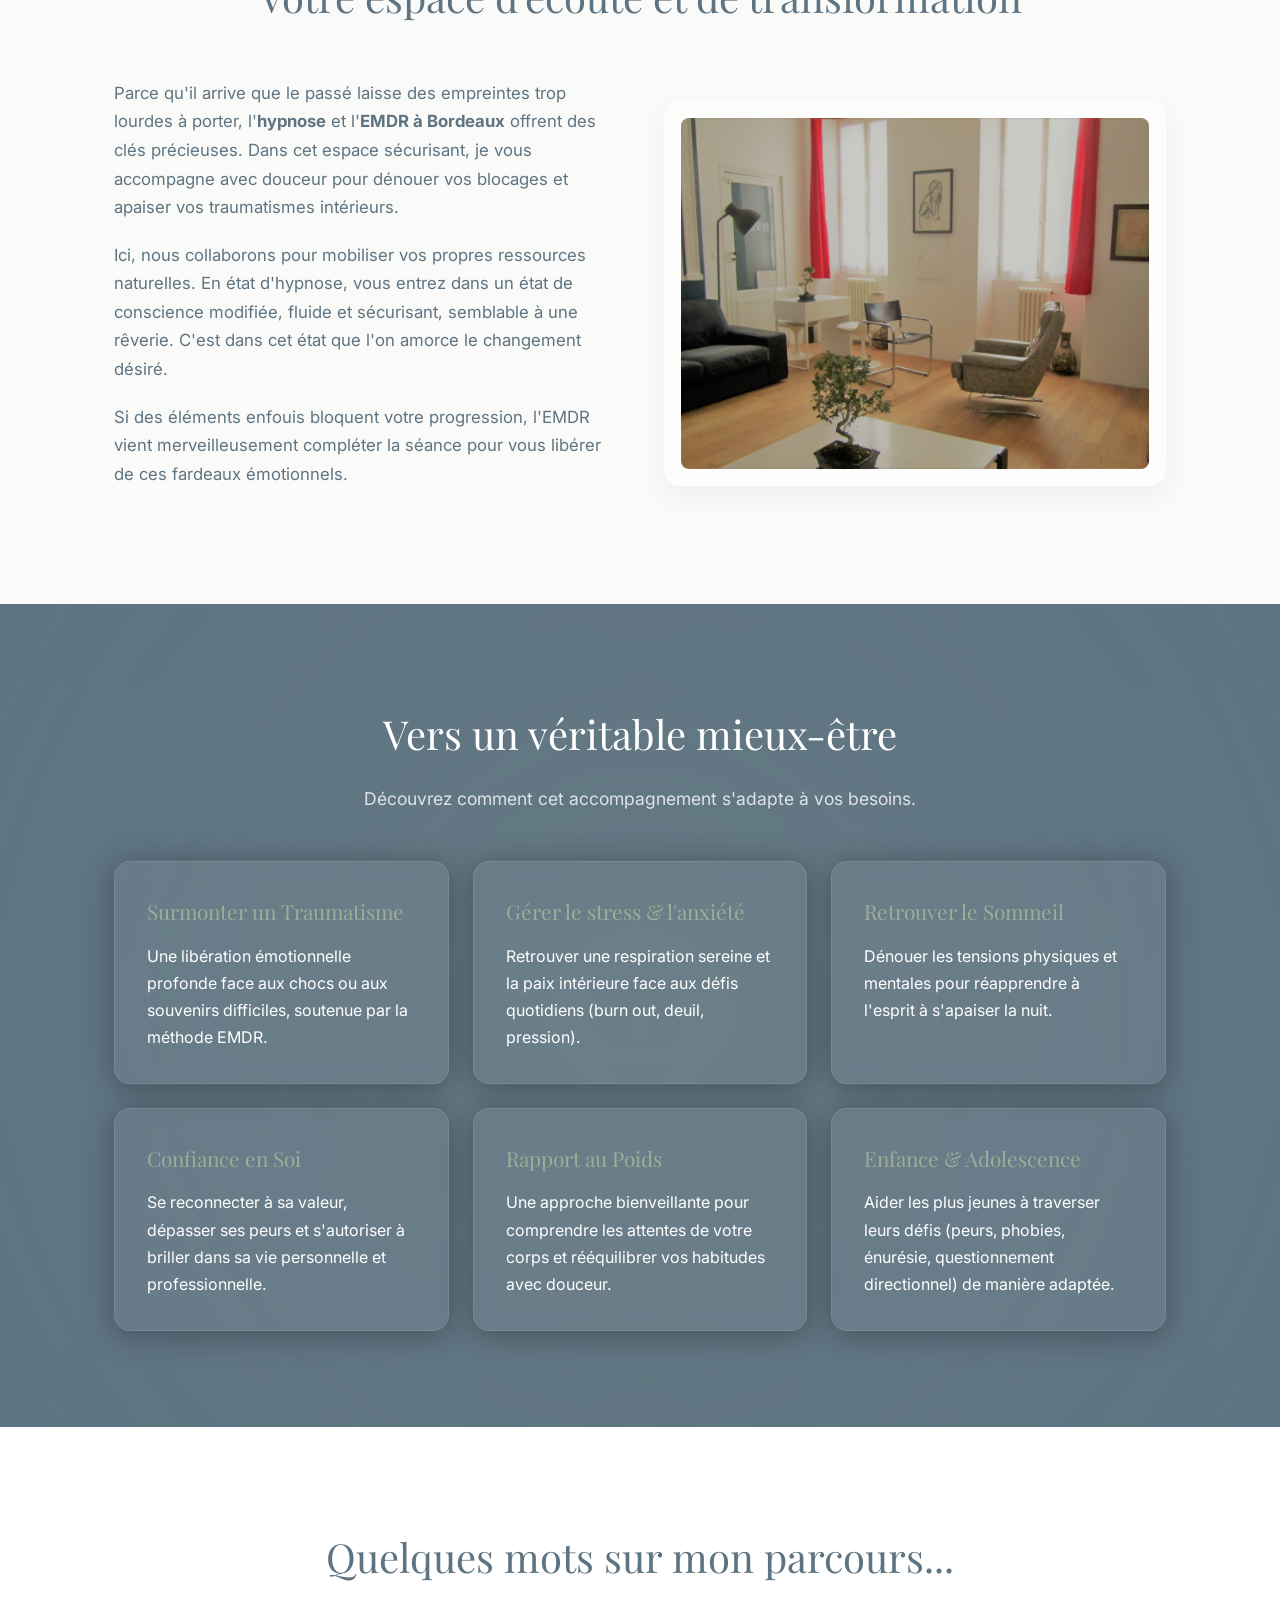
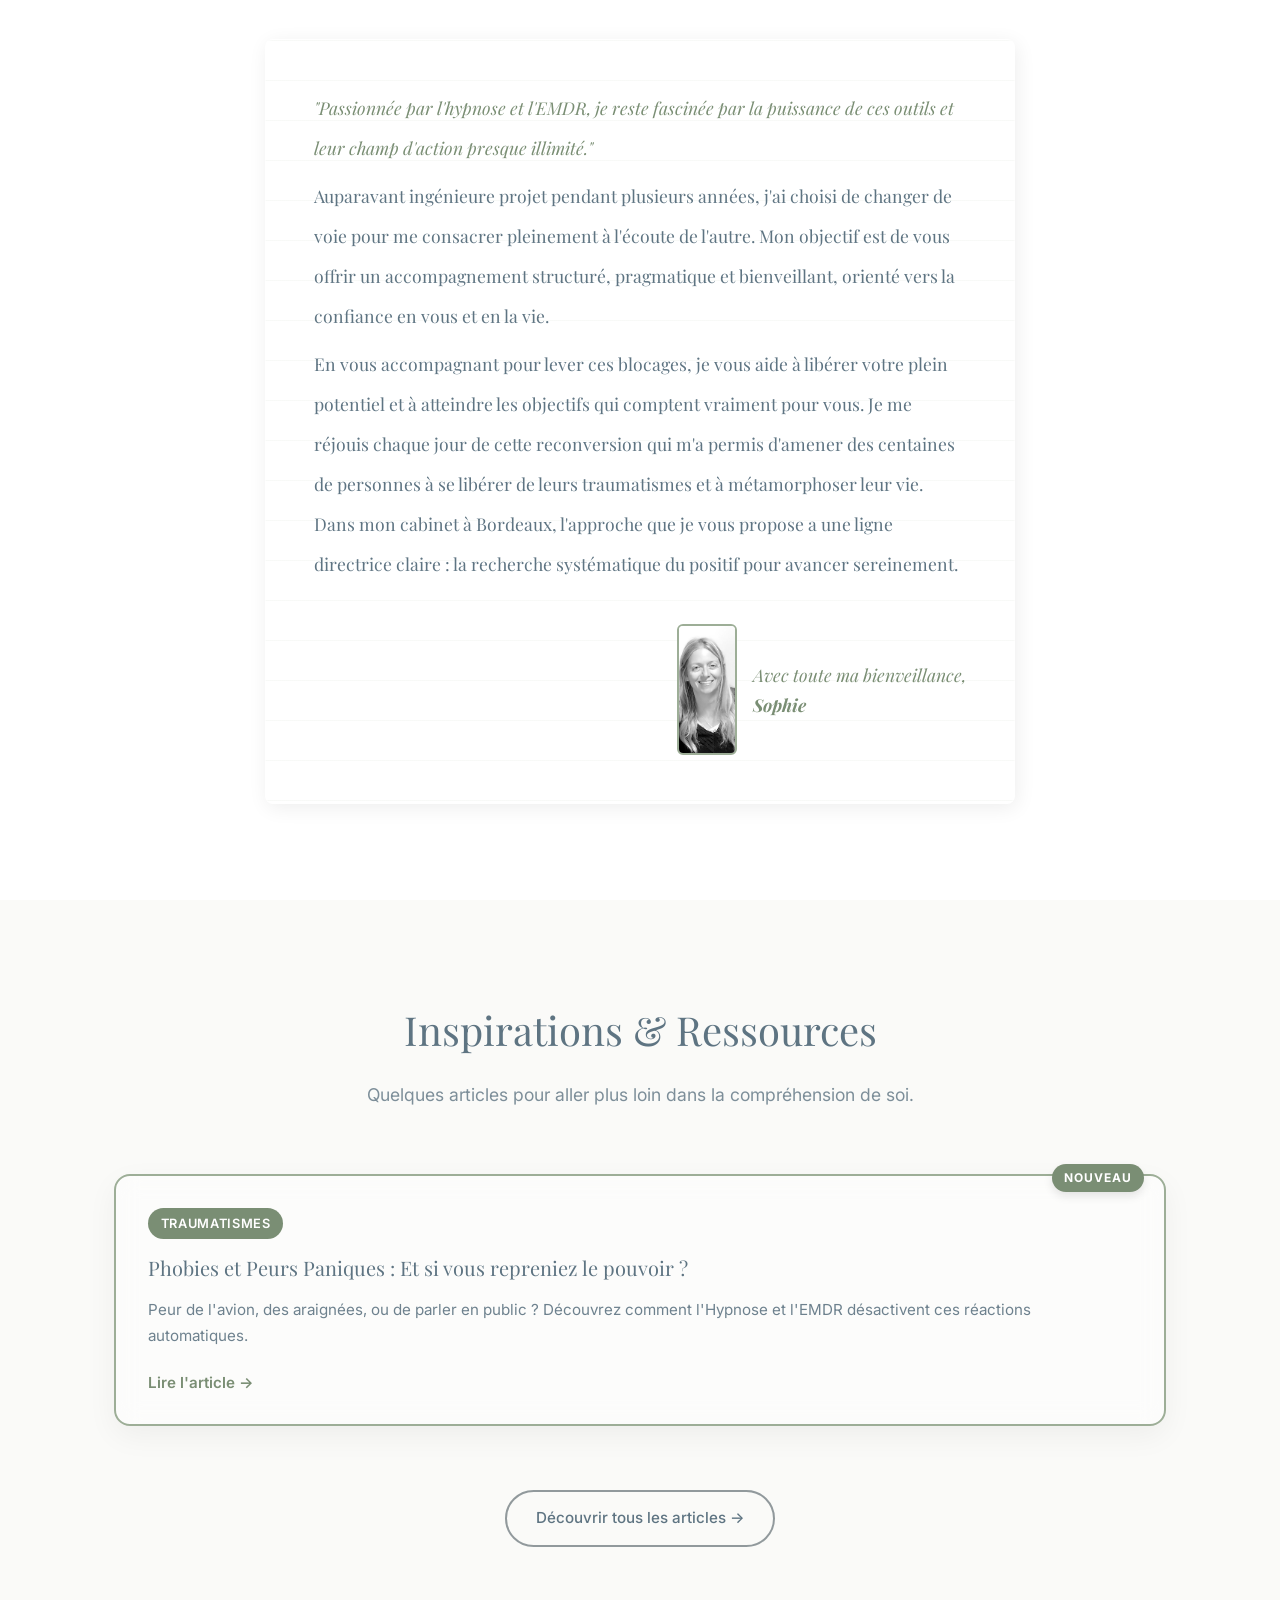
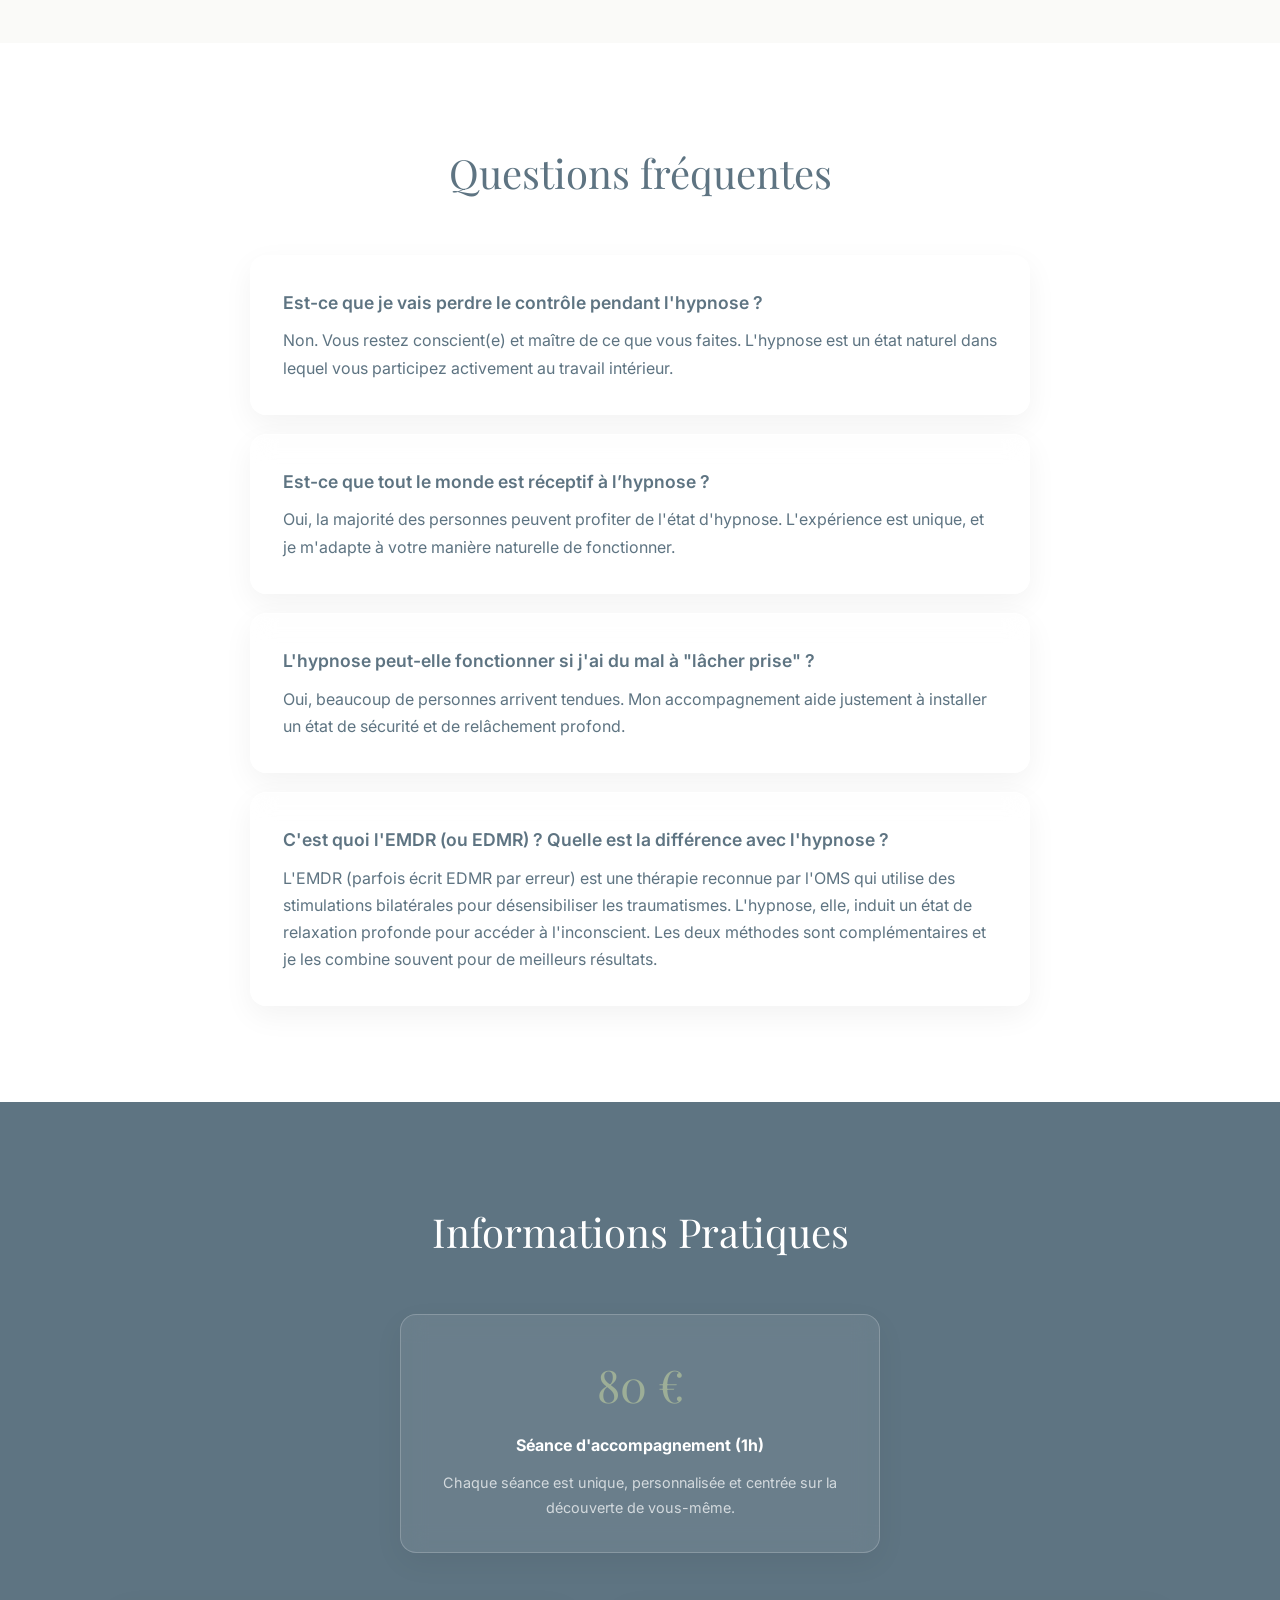
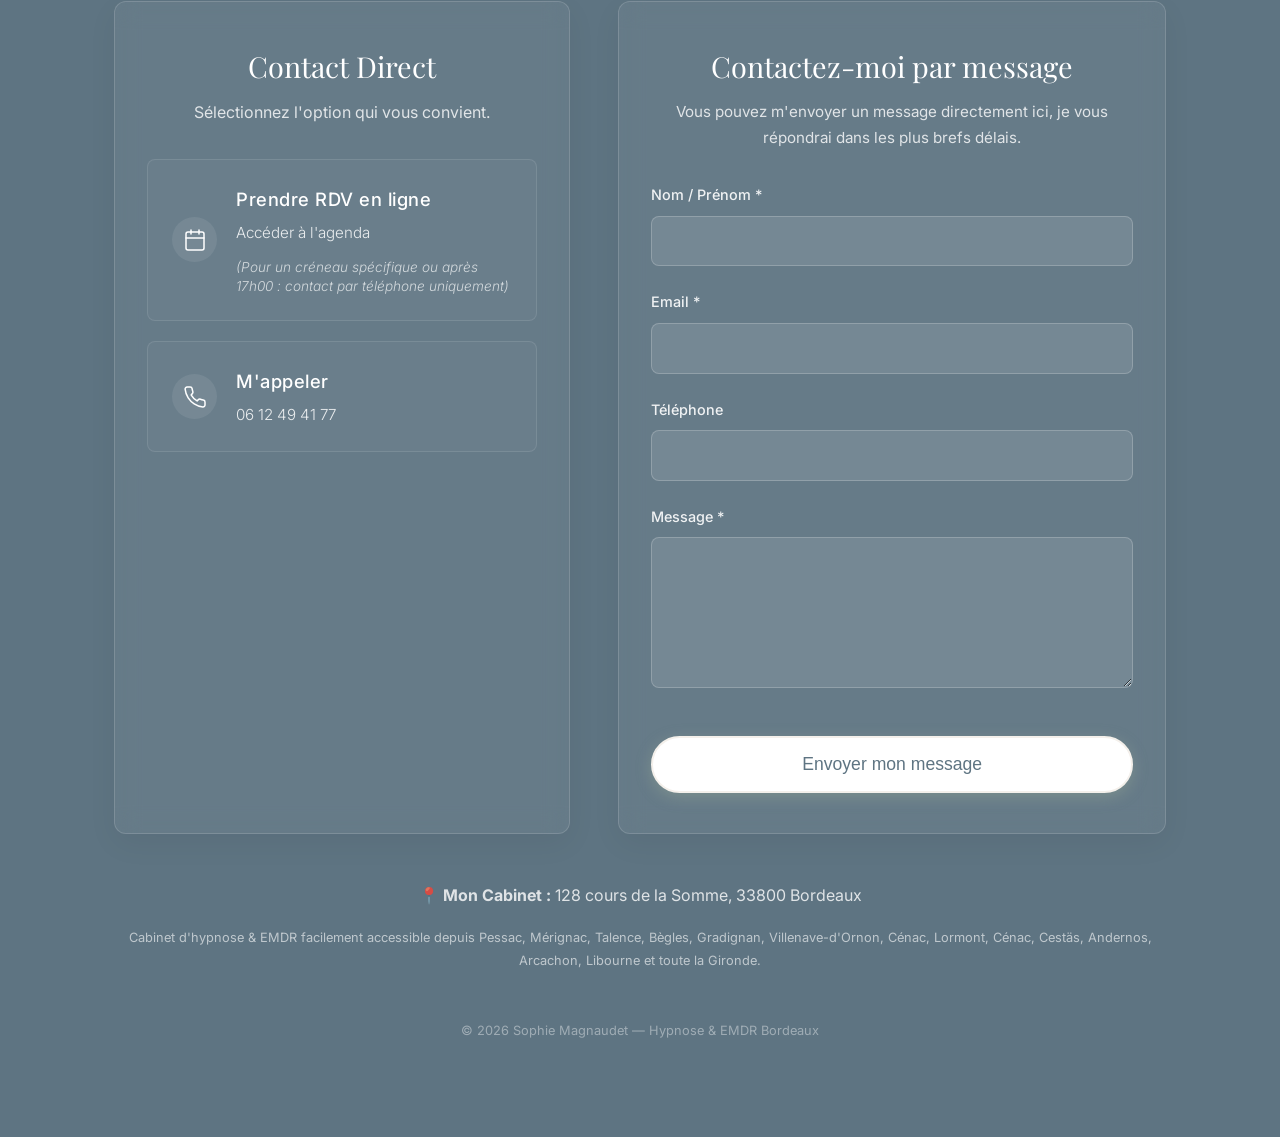
==== commit 5c423d5c: "Add files via upload" ====
--- a/index.html
+++ b/index.html
@@ -39,8 +39,7 @@
     <meta name="twitter:description" content="Libérez-vous rapidement de vos blocages avec Sophie Magnaudet, hypnothérapeute certifiée à Bordeaux. Spécialiste Hypnose & EMDR pour un changement réel dès la première séance.">
     <meta name="twitter:image" content="https://www.hypnose-emdr-bordeaux.com/image/sophie-identite.jpg">
 
-    <!-- ✅ Calendly : Styles pour le module de réservation -->
-    <link href="https://assets.calendly.com/assets/external/widget.css" rel="stylesheet">
+
 
     <!-- ✅ SEO : Données structurées JSON-LD — LocalBusiness + Person + FAQPage -->
     <script type="application/ld+json">
@@ -469,8 +468,8 @@
 
                     <div class="contact-method-list">
                         
-                        <!-- Calendly -->
-                        <a href="#" onclick="Calendly.initPopupWidget({url: 'https://calendly.com/hypnose-bordeaux-magnaudet'});return false;" class="contact-method-item">
+                        <!-- Cal.com -->
+                        <a href="https://cal.com/hypnose-emdr-bordeaux" target="_blank" rel="noopener noreferrer" class="contact-method-item">
                             <div class="contact-icon">
                                 <svg viewBox="0 0 24 24" width="24" height="24" fill="none" stroke="currentColor" stroke-width="1.5" stroke-linecap="round" stroke-linejoin="round">
                                     <rect x="3" y="4" width="18" height="18" rx="2" ry="2"></rect>
@@ -481,7 +480,7 @@
                             </div>
                             <div class="contact-details">
                                 <h4>Prendre RDV en ligne</h4>
-                                <span class="contact-hl">Accéder à l'agenda (Calendly)</span>
+                                <span class="contact-hl">Accéder à l'agenda</span>
                                 <p class="contact-note">(Pour un créneau spécifique ou après 17h00 : contact par téléphone uniquement)</p>
                             </div>
                         </a>
@@ -561,7 +560,6 @@
     </footer>
 
     <!-- Scripts -->
-    <script src="https://assets.calendly.com/assets/external/widget.js" type="text/javascript" async></script>
     <script>
         // === MENU HAMBURGER ===
         const btn = document.getElementById('hamburger-btn');
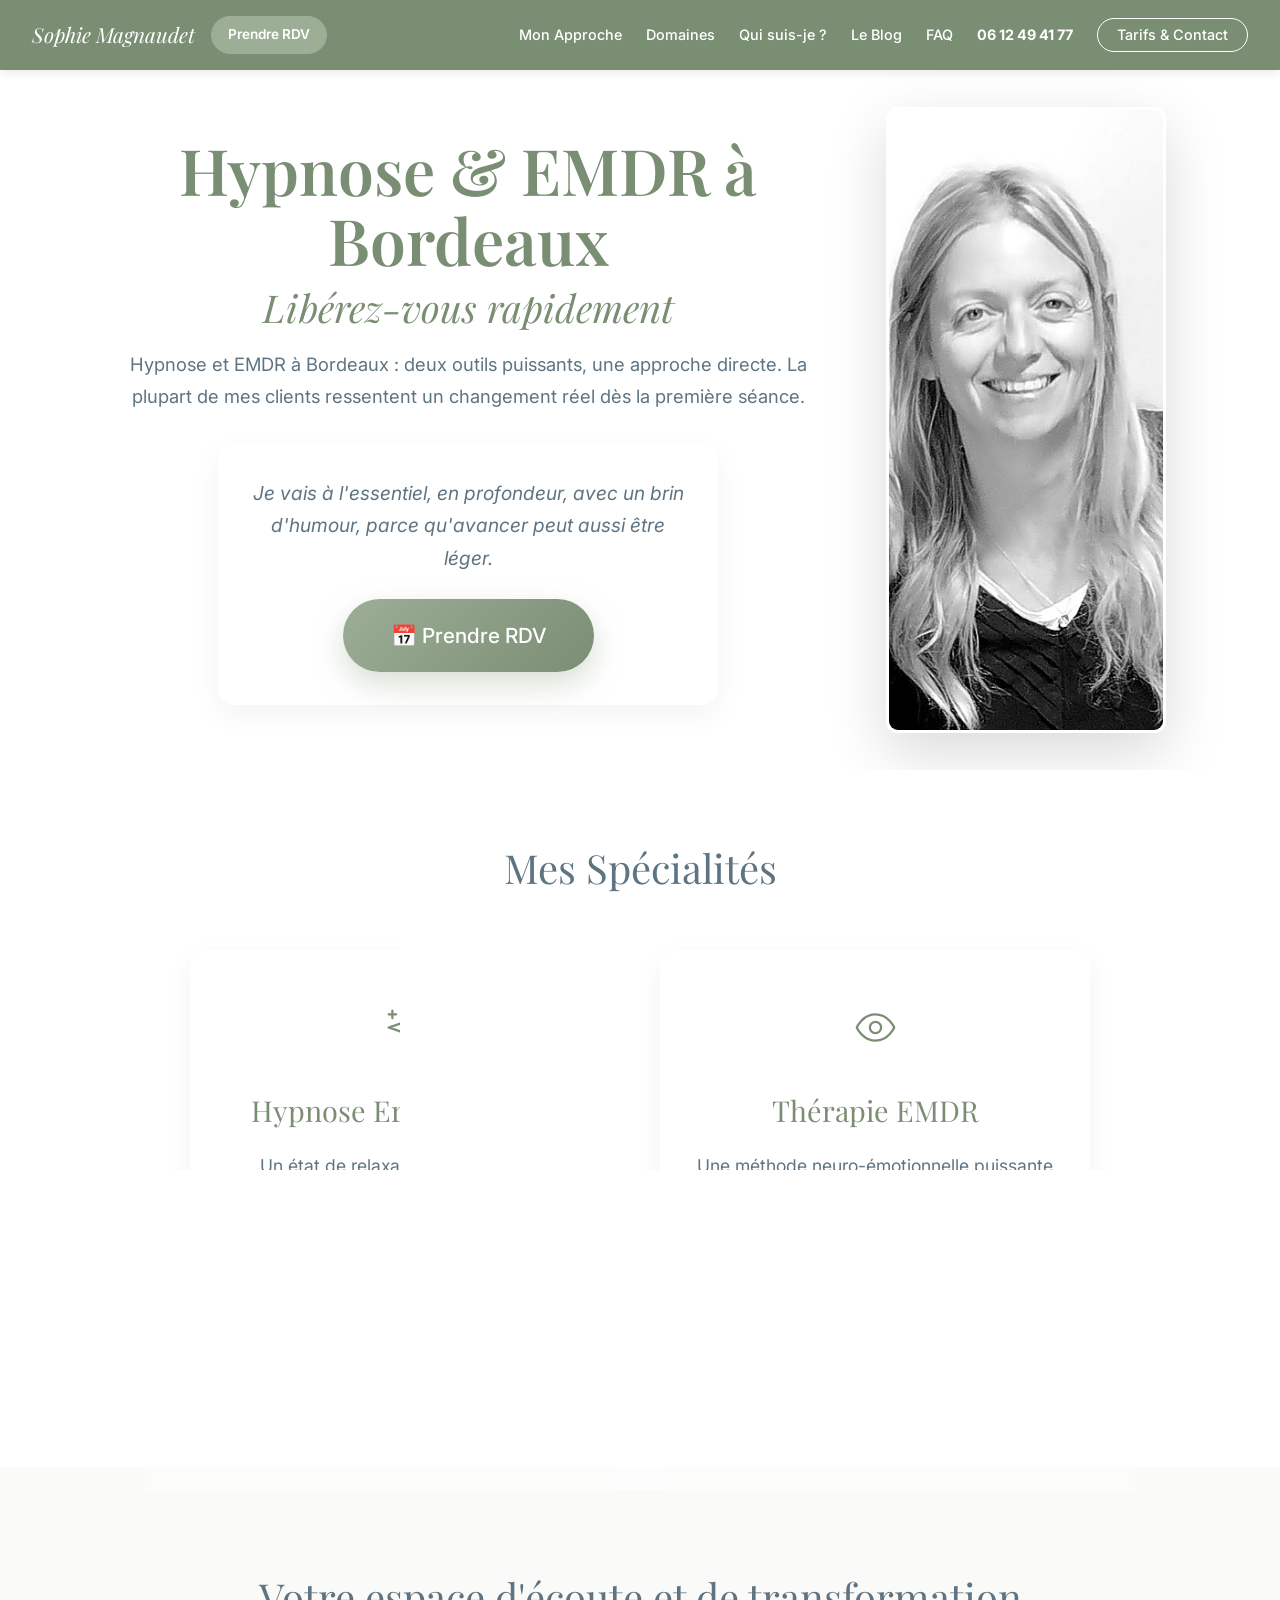
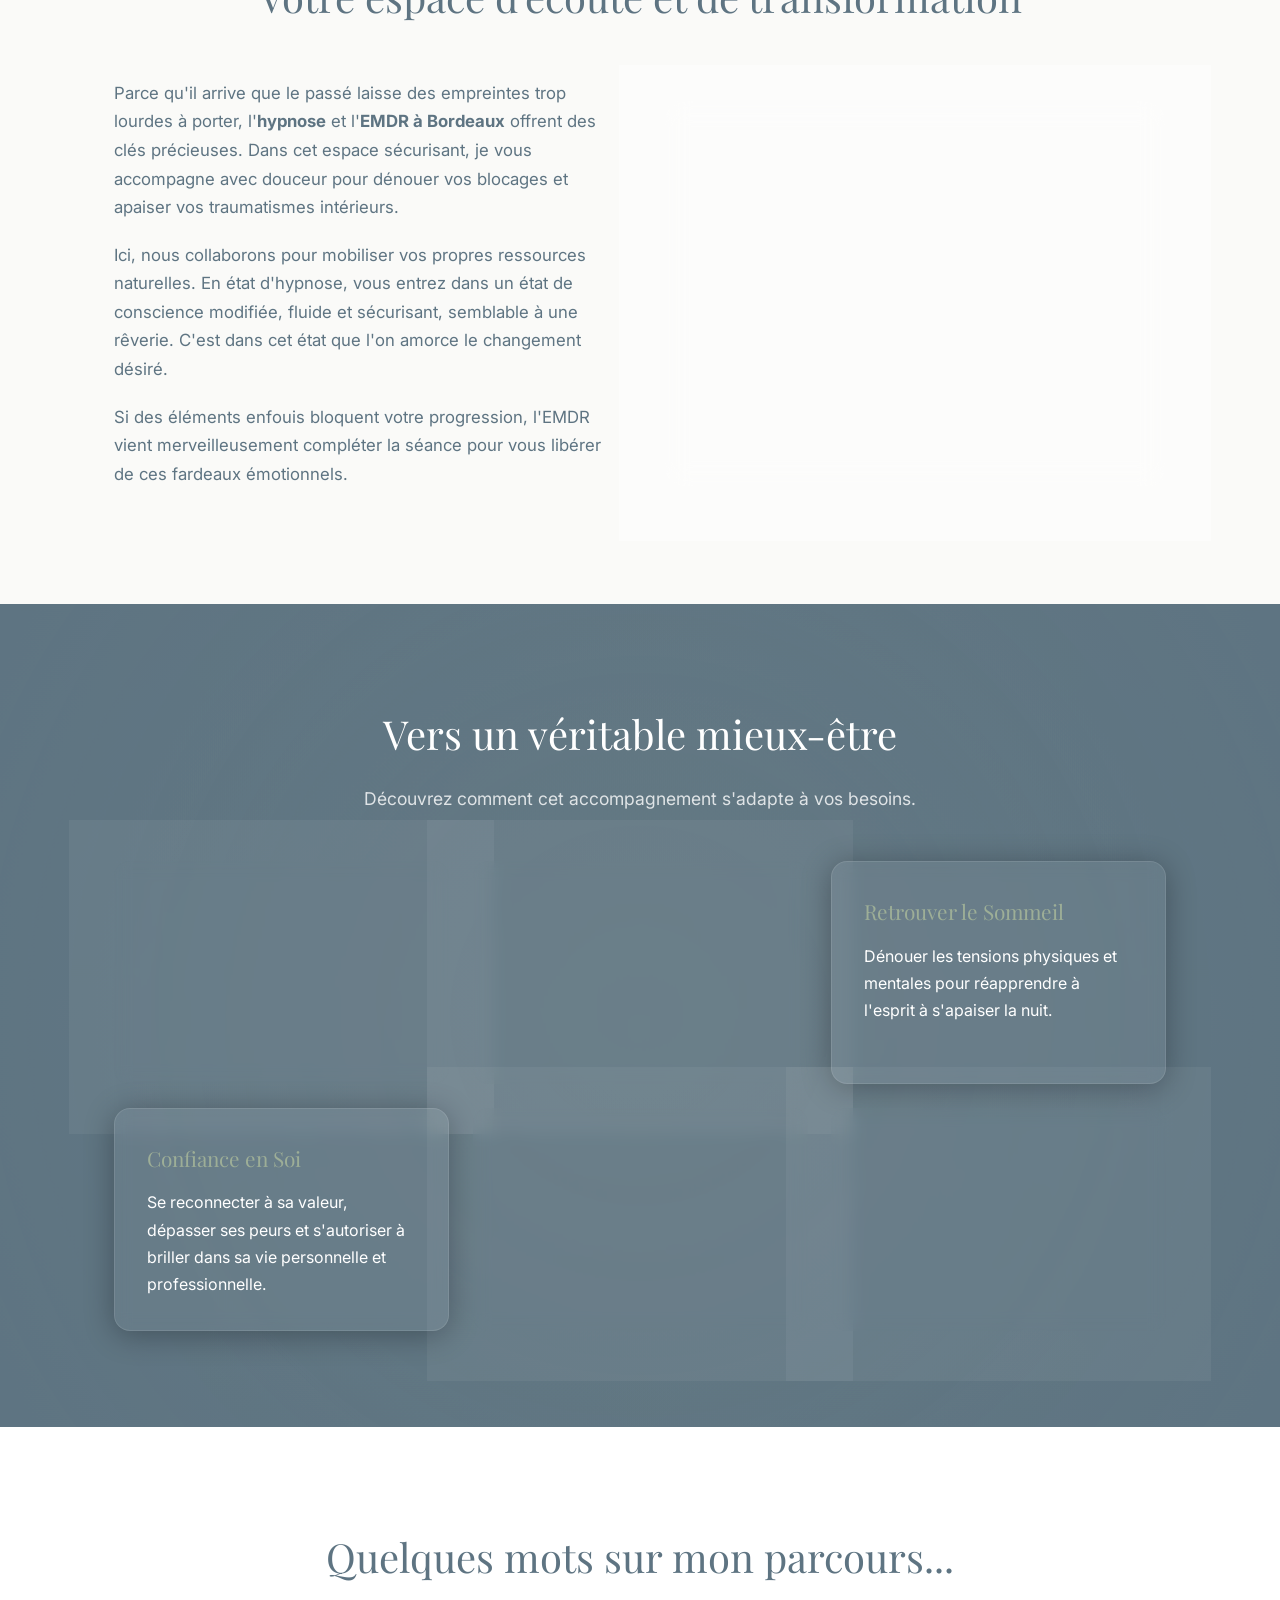
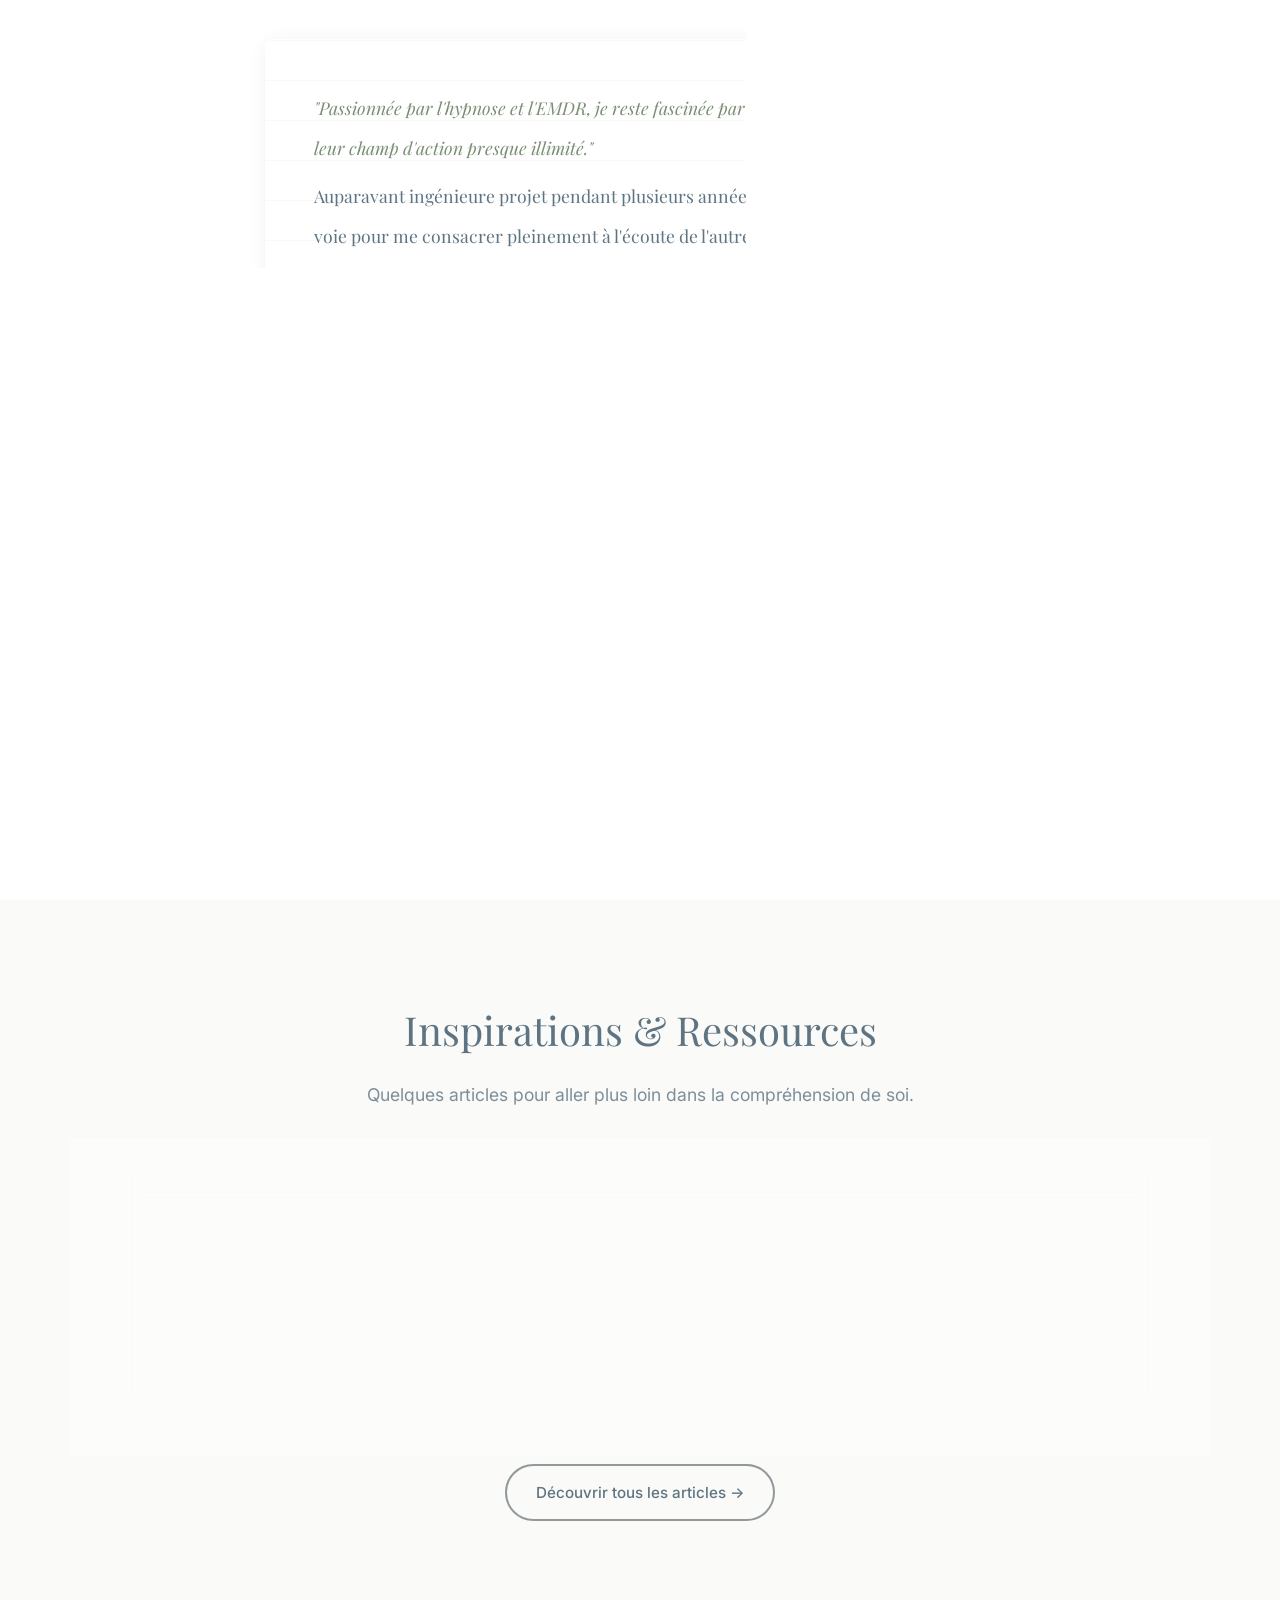
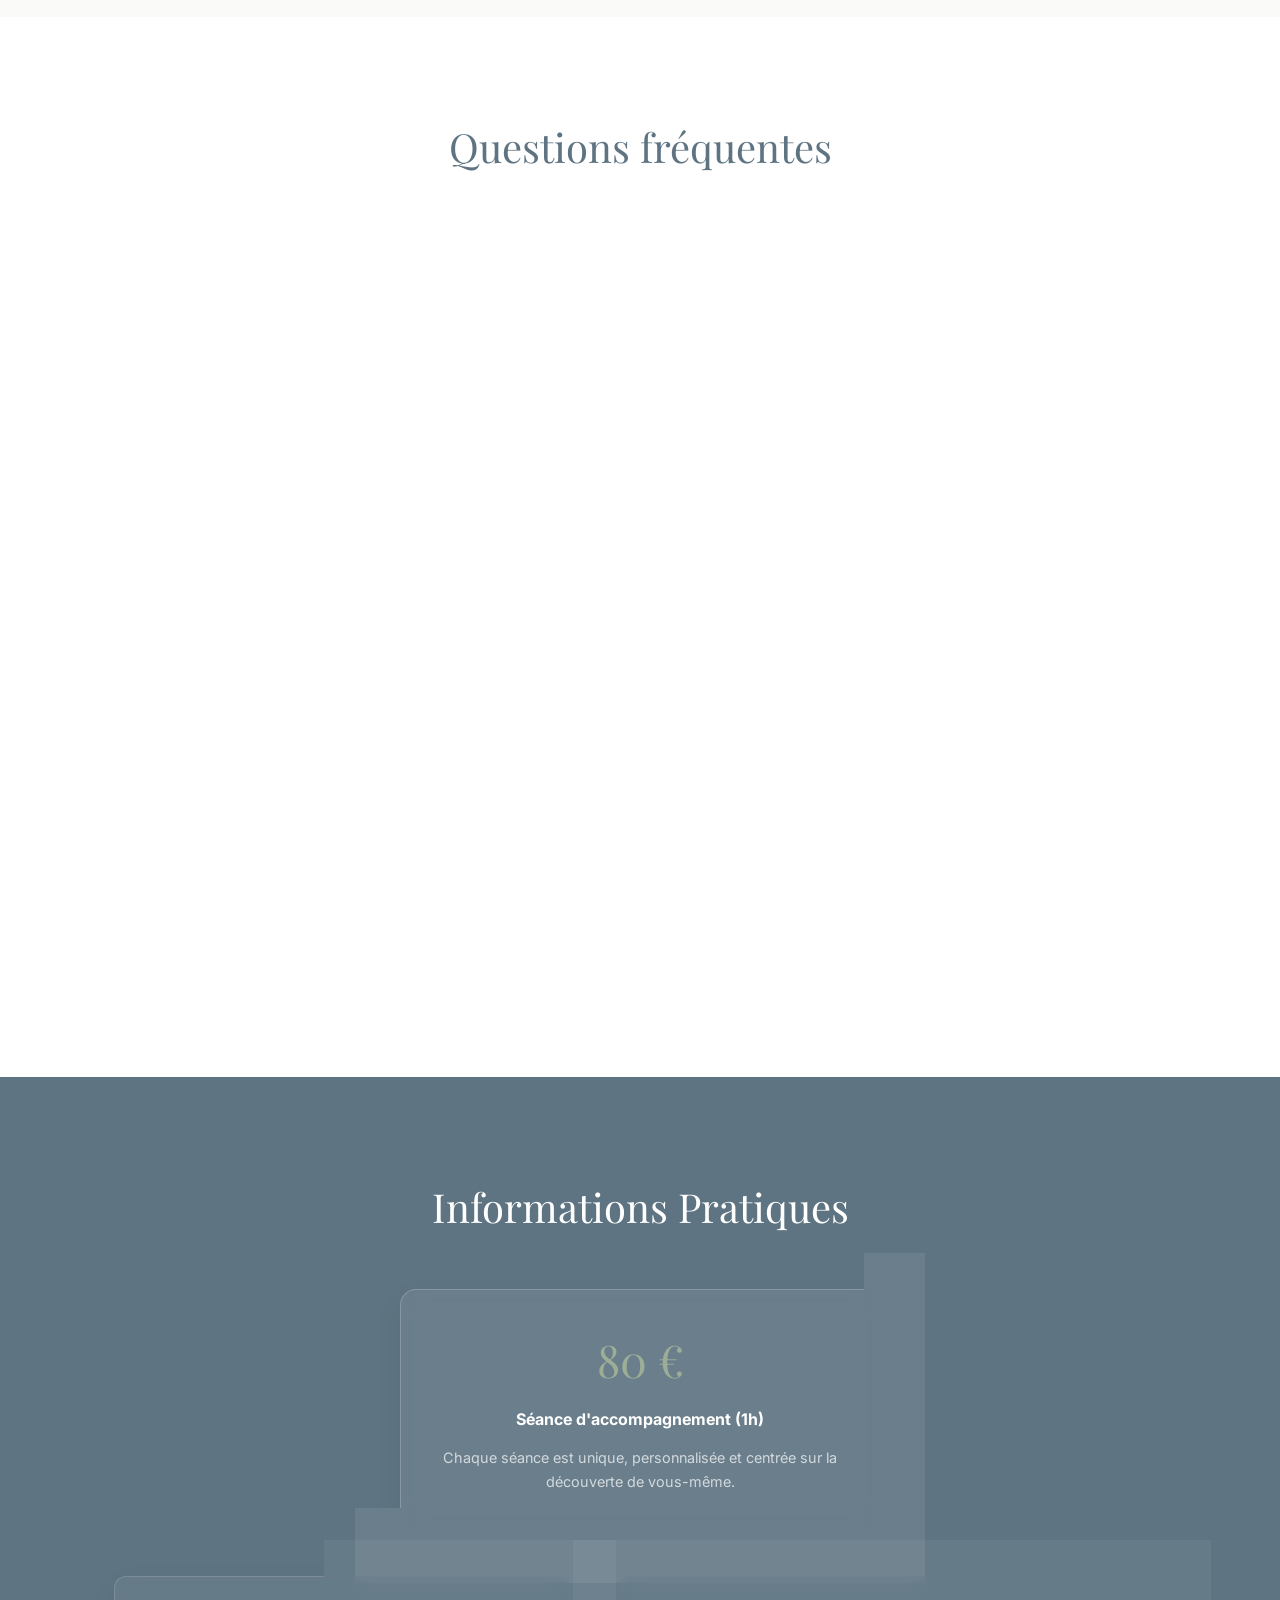
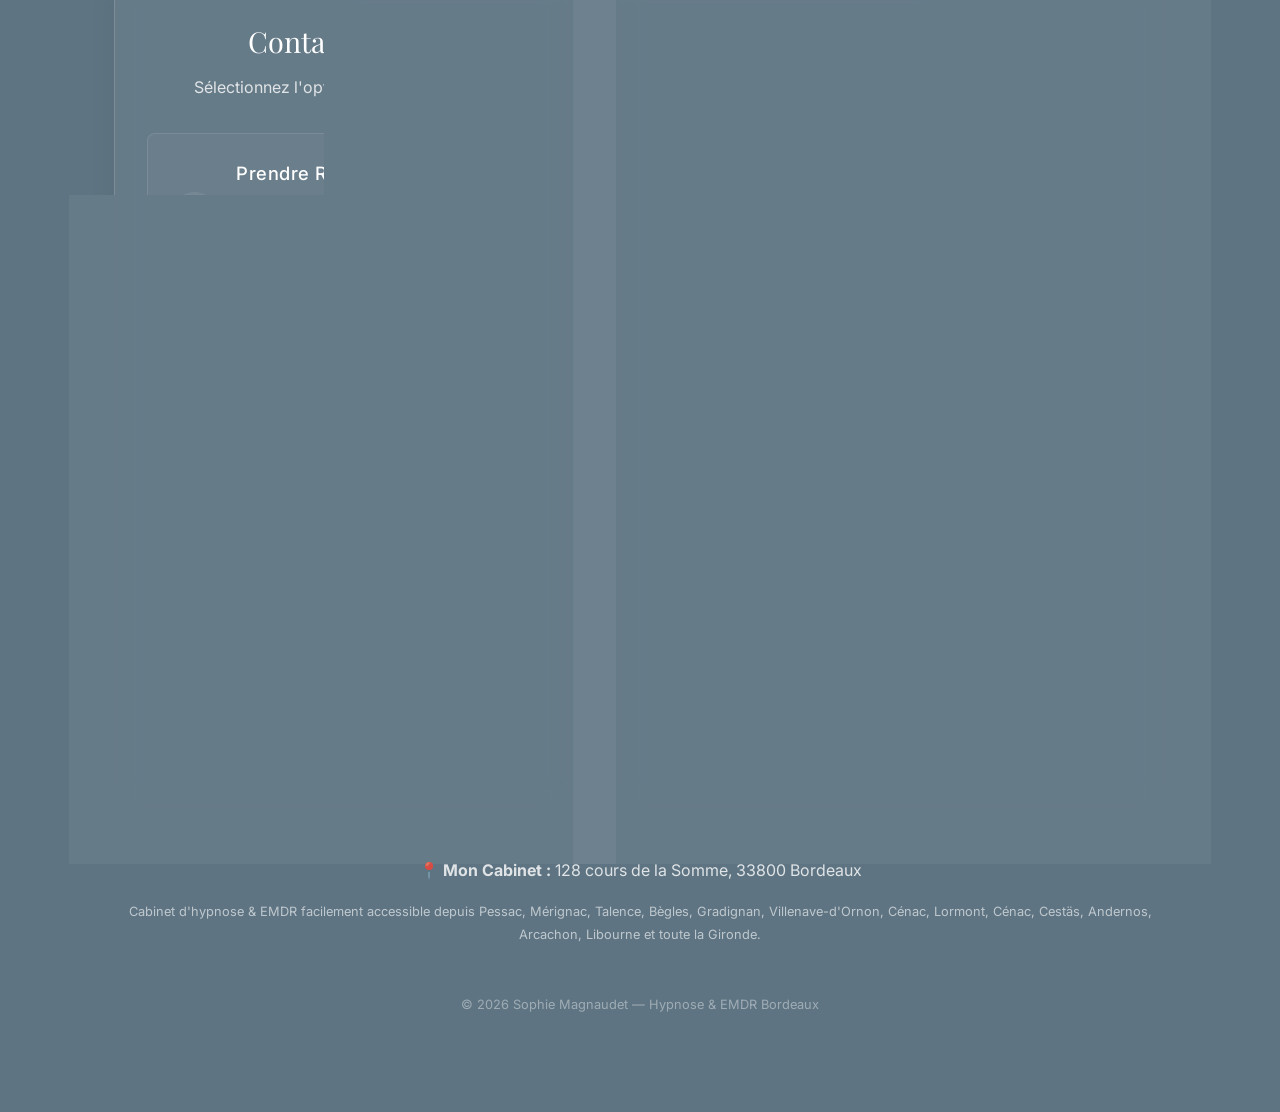
==== commit b37c2d4c: "Add files via upload" ====
--- a/index.html
+++ b/index.html
@@ -393,27 +393,26 @@
             <p class="section-subtitle">Quelques articles pour aller plus loin dans la compréhension de soi.</p>
 
             <div class="blog-grid" id="main-blog-container">
-
-                <!-- Article 6 (Nouveau: Phobies) -->
+                <!-- Cet article est synchronisé automatiquement depuis blog.html -->
                 <article class="blog-card glass-card is-new">
                     <div class="new-badge">Nouveau</div>
-                    <span class="blog-tag" style="background-color: var(--color-primary-dark);">Traumatismes</span>
-                    <h3>Phobies et Peurs Paniques : Et si vous repreniez le pouvoir ?</h3>
-                    <p>Peur de l'avion, des araignées, ou de parler en public ? Découvrez comment l'Hypnose et l'EMDR désactivent ces réactions automatiques.</p>
-                    <div class="inline-article" id="art-6" style="display:none">
+                    <span class="blog-tag" style="background-color: var(--color-primary-dark);">Confiance en soi</span>
+                    <h3>Retrouver Confiance en Soi avec l'Hypnose et l'EMDR</h3>
+                    <p>Le manque de confiance n'est pas une fatalité. Découvrez comment ces thérapies agissent à la racine pour vous libérer.</p>
+                    <div class="inline-article" id="art-7" style="display:none">
                         <div class="inline-article-body">
-                            <p>Une phobie, c'est comme une alarme incendie qui se déclenche alors qu'il n'y a pas de feu. Votre cerveau "beugue" et envoie un signal de survie face à une situation qui n'est pas réellement dangereuse.</p>
-                            <h4>Pourquoi ça ne part pas tout seul ?</h4>
-                            <p>Parce que la phobie est logée dans votre cerveau émotionnel (limbique). Vous avez beau vous dire rationnellement que "l'avion est le moyen de transport le plus sûr", votre corps, lui, hurle le contraire.</p>
-                            <h4>L'Hypnose et l'EMDR : Le duo gagnant</h4>
-                            <p><strong>1. L'EMDR pour désensibiliser le souvenir source</strong><br>Souvent, une phobie est liée à un évènement passé mal "digéré". L'EMDR permet de retraiter cette information pour que le cerveau comprenne que le danger est terminé.</p>
-                            <p><strong>2. L'Hypnose pour reprogrammer la réaction</strong><br>En état d'hypnose, nous apprenons à votre inconscient à rester calme et en sécurité dans les situations qui posaient problème.</p>
-                            <p>Changer est possible, et souvent bien plus rapide qu'on ne l'imagine.
+                            <p>Le manque de confiance en soi est souvent perçu comme un trait de caractère. Pourtant, il s'agit presque toujours d'une construction liée à des expériences passées : une remarque blessante à l'école, un échec professionnel mal digéré, ou un environnement peu sécurisant.</p>
+                            <h4>Pourquoi est-ce si difficile de changer seul ?</h4>
+                            <p>Parce que la logique pure ne suffit pas. Vous avez beau vous répéter chaque matin "je suis capable", si votre inconscient reste persuadé du contraire à cause d'une mémoire émotionnelle ancienne, le blocage persiste.</p>
+                            <h4>L'approche combinée : Hypnose & EMDR</h4>
+                            <p><strong>1. L'EMDR pour "nettoyer" le passé :</strong><br>Si votre manque d'assurance est lié à des événements précis (une humiliation, un abandon, un échec), l'EMDR va retraiter cette mémoire traumatique. L'objectif est que le souvenir perde sa charge négative et ne déclenche plus de sentiment d'infériorité.</p>
+                            <p><strong>2. L'Hypnose pour consolider le présent :</strong><br>Une fois le terrain apaisé, l'hypnose permet de dialoguer directement avec votre inconscient pour y réactiver vos propres ressources. Vous renouez naturellement avec vos capacités et renforcez votre estime personnelle de façon durable.</p>
+                            <p>Travailler la confiance en soi, c'est oser enfin prendre sa place. C'est un chemin profondément libérateur !
                             <br><a href="blog.html">Découvrir d'autres articles</a></p>
                         </div>
-                        <button class="read-more-btn" onclick="toggleInline('art-6', this)">Refermer ↑</button>
+                        <button class="read-more-btn" onclick="toggleInline('art-7', this)">Refermer ↑</button>
                     </div>
-                    <button onclick="toggleInline('art-6', this)" class="read-more-btn">Lire l'article →</button>
+                    <button onclick="toggleInline('art-7', this)" class="read-more-btn">Lire l'article →</button>
                 </article>
 
             </div>
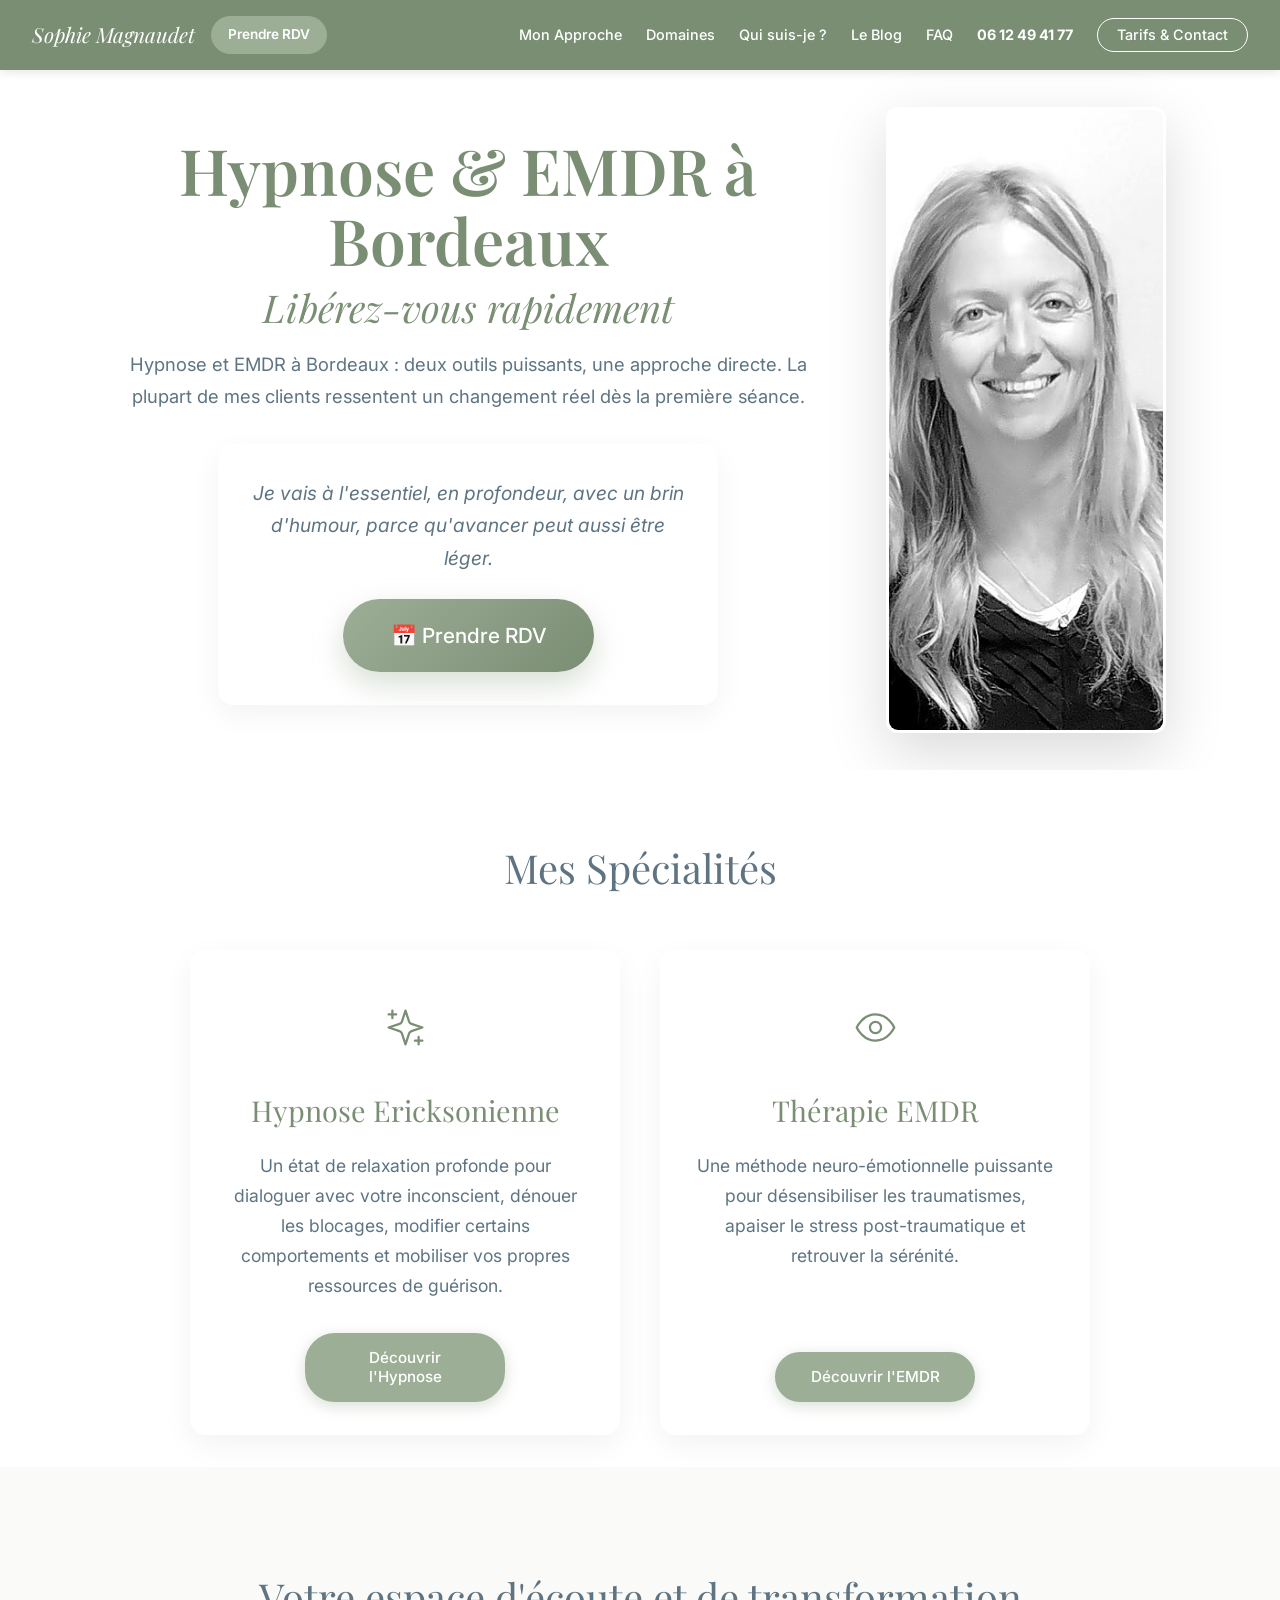
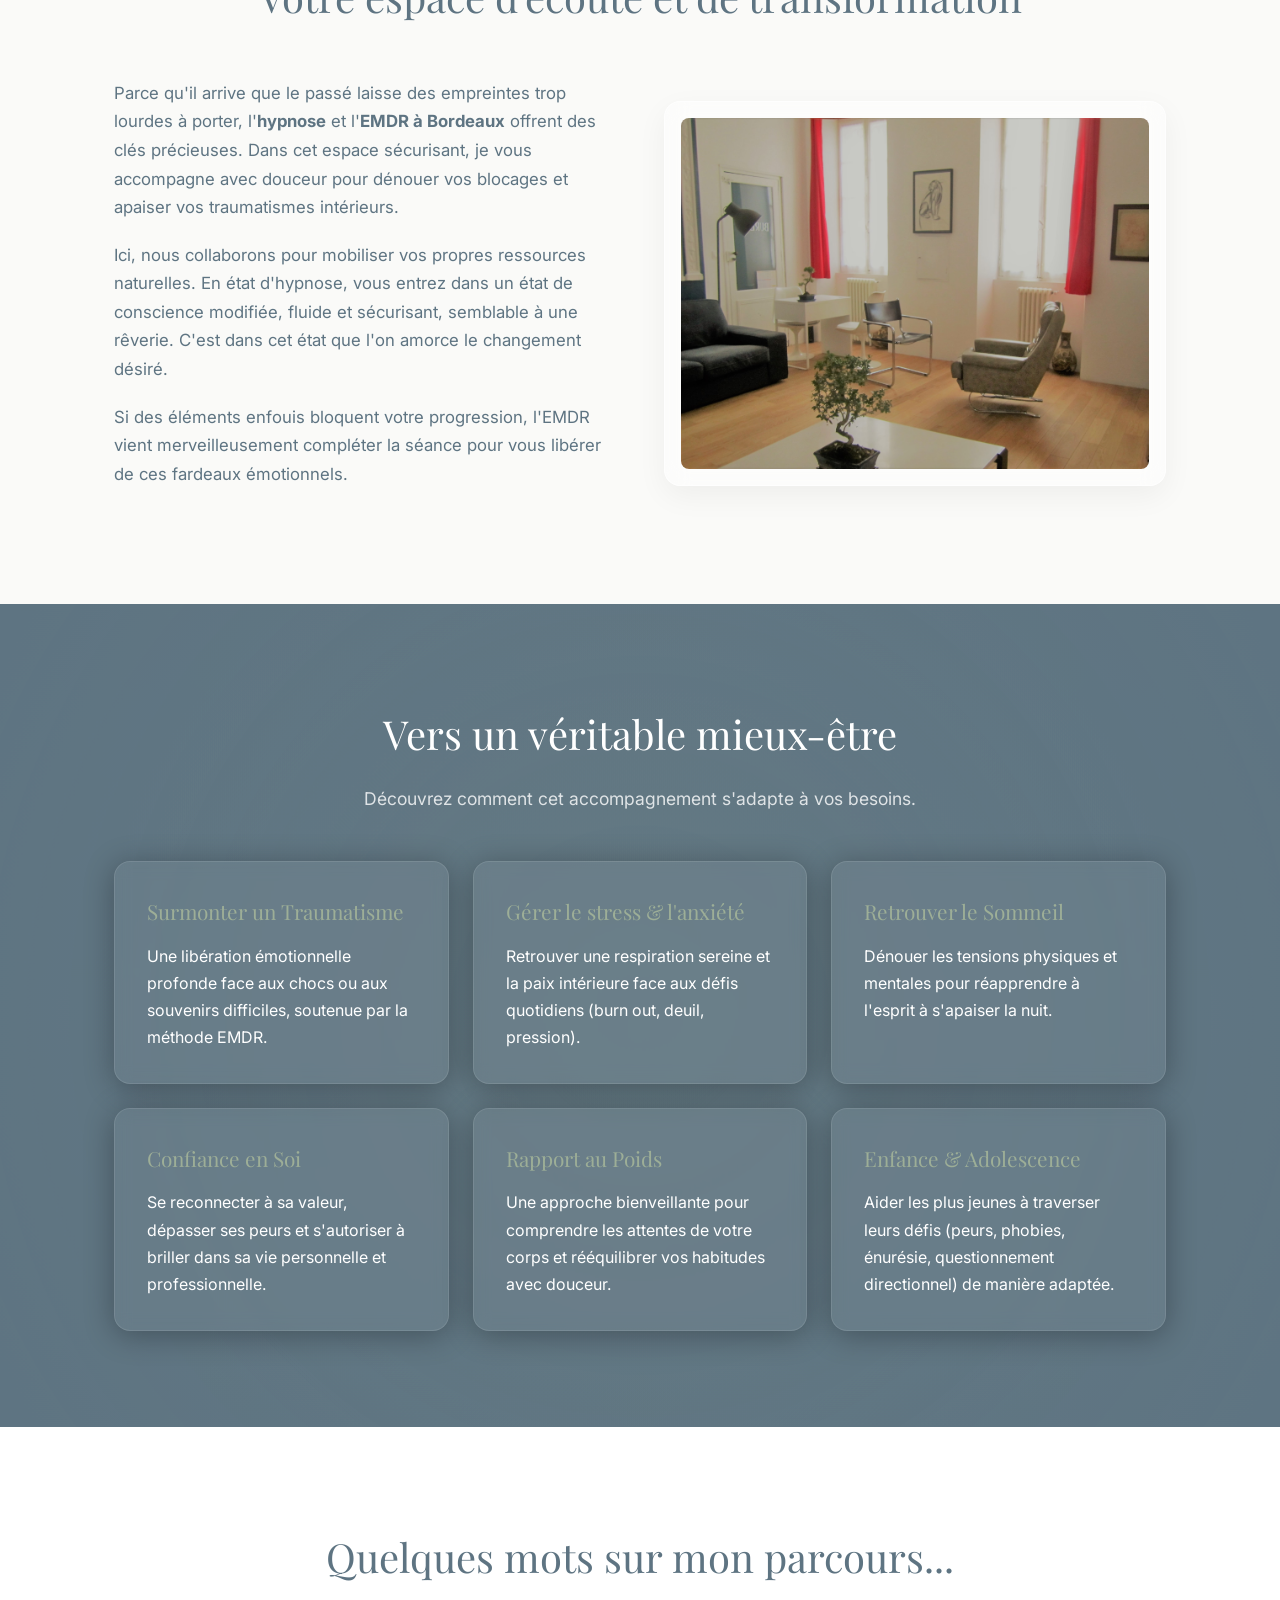
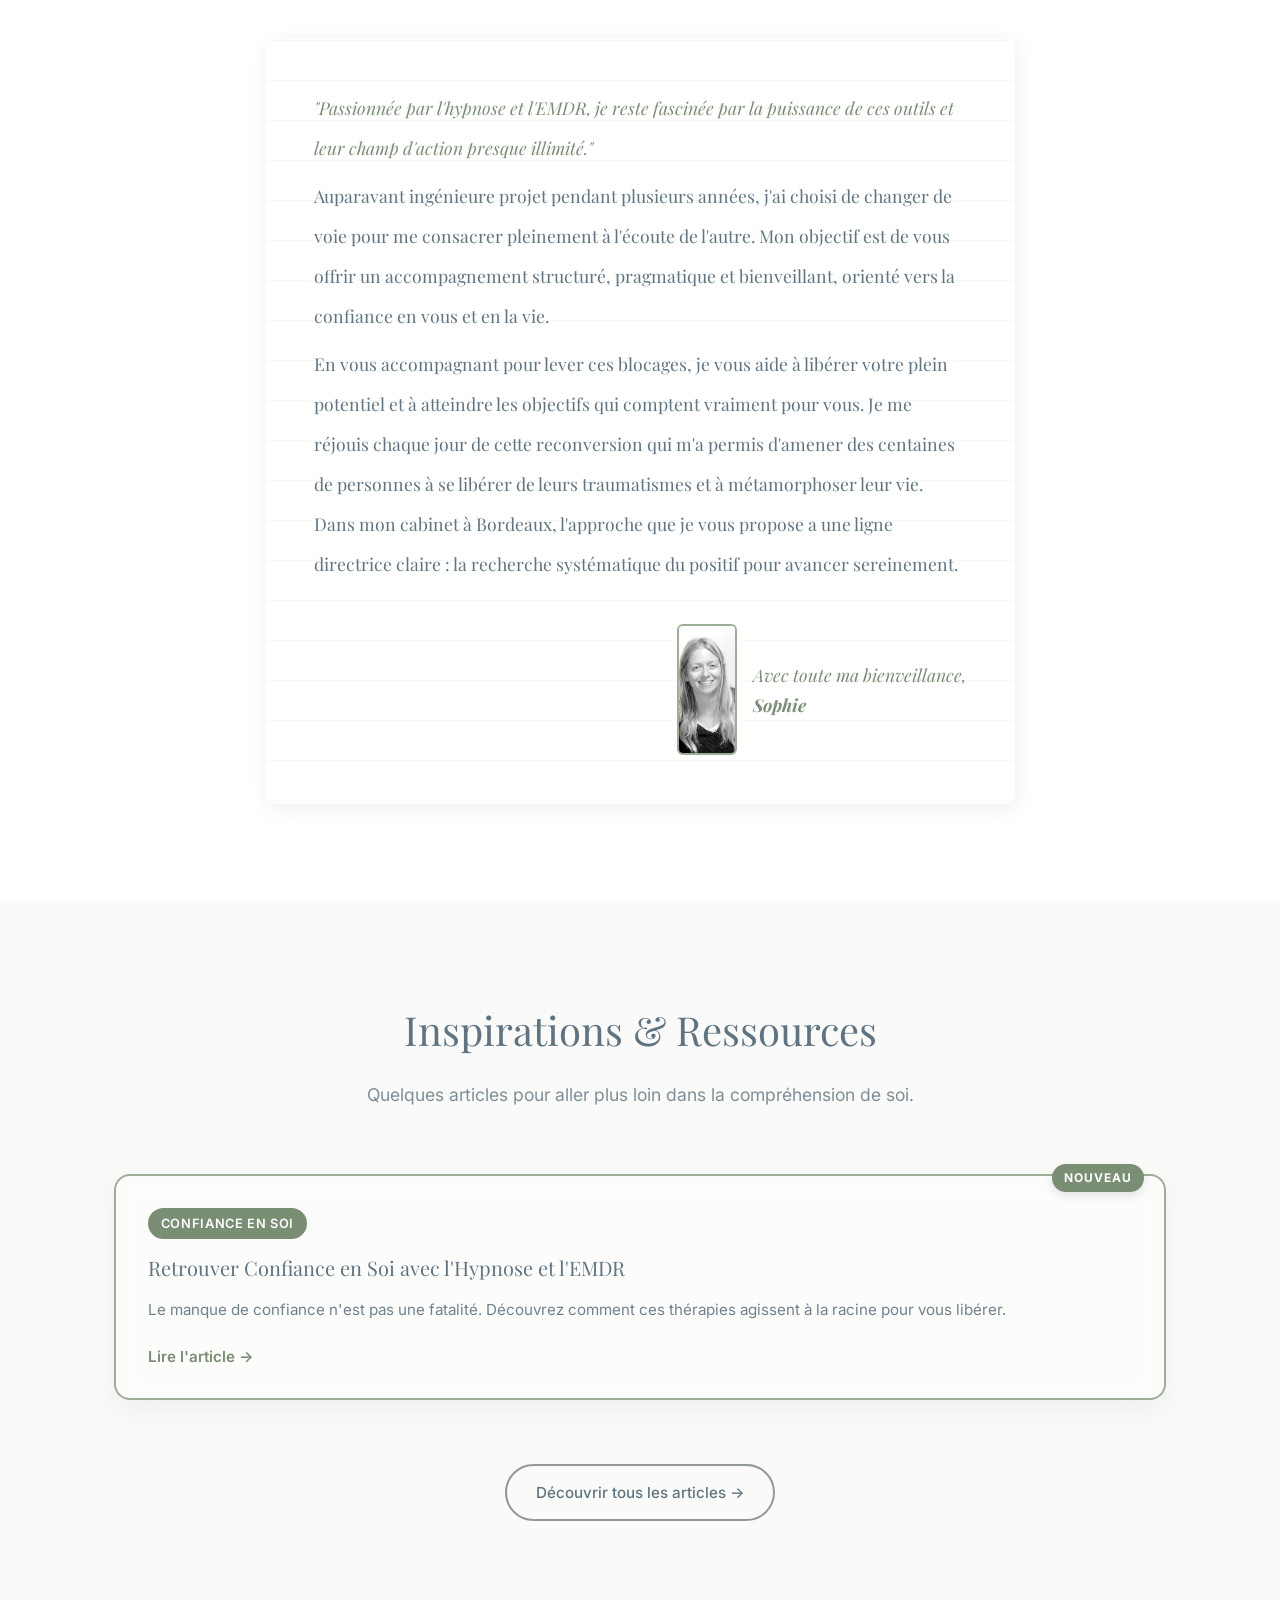
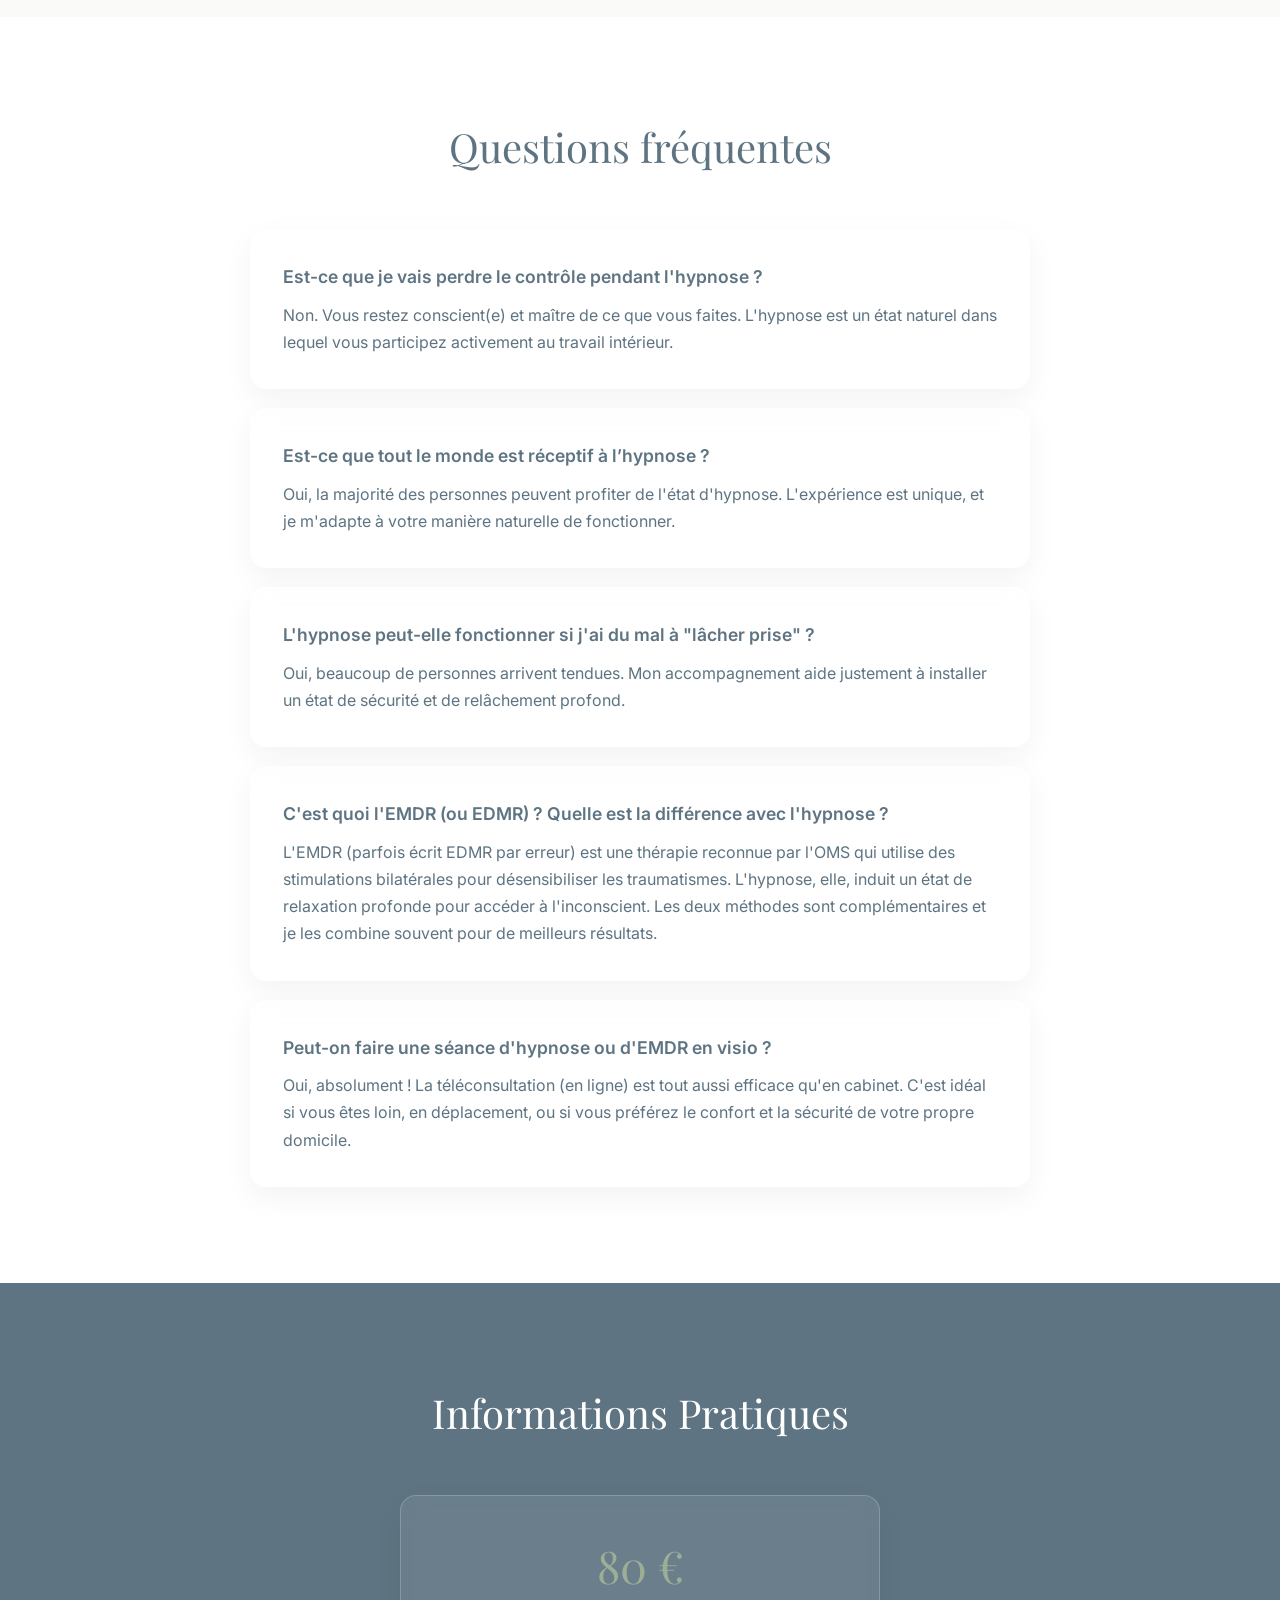
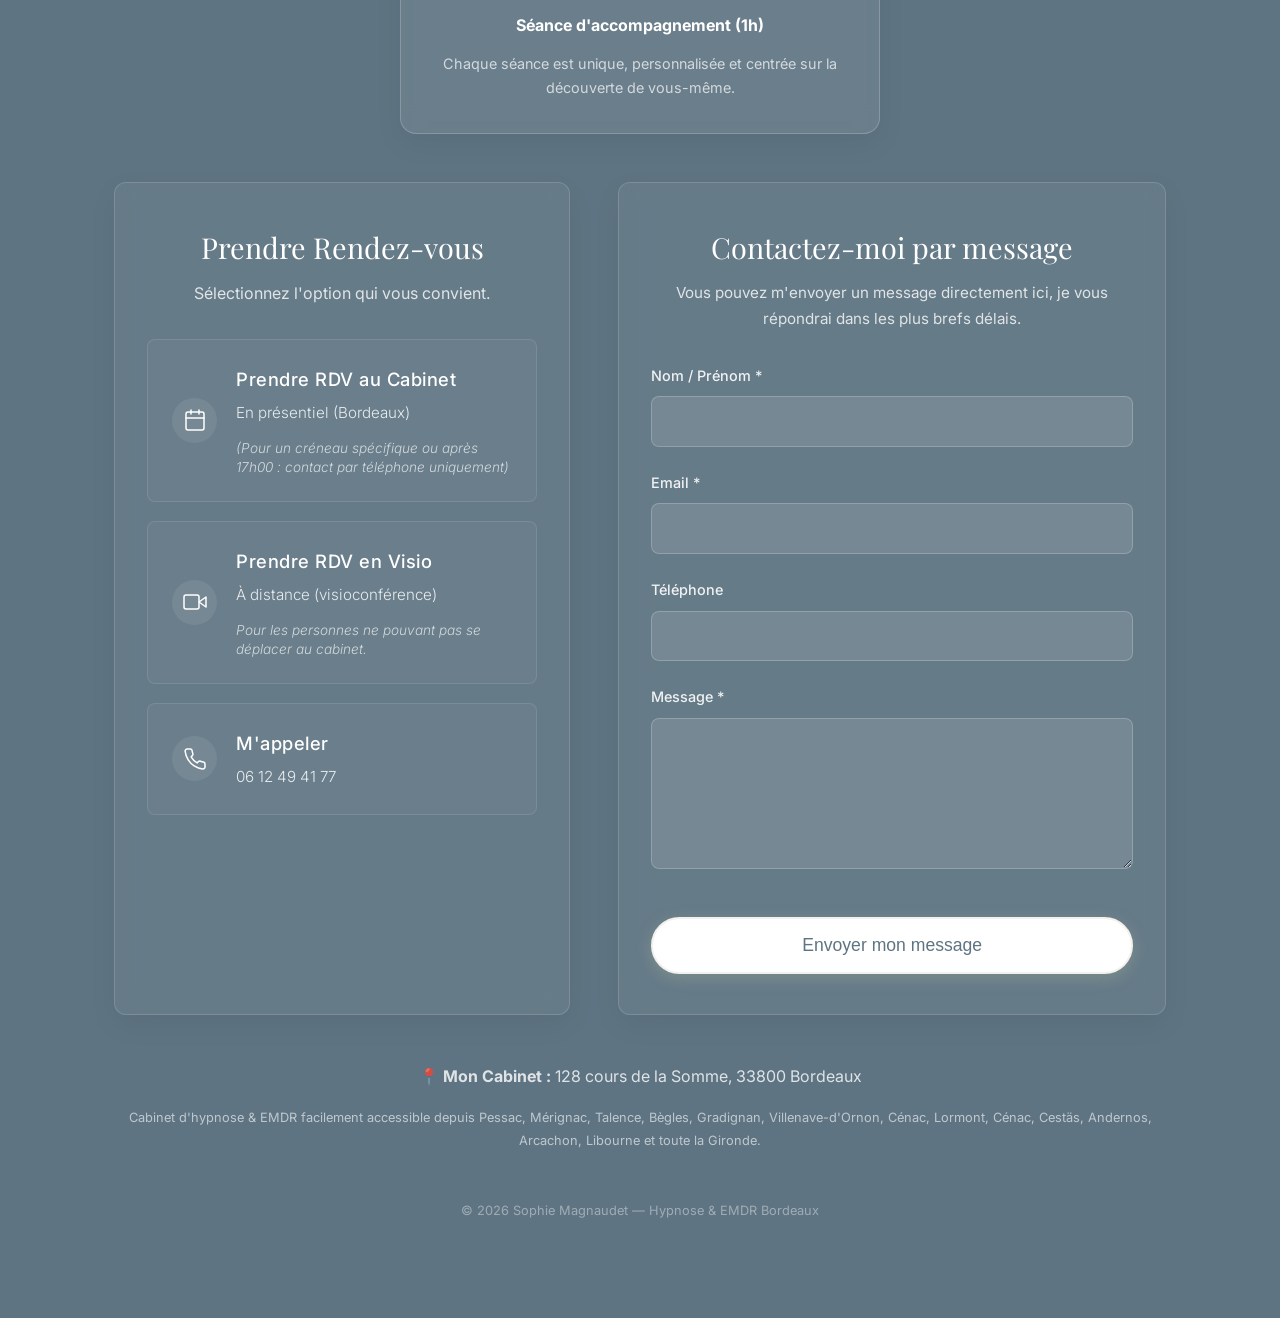
==== commit f257526d: "Add files via upload" ====
--- a/index.html
+++ b/index.html
@@ -9,8 +9,8 @@
 
     <!-- ✅ SEO : Title & Meta Description enrichis -->
     <title>Hypnose &amp; EMDR Bordeaux | Sophie Magnaudet — Hypnothérapeute Cours de la Somme</title>
-    <meta name="description" content="Libérez-vous rapidement de vos blocages avec Sophie Magnaudet, hypnothérapeute certifiée à Bordeaux. Spécialiste Hypnose & EMDR pour un changement réel dès la première séance. Cabinet 128 cours de la Somme. Réservez au 06 12 49 41 77.">
-    <meta name="keywords" content="hypnose bordeaux, EMDR bordeaux, EDMR bordeaux, hypnothérapeute bordeaux, thérapie EMDR bordeaux, hypnose ericksonienne bordeaux, traumatisme bordeaux, stress anxieté bordeaux, Sophie Magnaudet, hypnose cours de la somme, EMDR 33800">
+    <meta name="description" content="Libérez-vous rapidement de vos blocages avec Sophie Magnaudet, hypnothérapeute certifiée à Bordeaux. Séances au cabinet et en téléconsultation (visio). Spécialiste Hypnose & EMDR pour un changement réel. Réservez au 06 12 49 41 77.">
+    <meta name="keywords" content="hypnose bordeaux, EMDR bordeaux, hypnose en ligne, téléconsultation hypnose, hypnothérapeute bordeaux, hypnose visio, thérapie EMDR à distance, hypnose ericksonienne bordeaux, traumatisme bordeaux, stress anxieté, Sophie Magnaudet, EMDR 33800">
 
     <meta name="author" content="Sophie Magnaudet">
 
@@ -97,6 +97,16 @@
                                 "@type": "Service",
                                 "name": "Séance EMDR Bordeaux",
                                 "description": "Thérapie EMDR (Eye Movement Desensitization and Reprocessing) pour le traitement des traumatismes à Bordeaux. Reconnue par l'OMS."
+                            },
+                            "price": "80",
+                            "priceCurrency": "EUR"
+                        },
+                        {
+                            "@type": "Offer",
+                            "itemOffered": {
+                                "@type": "Service",
+                                "name": "Séance Hypnose & EMDR en Visio (Téléconsultation)",
+                                "description": "Séance d'hypnothérapie et EMDR en visioconférence. Idéal si vous ne pouvez pas vous déplacer au cabinet. Mêmes résultats qu'en présentiel."
                             },
                             "price": "80",
                             "priceCurrency": "EUR"
@@ -168,6 +178,14 @@
                             "@type": "Answer",
                             "text": "Le cabinet est situé au 128 cours de la Somme, 33800 Bordeaux. Facilement accessible en transport en commun et parking à proximité."
                         }
+                    },
+                    {
+                        "@type": "Question",
+                        "name": "Est-il possible de faire une séance d'hypnose ou d'EMDR en ligne (visio) ?",
+                        "acceptedAnswer": {
+                            "@type": "Answer",
+                            "text": "Oui, tout à fait. La téléconsultation (en visio) est une excellente alternative si vous ne pouvez pas vous déplacer au cabinet. L'efficacité de l'hypnose et de l'EMDR reste la même, avec l'avantage du confort de votre domicile."
+                        }
                     }
                 ]
             }
@@ -196,7 +214,7 @@
         <div class="nav-brand">
             Sophie Magnaudet
             <div class="nav-contact-group">
-                <a href="#tarifs" class="nav-rdv-btn">Prendre RDV</a>
+                <a href="#rdv" class="nav-rdv-btn">Prendre RDV</a>
             </div>
         </div>
 
@@ -236,7 +254,7 @@
                         Je vais à l'essentiel, en profondeur, avec un brin d'humour, parce qu'avancer peut aussi être léger.
                     </p>
                     <div class="cta-container hero-cta-group">
-                        <a href="#tarifs" class="btn btn-primary" id="cta-rdv">📅 Prendre RDV</a>
+                        <a href="#rdv" class="btn btn-primary" id="cta-rdv">📅 Prendre RDV</a>
                     </div>
                 </div>
             </div>
@@ -442,6 +460,10 @@
                     <h3 class="faq-q">C'est quoi l'EMDR (ou EDMR) ? Quelle est la différence avec l'hypnose ?</h3>
                     <p>L'EMDR (parfois écrit EDMR par erreur) est une thérapie reconnue par l'OMS qui utilise des stimulations bilatérales pour désensibiliser les traumatismes. L'hypnose, elle, induit un état de relaxation profonde pour accéder à l'inconscient. Les deux méthodes sont complémentaires et je les combine souvent pour de meilleurs résultats.</p>
                 </div>
+                <div class="faq-item glass-card">
+                    <h3 class="faq-q">Peut-on faire une séance d'hypnose ou d'EMDR en visio ?</h3>
+                    <p>Oui, absolument ! La téléconsultation (en ligne) est tout aussi efficace qu'en cabinet. C'est idéal si vous êtes loin, en déplacement, ou si vous préférez le confort et la sécurité de votre propre domicile.</p>
+                </div>
                 </div>
             </div>
         </div>
@@ -462,13 +484,13 @@
                 
                 <!-- Left panel: Contact Info -->
                 <div class="contact-info-panel glass-card">
-                    <h3 style="color: var(--color-white); font-size: 1.8rem; margin-bottom: 0.5rem; text-align: center;">Contact Direct</h3>
+                    <h3 style="color: var(--color-white); font-size: 1.8rem; margin-bottom: 0.5rem; text-align: center;">Prendre Rendez-vous</h3>
                     <p style="color: rgba(255, 255, 255, 0.8); text-align: center; margin-bottom: 2rem;">Sélectionnez l'option qui vous convient.</p>
 
                     <div class="contact-method-list">
                         
-                        <!-- Cal.com -->
-                        <a href="https://cal.com/hypnose-emdr-bordeaux" target="_blank" rel="noopener noreferrer" class="contact-method-item">
+                        <!-- Cal.com - Cabinet -->
+                        <a href="https://cal.com/hypnose-emdr-bordeaux/30min" target="_blank" rel="noopener noreferrer" class="contact-method-item">
                             <div class="contact-icon">
                                 <svg viewBox="0 0 24 24" width="24" height="24" fill="none" stroke="currentColor" stroke-width="1.5" stroke-linecap="round" stroke-linejoin="round">
                                     <rect x="3" y="4" width="18" height="18" rx="2" ry="2"></rect>
@@ -478,9 +500,24 @@
                                 </svg>
                             </div>
                             <div class="contact-details">
-                                <h4>Prendre RDV en ligne</h4>
-                                <span class="contact-hl">Accéder à l'agenda</span>
+                                <h4>Prendre RDV au Cabinet</h4>
+                                <span class="contact-hl">En présentiel (Bordeaux)</span>
                                 <p class="contact-note">(Pour un créneau spécifique ou après 17h00 : contact par téléphone uniquement)</p>
+                            </div>
+                        </a>
+
+                        <!-- Cal.com - Visio -->
+                        <a href="https://cal.com/hypnose-emdr-bordeaux/seance-en-visio-hypnose-emdr" target="_blank" rel="noopener noreferrer" class="contact-method-item">
+                            <div class="contact-icon">
+                                <svg viewBox="0 0 24 24" width="24" height="24" fill="none" stroke="currentColor" stroke-width="1.5" stroke-linecap="round" stroke-linejoin="round">
+                                    <polygon points="23 7 16 12 23 17 23 7"></polygon>
+                                    <rect x="1" y="5" width="15" height="14" rx="2" ry="2"></rect>
+                                </svg>
+                            </div>
+                            <div class="contact-details">
+                                <h4>Prendre RDV en Visio</h4>
+                                <span class="contact-hl">À distance (visioconférence)</span>
+                                <p class="contact-note">Pour les personnes ne pouvant pas se déplacer au cabinet.</p>
                             </div>
                         </a>
 
